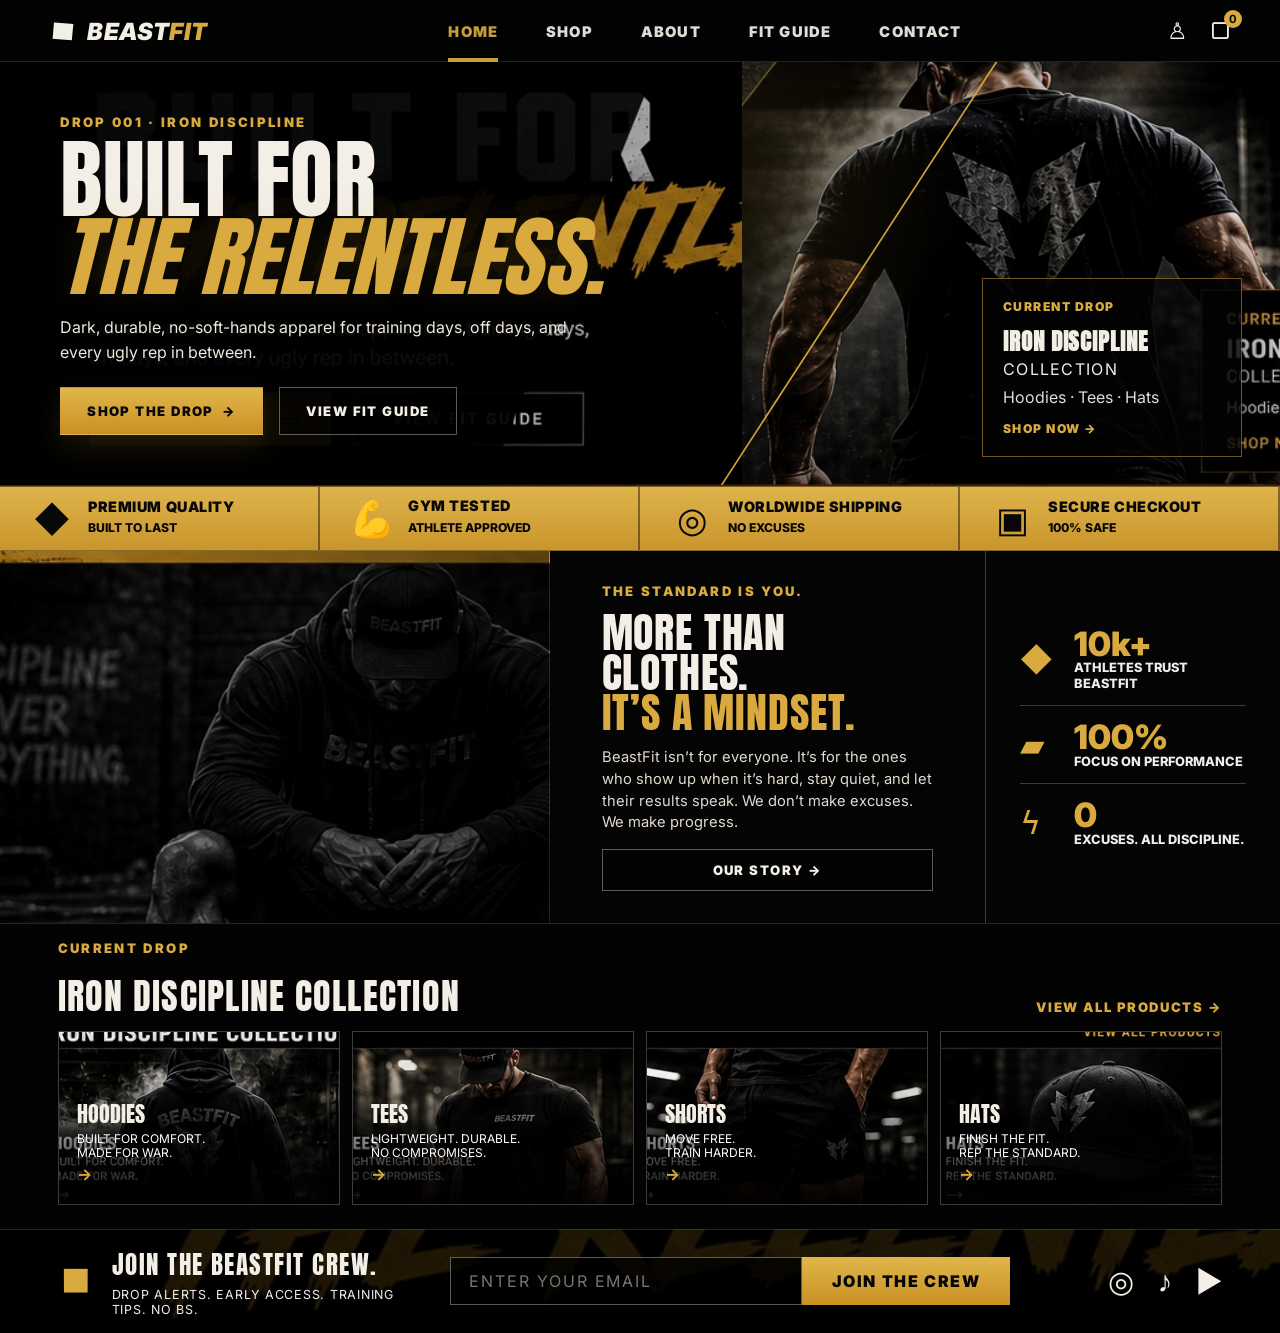
==== index.html @ 49a5becb "Polish BeastFit homepage layout" ====
<!DOCTYPE html>
<html lang="en">
<head>
  <meta charset="UTF-8" />
  <meta name="viewport" content="width=device-width, initial-scale=1.0" />
  <title>BeastFit | Built For The Relentless</title>
  <meta name="description" content="BeastFit gym streetwear built for the relentless. No excuses. No off switch." />
  <link rel="stylesheet" href="style.css" />
</head>
<body>
  <header class="topbar" id="topbar">
    <a class="brand" href="index.html">
      <span class="brand-mark">◆</span>
      <span>BEAST<span>FIT</span></span>
    </a>

    <button class="menu-toggle" id="menuToggle" type="button" aria-label="Open menu" aria-controls="navMenu" aria-expanded="false">☰</button>

    <nav class="nav" id="navMenu" aria-label="Primary navigation">
      <a class="active" href="index.html">Home</a>
      <a href="shop.html">Shop</a>
      <a href="about.html">About</a>
      <a href="#fit-guide">Fit Guide</a>
      <a href="#contact">Contact</a>
    </nav>

    <div class="nav-icons" aria-hidden="true">
      <span>♙</span>
      <span class="bag">▢<b>0</b></span>
    </div>
  </header>

  <main>
    <section class="hero-exact">
      <div class="hero-left">
        <div class="hero-copy">
          <p class="kicker">Drop 001 · Iron Discipline</p>
          <h1>Built for<br><em>the relentless.</em></h1>
          <p class="hero-sub">Dark, durable, no-soft-hands apparel for training days, off days, and every ugly rep in between.</p>
          <div class="actions">
            <a href="shop.html" class="btn gold">Shop The Drop <span>→</span></a>
            <a href="#fit-guide" class="btn outline">View Fit Guide</a>
          </div>
        </div>
      </div>

      <div class="hero-right">
        <aside class="drop-card">
          <small>Current Drop</small>
          <strong>Iron Discipline</strong>
          <span>Collection</span>
          <p>Hoodies · Tees · Hats</p>
          <a href="shop.html">Shop now →</a>
        </aside>
      </div>
    </section>

    <section class="trust-strip" aria-label="Benefits">
      <div><i>◆</i><strong>Premium Quality</strong><span>Built to last</span></div>
      <div><i>💪</i><strong>Gym Tested</strong><span>Athlete approved</span></div>
      <div><i>◎</i><strong>Worldwide Shipping</strong><span>No excuses</span></div>
      <div><i>▣</i><strong>Secure Checkout</strong><span>100% safe</span></div>
    </section>

    <section class="mindset">
      <div class="mindset-image" role="img" aria-label="Athlete in a dark gym"></div>

      <div class="mindset-copy">
        <p class="kicker">The standard is you.</p>
        <h2>More than clothes.<br><span>It’s a mindset.</span></h2>
        <p>BeastFit isn’t for everyone. It’s for the ones who show up when it’s hard, stay quiet, and let their results speak. We don’t make excuses. We make progress.</p>
        <a href="about.html" class="btn outline small">Our Story →</a>
      </div>

      <div class="stats">
        <div><i>◆</i><strong>10k+</strong><span>Athletes trust BeastFit</span></div>
        <div><i>▰</i><strong>100%</strong><span>Focus on performance</span></div>
        <div><i>ϟ</i><strong>0</strong><span>Excuses. All discipline.</span></div>
      </div>
    </section>

    <section class="drop-section" id="fit-guide">
      <div class="section-row">
        <div>
          <p class="kicker">Current Drop</p>
          <h2>Iron Discipline Collection</h2>
        </div>
        <a href="shop.html" class="view-all">View all products →</a>
      </div>

      <div class="category-grid">
        <a href="shop.html" class="cat-card hoodie">
          <span>Hoodies</span>
          <p>Built for comfort.<br>Made for war.</p>
          <b>→</b>
        </a>
        <a href="shop.html" class="cat-card tees">
          <span>Tees</span>
          <p>Lightweight. Durable.<br>No compromises.</p>
          <b>→</b>
        </a>
        <a href="shop.html" class="cat-card shorts">
          <span>Shorts</span>
          <p>Move free.<br>Train harder.</p>
          <b>→</b>
        </a>
        <a href="shop.html" class="cat-card hats">
          <span>Hats</span>
          <p>Finish the fit.<br>Rep the standard.</p>
          <b>→</b>
        </a>
      </div>
    </section>

    <section class="join-strip" id="contact">
      <div class="join-left">
        <span class="join-mark">◆</span>
        <div>
          <h2>Join the BeastFit crew.</h2>
          <p>Drop alerts. Early access. Training tips. No BS.</p>
        </div>
      </div>

      <form name="beastfit-crew" method="POST" data-netlify="true" class="join-form">
        <input type="hidden" name="form-name" value="beastfit-crew" />
        <input type="email" name="email" placeholder="Enter your email" autocomplete="email" required />
        <button type="submit">Join the Crew</button>
      </form>

      <div class="socials" aria-hidden="true">
        <span>◎</span>
        <span>♪</span>
        <span>▶</span>
      </div>
    </section>
  </main>

  <script src="script.js"></script>
</body>
</html>
---- style.css ----
@import url('https://fonts.googleapis.com/css2?family=Anton&family=Inter:wght@400;600;700;800;900&display=swap');

:root{
  --black:#020202;
  --panel:#090909;
  --panel2:#101010;
  --white:#f3eee6;
  --muted:#c9c0b2;
  --gold:#d8aa3f;
  --gold2:#a97614;
  --line:rgba(255,255,255,.13);
  --goldLine:rgba(216,170,63,.45);
}

*{box-sizing:border-box}
html{scroll-behavior:smooth}
body{
  margin:0;
  background:#020202;
  color:var(--white);
  font-family:Inter,Arial,sans-serif;
  overflow-x:hidden;
}
a{color:inherit;text-decoration:none}
button,input{font:inherit}

body:before{
  content:"";
  position:fixed;
  inset:0;
  pointer-events:none;
  opacity:.32;
  z-index:999;
  background:
    linear-gradient(rgba(255,255,255,.025) 1px,transparent 1px),
    linear-gradient(90deg,rgba(255,255,255,.018) 1px,transparent 1px);
  background-size:42px 42px;
  mask-image:linear-gradient(to bottom,rgba(0,0,0,.72),transparent 70%);
}

.topbar{
  height:62px;
  position:fixed;
  inset:0 0 auto 0;
  z-index:80;
  display:grid;
  grid-template-columns:260px 1fr 130px;
  align-items:center;
  padding:0 clamp(18px,3.8vw,64px);
  background:rgba(3,3,3,.86);
  border-bottom:1px solid rgba(255,255,255,.12);
  backdrop-filter:blur(10px);
}
.topbar.solid{background:#050505}
.brand{
  display:flex;
  align-items:center;
  gap:10px;
  font-family:Inter,Arial,sans-serif;
  font-weight:950;
  font-size:1.48rem;
  font-style:italic;
  letter-spacing:.02em;
}
.brand span span{color:var(--gold)}
.brand-mark{
  color:var(--white);
  font-size:1.65rem;
  line-height:1;
  transform:rotate(45deg);
  display:inline-block;
}
.nav{
  display:flex;
  justify-content:center;
  gap:48px;
  text-transform:uppercase;
  font-weight:900;
  font-size:.92rem;
  letter-spacing:.08em;
}
.nav a{
  opacity:.92;
  position:relative;
  padding:23px 0 21px;
}
.nav a.active,.nav a:hover{color:var(--gold)}
.nav a.active:after{
  content:"";
  position:absolute;
  height:4px;
  background:var(--gold);
  left:0;
  right:0;
  bottom:0;
}
.nav-icons{
  display:flex;
  justify-content:flex-end;
  gap:22px;
  font-size:1.45rem;
}
.bag{position:relative}
.bag b{
  position:absolute;
  right:-11px;
  top:-7px;
  width:18px;
  height:18px;
  border-radius:50%;
  display:grid;
  place-items:center;
  background:var(--gold);
  color:#060606;
  font-size:.7rem;
}
.menu-toggle{display:none}

/* HERO */
.hero-exact{
  min-height:424px;
  margin-top:62px;
  display:grid;
  grid-template-columns:58% 42%;
  position:relative;
  overflow:hidden;
  background:#050505;
  border-bottom:1px solid rgba(255,255,255,.14);
}
.hero-exact:before{
  content:"";
  position:absolute;
  inset:0;
  background:radial-gradient(circle at 58% 30%,rgba(216,170,63,.12),transparent 28%);
  pointer-events:none;
  z-index:3;
}
.hero-left{
  position:relative;
  z-index:5;
  padding:38px 20px 36px clamp(22px,4.7vw,72px);
  display:flex;
  flex-direction:column;
  justify-content:center;
  background:
    linear-gradient(112deg,rgba(0,0,0,.96) 0%,rgba(0,0,0,.91) 72%,transparent 72.2%),
    url('assets/texture.jpg') center/cover no-repeat;
}
.hero-left:after{
  content:"";
  position:absolute;
  right:-118px;
  top:-20px;
  bottom:-20px;
  width:2px;
  background:var(--gold);
  transform:skewX(-33deg);
  opacity:.95;
}
.hero-right{
  position:relative;
  background:
    linear-gradient(90deg,rgba(0,0,0,.35),rgba(0,0,0,.05)),
    url('assets/hero-athlete.jpg') center/cover no-repeat;
}
.kicker{
  margin:0 0 13px;
  text-transform:uppercase;
  color:var(--gold);
  font-weight:950;
  letter-spacing:.18em;
  font-size:.82rem;
}
.hero-left .kicker{
  margin-bottom:10px;
}
h1,h2,h3{
  font-family:Anton,Impact,'Arial Black',sans-serif;
  font-weight:400;
  text-transform:uppercase;
  margin:0;
}
.hero-left h1{
  font-size:clamp(4rem,6.9vw,6.6rem);
  line-height:.88;
  letter-spacing:.005em;
}
.hero-left h1 em{
  color:var(--gold);
  font-style:italic;
  text-shadow:0 0 34px rgba(216,170,63,.12);
}
.hero-sub{
  max-width:540px;
  color:#eee8dd;
  line-height:1.55;
  font-size:1rem;
  margin:20px 0 22px;
}
.actions{
  display:flex;
  gap:16px;
  flex-wrap:wrap;
}
.btn{
  min-height:48px;
  display:inline-flex;
  align-items:center;
  justify-content:center;
  padding:0 26px;
  border:1px solid transparent;
  text-transform:uppercase;
  font-weight:950;
  letter-spacing:.11em;
  font-size:.82rem;
}
.btn.gold{
  color:#080808;
  background:linear-gradient(180deg,#e1b64b,#c99024);
  box-shadow:0 12px 30px rgba(216,170,63,.13);
}
.btn.gold span{margin-left:8px}
.btn.outline{
  background:rgba(0,0,0,.35);
  border-color:rgba(255,255,255,.35);
}
.btn.outline:hover{border-color:var(--gold);color:var(--gold)}
.btn.small{min-height:42px;padding:0 22px}
.drop-card{
  position:absolute;
  right:38px;
  bottom:28px;
  width:260px;
  padding:20px;
  z-index:6;
  background:rgba(3,3,3,.82);
  border:1px solid rgba(216,170,63,.5);
  box-shadow:0 20px 60px rgba(0,0,0,.55);
}
.drop-card small,
.drop-card a{
  display:block;
  color:var(--gold);
  text-transform:uppercase;
  font-weight:950;
  letter-spacing:.12em;
  font-size:.76rem;
}
.drop-card strong{
  display:block;
  margin-top:10px;
  font-family:Anton,Impact,sans-serif;
  font-size:1.45rem;
  letter-spacing:.04em;
  text-transform:uppercase;
}
.drop-card span{
  display:block;
  text-transform:uppercase;
  letter-spacing:.08em;
  color:#eee;
}
.drop-card p{margin:8px 0 14px;color:#ddd}

/* TRUST */
.trust-strip{
  min-height:60px;
  display:grid;
  grid-template-columns:repeat(4,1fr);
  background:
    linear-gradient(180deg,#deb44c,#c9952c);
  color:#080808;
  border-block:1px solid rgba(0,0,0,.4);
  box-shadow:0 16px 50px rgba(0,0,0,.55);
}
.trust-strip div{
  display:grid;
  grid-template-columns:48px auto;
  grid-template-rows:auto auto;
  align-content:center;
  column-gap:12px;
  padding:10px 28px;
  border-right:2px solid rgba(0,0,0,.42);
}
.trust-strip i{
  grid-row:1/3;
  font-style:normal;
  font-size:2.2rem;
  align-self:center;
  justify-self:center;
}
.trust-strip strong{
  text-transform:uppercase;
  font-weight:950;
  font-size:.9rem;
  letter-spacing:.04em;
}
.trust-strip span{
  text-transform:uppercase;
  font-size:.76rem;
  font-weight:800;
}

/* MINDSET */
.mindset{
  min-height:265px;
  display:grid;
  grid-template-columns:43% 34% 23%;
  border-bottom:1px solid var(--line);
  background:#040404;
}
.mindset-image{
  background:
    linear-gradient(90deg,rgba(0,0,0,.15),rgba(0,0,0,.55)),
    url('assets/story-lifter.jpg') center/cover no-repeat;
  border-right:1px solid rgba(255,255,255,.12);
}
.mindset-copy{
  display:flex;
  flex-direction:column;
  justify-content:center;
  padding:32px clamp(22px,4vw,66px);
  border-right:1px solid rgba(216,170,63,.35);
}
.mindset-copy h2{
  font-size:clamp(2rem,3.3vw,3.2rem);
  line-height:.95;
  letter-spacing:.02em;
}
.mindset-copy h2 span{color:var(--gold)}
.mindset-copy p:not(.kicker){
  color:#e3dace;
  line-height:1.48;
  font-size:.92rem;
  max-width:460px;
}
.stats{
  display:flex;
  flex-direction:column;
  justify-content:center;
  padding:20px 34px;
}
.stats div{
  display:grid;
  grid-template-columns:54px 1fr;
  grid-template-rows:auto auto;
  border-bottom:1px solid rgba(255,255,255,.22);
  padding:14px 0;
}
.stats div:last-child{border-bottom:0}
.stats i{
  grid-row:1/3;
  color:var(--gold);
  font-size:2rem;
  font-style:normal;
  align-self:center;
}
.stats strong{
  color:var(--gold);
  font-size:2.1rem;
  line-height:1;
  font-weight:950;
}
.stats span{
  text-transform:uppercase;
  color:#eee;
  font-size:.8rem;
  font-weight:800;
  line-height:1.2;
}

/* DROP */
.drop-section{
  padding:16px clamp(20px,4.5vw,70px) 24px;
  background:#030303;
}
.section-row{
  display:flex;
  justify-content:space-between;
  align-items:end;
  gap:22px;
  margin-bottom:8px;
}
.section-row h2{
  font-size:clamp(1.7rem,2.8vw,2.8rem);
  letter-spacing:.035em;
}
.view-all{
  color:var(--gold);
  text-transform:uppercase;
  font-weight:950;
  letter-spacing:.12em;
  font-size:.82rem;
  padding-bottom:8px;
  white-space:nowrap;
}
.category-grid{
  display:grid;
  grid-template-columns:repeat(4,1fr);
  gap:12px;
}
.cat-card{
  height:174px;
  position:relative;
  padding:20px 18px;
  display:flex;
  flex-direction:column;
  justify-content:end;
  overflow:hidden;
  border:1px solid rgba(255,255,255,.18);
  background:#111;
  isolation:isolate;
}
.cat-card:before{
  content:"";
  position:absolute;
  inset:0;
  background:center/cover no-repeat;
  z-index:-2;
  transition:.25s;
}
.cat-card:after{
  content:"";
  position:absolute;
  inset:0;
  background:linear-gradient(180deg,transparent 22%,rgba(0,0,0,.88));
  z-index:-1;
}
.cat-card:hover:before{transform:scale(1.05)}
.cat-card span{
  font-family:Anton,Impact,sans-serif;
  text-transform:uppercase;
  font-size:1.35rem;
  line-height:1;
}
.cat-card p{
  margin:6px 0 0;
  color:#fff;
  font-size:.75rem;
  line-height:1.18;
  text-transform:uppercase;
}
.cat-card b{
  color:var(--gold);
  margin-top:4px;
  font-size:1rem;
}
.hoodie:before{background-image:url('assets/hoodies.jpg')}
.tees:before{background-image:url('assets/tees.jpg')}
.shorts:before{background-image:url('assets/shorts.jpg')}
.hats:before{background-image:url('assets/hats.jpg')}

/* JOIN */
.join-strip{
  min-height:74px;
  display:grid;
  grid-template-columns:1fr minmax(380px,560px) 190px;
  gap:22px;
  align-items:center;
  padding:16px clamp(20px,4.5vw,70px);
  background:
    linear-gradient(90deg,rgba(0,0,0,.78),rgba(0,0,0,.78)),
    url('assets/texture.jpg') center/cover no-repeat;
  border-top:1px solid var(--line);
}
.join-left{
  display:flex;
  align-items:center;
  gap:18px;
}
.join-mark{
  color:var(--gold);
  font-size:2.2rem;
  transform:rotate(45deg);
}
.join-left h2{
  font-family:Anton,Impact,sans-serif;
  font-size:1.55rem;
  letter-spacing:.06em;
}
.join-left p{
  margin:4px 0 0;
  color:#eee;
  text-transform:uppercase;
  font-size:.78rem;
  letter-spacing:.06em;
}
.join-form{
  display:flex;
  height:48px;
}
.join-form input{
  flex:1;
  min-width:0;
  background:rgba(0,0,0,.75);
  border:1px solid rgba(255,255,255,.35);
  color:#fff;
  padding:0 18px;
  text-transform:uppercase;
  letter-spacing:.12em;
}
.join-form button{
  border:0;
  background:linear-gradient(180deg,#e0b64a,#c99024);
  color:#050505;
  font-weight:950;
  text-transform:uppercase;
  letter-spacing:.1em;
  padding:0 30px;
  cursor:pointer;
}
.socials{
  display:flex;
  justify-content:flex-end;
  gap:24px;
  font-size:1.85rem;
}

/* INNER PAGES */
.page-main{padding-top:62px;background:#030303;min-height:100vh}
.shop-head,.about-head{
  padding:92px clamp(20px,4.5vw,72px) 52px;
  background:
    linear-gradient(90deg,rgba(0,0,0,.92),rgba(0,0,0,.5)),
    url('assets/texture.jpg') center/cover no-repeat;
  border-bottom:1px solid var(--goldLine);
}
.shop-head h1,.about-head h1{
  font-size:clamp(3rem,7vw,6rem);
  line-height:.92;
}
.shop-head p:not(.kicker),.about-head p:not(.kicker){
  color:#e7dfd1;
  max-width:690px;
  line-height:1.55;
  font-size:1.08rem;
}
.shop-filters{
  position:sticky;
  top:62px;
  z-index:20;
  display:flex;
  gap:10px;
  padding:14px clamp(20px,4.5vw,72px);
  background:rgba(3,3,3,.92);
  border-bottom:1px solid var(--line);
}
.filter-btn{
  border:1px solid rgba(255,255,255,.18);
  color:#fff;
  background:#111;
  padding:10px 15px;
  text-transform:uppercase;
  font-weight:950;
  letter-spacing:.08em;
  cursor:pointer;
}
.filter-btn.active,.filter-btn:hover{background:var(--gold);color:#050505}
.shop-grid{
  display:grid;
  grid-template-columns:repeat(4,1fr);
  gap:16px;
  padding:40px clamp(20px,4.5vw,72px);
}
.product-card{
  background:#0e0e0e;
  border:1px solid rgba(255,255,255,.15);
  padding:14px;
}
.prod-img{
  height:230px;
  background:center/cover no-repeat;
  border:1px solid rgba(255,255,255,.12);
}
.hoodie-prod{background-image:url('assets/hoodies.jpg')}
.tee-prod{background-image:url('assets/tees.jpg')}
.shorts-prod{background-image:url('assets/shorts.jpg')}
.hat-prod{background-image:url('assets/hats.jpg')}
.product-card h3{
  font-size:1.45rem;
  margin-top:14px;
}
.product-card p{color:var(--muted)}
.product-card div:last-child{
  display:flex;
  justify-content:space-between;
  align-items:center;
  gap:10px;
}
.product-card a{
  background:var(--gold);
  color:#050505;
  padding:10px;
  text-transform:uppercase;
  font-size:.72rem;
  font-weight:950;
}
.shopify-note{
  margin:0 clamp(20px,4.5vw,72px) 60px;
  padding:34px;
  border:1px solid var(--goldLine);
  background:#080808;
}
.shopify-note h2,.about-blocks h2{
  font-size:2.8rem;
}
.shopify-note p{color:var(--muted)}
.shopify-note code{
  display:block;
  background:#000;
  color:var(--gold);
  border:1px solid var(--line);
  padding:16px;
  overflow:auto;
}
.about-blocks{
  display:grid;
  grid-template-columns:1fr 1fr;
  gap:20px;
  padding:48px clamp(20px,4.5vw,72px);
}
.about-blocks div{
  background:#0b0b0b;
  border:1px solid var(--line);
  padding:34px;
}
.about-blocks p:not(.kicker){color:var(--muted);line-height:1.65}
.hidden{display:none!important}

/* RESPONSIVE */
@media(max-width:1100px){
  .topbar{grid-template-columns:210px 1fr 90px}
  .nav{gap:24px}
  .hero-exact{grid-template-columns:1fr}
  .hero-left{min-height:430px}
  .hero-left:after{display:none}
  .hero-right{min-height:360px}
  .mindset{grid-template-columns:1fr}
  .mindset-image{min-height:310px}
  .stats{display:grid;grid-template-columns:repeat(3,1fr);gap:0}
  .stats div{border-bottom:0;border-right:1px solid rgba(255,255,255,.15)}
  .category-grid,.shop-grid{grid-template-columns:repeat(2,1fr)}
  .join-strip{grid-template-columns:1fr}
  .socials{justify-content:flex-start}
}
@media(max-width:760px){
  .topbar{
    height:58px;
    grid-template-columns:1fr auto;
    padding:0 16px;
  }
  .menu-toggle{
    display:block;
    border:1px solid var(--line);
    background:#080808;
    color:#fff;
    padding:7px 10px;
  }
  .nav{
    display:none;
    position:absolute;
    top:58px;
    left:16px;
    right:16px;
    flex-direction:column;
    gap:0;
    background:#050505;
    border:1px solid var(--goldLine);
  }
  .nav.open{display:flex}
  .nav a{padding:16px}
  .nav-icons{display:none}
  .hero-exact,.page-main{margin-top:0;padding-top:58px}
  .hero-left{
    padding:50px 18px;
    min-height:500px;
    background:
      linear-gradient(180deg,rgba(0,0,0,.94),rgba(0,0,0,.75)),
      url('assets/hero-athlete.jpg') center/cover no-repeat;
  }
  .hero-right{display:none}
  .hero-left h1{font-size:4.15rem}
  .actions .btn{width:100%}
  .trust-strip{grid-template-columns:1fr}
  .trust-strip div{border-right:0;border-bottom:1px solid rgba(0,0,0,.25)}
  .stats{grid-template-columns:1fr}
  .stats div{border-right:0;border-bottom:1px solid rgba(255,255,255,.14)}
  .drop-section{padding:28px 18px}
  .section-row{display:block}
  .view-all{display:inline-block;margin:12px 0}
  .category-grid,.shop-grid,.about-blocks{grid-template-columns:1fr}
  .join-form{height:auto;flex-direction:column}
  .join-form input,.join-form button{height:48px}
  .join-strip{padding:26px 18px}
  .shop-filters{top:58px;overflow:auto;padding:12px 18px}
  .shop-head,.about-head{padding:68px 18px 38px}
}
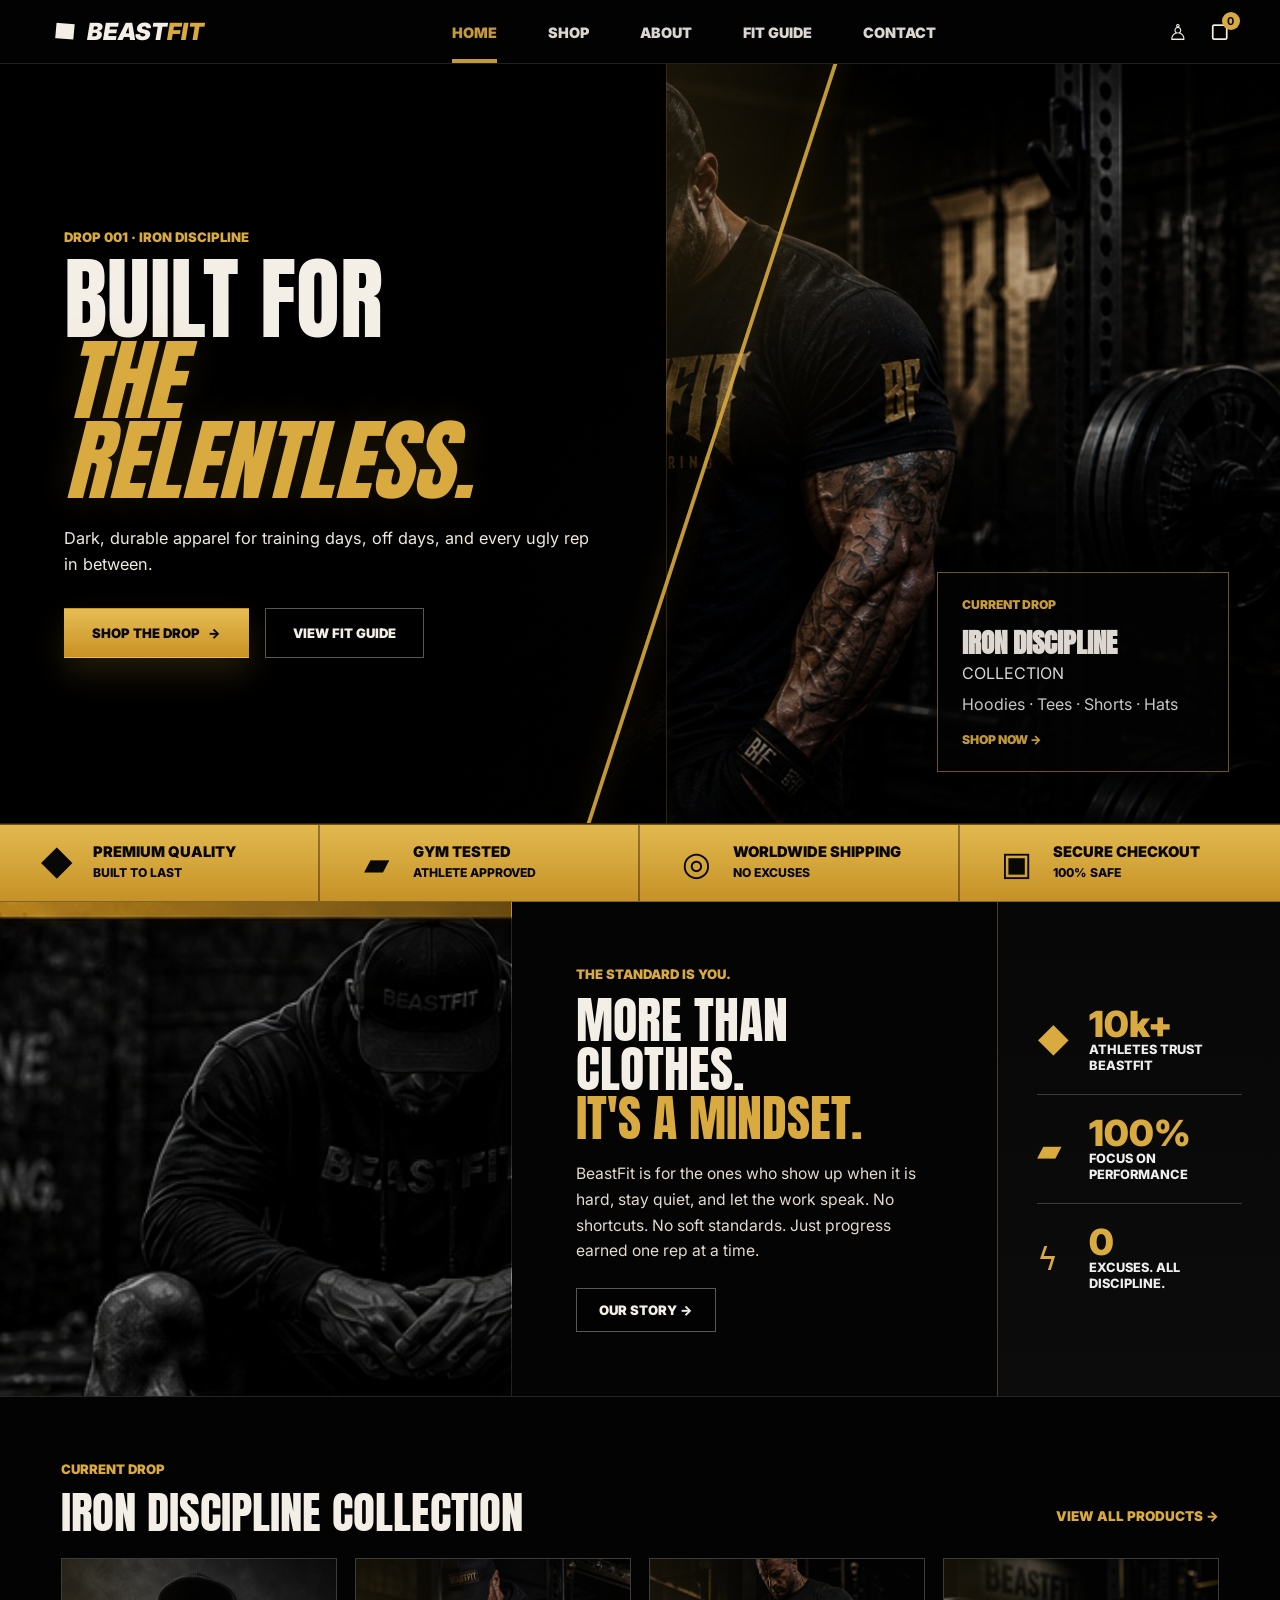
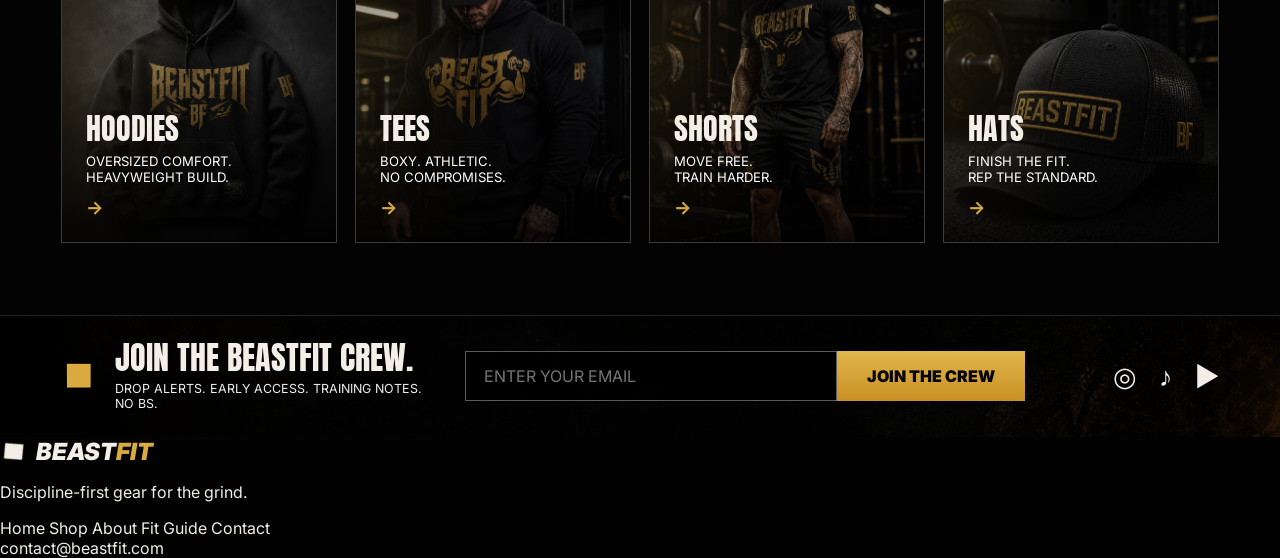
==== commit 642b73c6: "Build BeastFit V8 homepage polish" ====
--- a/index.html
+++ b/index.html
@@ -4,7 +4,7 @@
   <meta charset="UTF-8" />
   <meta name="viewport" content="width=device-width, initial-scale=1.0" />
   <title>BeastFit | Built For The Relentless</title>
-  <meta name="description" content="BeastFit gym streetwear built for the relentless. No excuses. No off switch." />
+  <meta name="description" content="BeastFit black and gold gym streetwear built for discipline, grit, and the grind." />
   <link rel="stylesheet" href="style.css" />
 </head>
 <body>
@@ -20,8 +20,8 @@
       <a class="active" href="index.html">Home</a>
       <a href="shop.html">Shop</a>
       <a href="about.html">About</a>
-      <a href="#fit-guide">Fit Guide</a>
-      <a href="#contact">Contact</a>
+      <a href="fit-guide.html">Fit Guide</a>
+      <a href="contact.html">Contact</a>
     </nav>
 
     <div class="nav-icons" aria-hidden="true">
@@ -36,10 +36,10 @@
         <div class="hero-copy">
           <p class="kicker">Drop 001 · Iron Discipline</p>
           <h1>Built for<br><em>the relentless.</em></h1>
-          <p class="hero-sub">Dark, durable, no-soft-hands apparel for training days, off days, and every ugly rep in between.</p>
+          <p class="hero-sub">Dark, durable apparel for training days, off days, and every ugly rep in between.</p>
           <div class="actions">
             <a href="shop.html" class="btn gold">Shop The Drop <span>→</span></a>
-            <a href="#fit-guide" class="btn outline">View Fit Guide</a>
+            <a href="fit-guide.html" class="btn outline">View Fit Guide</a>
           </div>
         </div>
       </div>
@@ -49,7 +49,7 @@
           <small>Current Drop</small>
           <strong>Iron Discipline</strong>
           <span>Collection</span>
-          <p>Hoodies · Tees · Hats</p>
+          <p>Hoodies · Tees · Shorts · Hats</p>
           <a href="shop.html">Shop now →</a>
         </aside>
       </div>
@@ -57,18 +57,18 @@
 
     <section class="trust-strip" aria-label="Benefits">
       <div><i>◆</i><strong>Premium Quality</strong><span>Built to last</span></div>
-      <div><i>💪</i><strong>Gym Tested</strong><span>Athlete approved</span></div>
+      <div><i>▰</i><strong>Gym Tested</strong><span>Athlete approved</span></div>
       <div><i>◎</i><strong>Worldwide Shipping</strong><span>No excuses</span></div>
       <div><i>▣</i><strong>Secure Checkout</strong><span>100% safe</span></div>
     </section>
 
     <section class="mindset">
-      <div class="mindset-image" role="img" aria-label="Athlete in a dark gym"></div>
+      <div class="mindset-image" role="img" aria-label="Athlete training in a dark gym"></div>
 
       <div class="mindset-copy">
         <p class="kicker">The standard is you.</p>
-        <h2>More than clothes.<br><span>It’s a mindset.</span></h2>
-        <p>BeastFit isn’t for everyone. It’s for the ones who show up when it’s hard, stay quiet, and let their results speak. We don’t make excuses. We make progress.</p>
+        <h2>More than clothes.<br><span>It's a mindset.</span></h2>
+        <p>BeastFit is for the ones who show up when it is hard, stay quiet, and let the work speak. No shortcuts. No soft standards. Just progress earned one rep at a time.</p>
         <a href="about.html" class="btn outline small">Our Story →</a>
       </div>
 
@@ -91,12 +91,12 @@
       <div class="category-grid">
         <a href="shop.html" class="cat-card hoodie">
           <span>Hoodies</span>
-          <p>Built for comfort.<br>Made for war.</p>
+          <p>Oversized comfort.<br>Heavyweight build.</p>
           <b>→</b>
         </a>
         <a href="shop.html" class="cat-card tees">
           <span>Tees</span>
-          <p>Lightweight. Durable.<br>No compromises.</p>
+          <p>Boxy. Athletic.<br>No compromises.</p>
           <b>→</b>
         </a>
         <a href="shop.html" class="cat-card shorts">
@@ -117,7 +117,7 @@
         <span class="join-mark">◆</span>
         <div>
           <h2>Join the BeastFit crew.</h2>
-          <p>Drop alerts. Early access. Training tips. No BS.</p>
+          <p>Drop alerts. Early access. Training notes. No BS.</p>
         </div>
       </div>
 
@@ -135,6 +135,21 @@
     </section>
   </main>
 
+  <footer class="site-footer">
+    <div class="footer-brand">
+      <a class="brand" href="index.html"><span class="brand-mark">◆</span><span>BEAST<span>FIT</span></span></a>
+      <p>Discipline-first gear for the grind.</p>
+    </div>
+    <nav class="footer-nav" aria-label="Footer navigation">
+      <a href="index.html">Home</a>
+      <a href="shop.html">Shop</a>
+      <a href="about.html">About</a>
+      <a href="fit-guide.html">Fit Guide</a>
+      <a href="contact.html">Contact</a>
+    </nav>
+    <a class="footer-email" href="mailto:contact@beastfit.com">contact@beastfit.com</a>
+  </footer>
+
   <script src="script.js"></script>
 </body>
 </html>
--- a/style.css
+++ b/style.css
@@ -2,6 +2,7 @@
 
 :root{
   --black:#020202;
+  --ink:#050505;
   --panel:#090909;
   --panel2:#101010;
   --white:#f3eee6;
@@ -10,62 +11,63 @@
   --gold2:#a97614;
   --line:rgba(255,255,255,.13);
   --goldLine:rgba(216,170,63,.45);
+  --max:1240px;
 }
 
 *{box-sizing:border-box}
 html{scroll-behavior:smooth}
 body{
   margin:0;
-  background:#020202;
+  background:var(--black);
   color:var(--white);
   font-family:Inter,Arial,sans-serif;
   overflow-x:hidden;
 }
-a{color:inherit;text-decoration:none}
-button,input{font:inherit}
-
 body:before{
   content:"";
   position:fixed;
   inset:0;
   pointer-events:none;
-  opacity:.32;
-  z-index:999;
+  opacity:.18;
+  z-index:0;
   background:
-    linear-gradient(rgba(255,255,255,.025) 1px,transparent 1px),
+    linear-gradient(rgba(255,255,255,.022) 1px,transparent 1px),
     linear-gradient(90deg,rgba(255,255,255,.018) 1px,transparent 1px);
-  background-size:42px 42px;
-  mask-image:linear-gradient(to bottom,rgba(0,0,0,.72),transparent 70%);
-}
+  background-size:44px 44px;
+  mask-image:linear-gradient(to bottom,rgba(0,0,0,.78),transparent 78%);
+}
+a{color:inherit;text-decoration:none}
+button,input{font:inherit}
+button{border-radius:0}
+main{position:relative;z-index:1}
+:focus-visible{outline:2px solid var(--gold);outline-offset:4px}
 
 .topbar{
-  height:62px;
+  height:64px;
   position:fixed;
   inset:0 0 auto 0;
-  z-index:80;
-  display:grid;
-  grid-template-columns:260px 1fr 130px;
+  z-index:100;
+  display:grid;
+  grid-template-columns:240px minmax(0,1fr) 132px;
   align-items:center;
-  padding:0 clamp(18px,3.8vw,64px);
-  background:rgba(3,3,3,.86);
+  padding:0 clamp(20px,4vw,72px);
+  background:rgba(3,3,3,.9);
   border-bottom:1px solid rgba(255,255,255,.12);
-  backdrop-filter:blur(10px);
+  backdrop-filter:blur(12px);
 }
 .topbar.solid{background:#050505}
 .brand{
   display:flex;
   align-items:center;
   gap:10px;
-  font-family:Inter,Arial,sans-serif;
   font-weight:950;
   font-size:1.48rem;
   font-style:italic;
-  letter-spacing:.02em;
 }
 .brand span span{color:var(--gold)}
 .brand-mark{
   color:var(--white);
-  font-size:1.65rem;
+  font-size:1.55rem;
   line-height:1;
   transform:rotate(45deg);
   display:inline-block;
@@ -73,16 +75,15 @@
 .nav{
   display:flex;
   justify-content:center;
-  gap:48px;
+  gap:clamp(24px,4vw,54px);
   text-transform:uppercase;
   font-weight:900;
-  font-size:.92rem;
-  letter-spacing:.08em;
+  font-size:.9rem;
 }
 .nav a{
-  opacity:.92;
+  opacity:.9;
   position:relative;
-  padding:23px 0 21px;
+  padding:24px 0 22px;
 }
 .nav a.active,.nav a:hover{color:var(--gold)}
 .nav a.active:after{
@@ -98,7 +99,7 @@
   display:flex;
   justify-content:flex-end;
   gap:22px;
-  font-size:1.45rem;
+  font-size:1.35rem;
 }
 .bag{position:relative}
 .bag b{
@@ -112,67 +113,82 @@
   place-items:center;
   background:var(--gold);
   color:#060606;
-  font-size:.7rem;
+  font-size:.68rem;
 }
 .menu-toggle{display:none}
 
-/* HERO */
 .hero-exact{
-  min-height:424px;
-  margin-top:62px;
-  display:grid;
-  grid-template-columns:58% 42%;
+  min-height:clamp(620px,calc(100vh - 92px),760px);
+  margin-top:64px;
+  display:grid;
+  grid-template-columns:minmax(0,52%) minmax(440px,48%);
   position:relative;
   overflow:hidden;
-  background:#050505;
+  background:#030303;
   border-bottom:1px solid rgba(255,255,255,.14);
 }
 .hero-exact:before{
   content:"";
   position:absolute;
   inset:0;
-  background:radial-gradient(circle at 58% 30%,rgba(216,170,63,.12),transparent 28%);
+  background:
+    radial-gradient(circle at 58% 24%,rgba(216,170,63,.1),transparent 24%),
+    linear-gradient(180deg,transparent 0%,rgba(0,0,0,.12) 100%);
   pointer-events:none;
   z-index:3;
 }
 .hero-left{
   position:relative;
   z-index:5;
-  padding:38px 20px 36px clamp(22px,4.7vw,72px);
-  display:flex;
-  flex-direction:column;
-  justify-content:center;
+  padding:clamp(54px,7vw,96px) clamp(22px,5vw,78px);
+  display:flex;
+  align-items:center;
   background:
-    linear-gradient(112deg,rgba(0,0,0,.96) 0%,rgba(0,0,0,.91) 72%,transparent 72.2%),
+    linear-gradient(112deg,rgba(0,0,0,.995) 0%,rgba(0,0,0,.98) 70%,rgba(0,0,0,.94) 100%),
     url('assets/texture.jpg') center/cover no-repeat;
 }
+.hero-copy{max-width:700px}
 .hero-left:after{
   content:"";
   position:absolute;
-  right:-118px;
-  top:-20px;
-  bottom:-20px;
-  width:2px;
+  right:-48px;
+  top:-48px;
+  bottom:-48px;
+  width:4px;
   background:var(--gold);
-  transform:skewX(-33deg);
-  opacity:.95;
+  transform:skewX(-18deg);
+  opacity:.9;
+  box-shadow:0 0 28px rgba(216,170,63,.34);
 }
 .hero-right{
   position:relative;
+  isolation:isolate;
+  background:url('assets/hero-athlete.jpg') center right/cover no-repeat;
+}
+.hero-right:before{
+  content:"";
+  position:absolute;
+  inset:0;
+  z-index:1;
   background:
-    linear-gradient(90deg,rgba(0,0,0,.35),rgba(0,0,0,.05)),
-    url('assets/hero-athlete.jpg') center/cover no-repeat;
+    linear-gradient(90deg,rgba(0,0,0,.34),rgba(0,0,0,.06) 36%,rgba(0,0,0,.16)),
+    linear-gradient(180deg,rgba(0,0,0,.02),rgba(0,0,0,.24));
+}
+.hero-right:after{
+  content:"";
+  position:absolute;
+  inset:0;
+  z-index:2;
+  border-left:1px solid rgba(216,170,63,.22);
+  background:linear-gradient(115deg,rgba(216,170,63,.1),transparent 20%,transparent 82%,rgba(0,0,0,.16));
+  pointer-events:none;
 }
 .kicker{
-  margin:0 0 13px;
-  text-transform:uppercase;
-  color:var(--gold);
-  font-weight:950;
-  letter-spacing:.18em;
+  margin:0 0 14px;
+  text-transform:uppercase;
+  color:var(--gold);
+  font-weight:950;
   font-size:.82rem;
-}
-.hero-left .kicker{
-  margin-bottom:10px;
 }
 h1,h2,h3{
   font-family:Anton,Impact,'Arial Black',sans-serif;
@@ -181,21 +197,20 @@
   margin:0;
 }
 .hero-left h1{
-  font-size:clamp(4rem,6.9vw,6.6rem);
-  line-height:.88;
-  letter-spacing:.005em;
+  font-size:clamp(4.6rem,7vw,7.15rem);
+  line-height:.9;
 }
 .hero-left h1 em{
   color:var(--gold);
   font-style:italic;
-  text-shadow:0 0 34px rgba(216,170,63,.12);
+  text-shadow:0 0 34px rgba(216,170,63,.15);
 }
 .hero-sub{
-  max-width:540px;
+  max-width:565px;
   color:#eee8dd;
-  line-height:1.55;
-  font-size:1rem;
-  margin:20px 0 22px;
+  line-height:1.62;
+  font-size:1.02rem;
+  margin:24px 0 30px;
 }
 .actions{
   display:flex;
@@ -203,39 +218,40 @@
   flex-wrap:wrap;
 }
 .btn{
-  min-height:48px;
+  min-height:50px;
   display:inline-flex;
   align-items:center;
   justify-content:center;
-  padding:0 26px;
+  padding:0 27px;
   border:1px solid transparent;
   text-transform:uppercase;
   font-weight:950;
-  letter-spacing:.11em;
   font-size:.82rem;
-}
+  transition:transform .18s ease,border-color .18s ease,background .18s ease,color .18s ease;
+}
+.btn:hover{transform:translateY(-1px)}
 .btn.gold{
   color:#080808;
-  background:linear-gradient(180deg,#e1b64b,#c99024);
-  box-shadow:0 12px 30px rgba(216,170,63,.13);
+  background:linear-gradient(180deg,#e6bd53,#c99124);
+  box-shadow:0 15px 32px rgba(216,170,63,.16);
 }
 .btn.gold span{margin-left:8px}
 .btn.outline{
-  background:rgba(0,0,0,.35);
-  border-color:rgba(255,255,255,.35);
+  background:rgba(0,0,0,.42);
+  border-color:rgba(255,255,255,.34);
 }
 .btn.outline:hover{border-color:var(--gold);color:var(--gold)}
-.btn.small{min-height:42px;padding:0 22px}
+.btn.small{min-height:44px;padding:0 22px}
 .drop-card{
   position:absolute;
-  right:38px;
-  bottom:28px;
-  width:260px;
-  padding:20px;
+  right:clamp(22px,4vw,54px);
+  bottom:clamp(26px,4vw,54px);
+  width:min(292px,calc(100% - 44px));
+  padding:24px;
   z-index:6;
-  background:rgba(3,3,3,.82);
-  border:1px solid rgba(216,170,63,.5);
-  box-shadow:0 20px 60px rgba(0,0,0,.55);
+  background:rgba(3,3,3,.78);
+  border:1px solid rgba(216,170,63,.55);
+  box-shadow:0 24px 70px rgba(0,0,0,.5);
 }
 .drop-card small,
 .drop-card a{
@@ -243,34 +259,29 @@
   color:var(--gold);
   text-transform:uppercase;
   font-weight:950;
-  letter-spacing:.12em;
   font-size:.76rem;
 }
 .drop-card strong{
   display:block;
   margin-top:10px;
   font-family:Anton,Impact,sans-serif;
-  font-size:1.45rem;
-  letter-spacing:.04em;
+  font-size:1.7rem;
   text-transform:uppercase;
 }
 .drop-card span{
   display:block;
   text-transform:uppercase;
-  letter-spacing:.08em;
   color:#eee;
 }
-.drop-card p{margin:8px 0 14px;color:#ddd}
-
-/* TRUST */
+.drop-card p{margin:10px 0 16px;color:#ddd;line-height:1.4}
+
 .trust-strip{
-  min-height:60px;
+  min-height:78px;
   display:grid;
   grid-template-columns:repeat(4,1fr);
-  background:
-    linear-gradient(180deg,#deb44c,#c9952c);
+  background:linear-gradient(180deg,#e2b94f,#c69227);
   color:#080808;
-  border-block:1px solid rgba(0,0,0,.4);
+  border-block:1px solid rgba(0,0,0,.45);
   box-shadow:0 16px 50px rgba(0,0,0,.55);
 }
 .trust-strip div{
@@ -278,22 +289,22 @@
   grid-template-columns:48px auto;
   grid-template-rows:auto auto;
   align-content:center;
-  column-gap:12px;
-  padding:10px 28px;
-  border-right:2px solid rgba(0,0,0,.42);
-}
+  column-gap:13px;
+  padding:15px clamp(18px,2.5vw,34px);
+  border-right:2px solid rgba(0,0,0,.36);
+}
+.trust-strip div:last-child{border-right:0}
 .trust-strip i{
   grid-row:1/3;
   font-style:normal;
-  font-size:2.2rem;
+  font-size:2.05rem;
   align-self:center;
   justify-self:center;
 }
 .trust-strip strong{
   text-transform:uppercase;
   font-weight:950;
-  font-size:.9rem;
-  letter-spacing:.04em;
+  font-size:.92rem;
 }
 .trust-strip span{
   text-transform:uppercase;
@@ -301,51 +312,53 @@
   font-weight:800;
 }
 
-/* MINDSET */
 .mindset{
-  min-height:265px;
-  display:grid;
-  grid-template-columns:43% 34% 23%;
+  min-height:440px;
+  display:grid;
+  grid-template-columns:minmax(320px,40%) minmax(360px,38%) minmax(220px,22%);
   border-bottom:1px solid var(--line);
   background:#040404;
 }
 .mindset-image{
+  min-height:440px;
   background:
-    linear-gradient(90deg,rgba(0,0,0,.15),rgba(0,0,0,.55)),
-    url('assets/story-lifter.jpg') center/cover no-repeat;
+    linear-gradient(90deg,rgba(0,0,0,.1),rgba(0,0,0,.48)),
+    url('assets/story-lifter.jpg') center 42%/cover no-repeat;
   border-right:1px solid rgba(255,255,255,.12);
 }
 .mindset-copy{
   display:flex;
   flex-direction:column;
   justify-content:center;
-  padding:32px clamp(22px,4vw,66px);
+  align-items:flex-start;
+  padding:clamp(40px,5vw,70px);
   border-right:1px solid rgba(216,170,63,.35);
 }
 .mindset-copy h2{
-  font-size:clamp(2rem,3.3vw,3.2rem);
-  line-height:.95;
-  letter-spacing:.02em;
+  font-size:clamp(2.55rem,3.9vw,4.1rem);
+  line-height:.98;
 }
 .mindset-copy h2 span{color:var(--gold)}
 .mindset-copy p:not(.kicker){
   color:#e3dace;
-  line-height:1.48;
-  font-size:.92rem;
-  max-width:460px;
+  line-height:1.65;
+  font-size:.98rem;
+  max-width:500px;
+  margin:18px 0 24px;
 }
 .stats{
   display:flex;
   flex-direction:column;
   justify-content:center;
-  padding:20px 34px;
+  padding:28px clamp(22px,3vw,42px);
+  background:linear-gradient(180deg,#070707,#0c0c0c);
 }
 .stats div{
   display:grid;
-  grid-template-columns:54px 1fr;
+  grid-template-columns:52px 1fr;
   grid-template-rows:auto auto;
-  border-bottom:1px solid rgba(255,255,255,.22);
-  padding:14px 0;
+  border-bottom:1px solid rgba(255,255,255,.2);
+  padding:20px 0;
 }
 .stats div:last-child{border-bottom:0}
 .stats i{
@@ -357,7 +370,7 @@
 }
 .stats strong{
   color:var(--gold);
-  font-size:2.1rem;
+  font-size:2.25rem;
   line-height:1;
   font-weight:950;
 }
@@ -366,43 +379,44 @@
   color:#eee;
   font-size:.8rem;
   font-weight:800;
-  line-height:1.2;
-}
-
-/* DROP */
+  line-height:1.25;
+}
+
 .drop-section{
-  padding:16px clamp(20px,4.5vw,70px) 24px;
+  padding:64px clamp(20px,4.8vw,78px) 72px;
   background:#030303;
 }
 .section-row{
+  max-width:var(--max);
+  margin:0 auto 24px;
   display:flex;
   justify-content:space-between;
   align-items:end;
   gap:22px;
-  margin-bottom:8px;
 }
 .section-row h2{
-  font-size:clamp(1.7rem,2.8vw,2.8rem);
-  letter-spacing:.035em;
+  font-size:clamp(2.2rem,3.5vw,3.8rem);
+  line-height:.95;
 }
 .view-all{
   color:var(--gold);
   text-transform:uppercase;
   font-weight:950;
-  letter-spacing:.12em;
-  font-size:.82rem;
-  padding-bottom:8px;
+  font-size:.84rem;
+  padding-bottom:10px;
   white-space:nowrap;
 }
 .category-grid{
-  display:grid;
-  grid-template-columns:repeat(4,1fr);
-  gap:12px;
+  max-width:var(--max);
+  margin:0 auto;
+  display:grid;
+  grid-template-columns:repeat(4,minmax(0,1fr));
+  gap:18px;
 }
 .cat-card{
-  height:174px;
+  min-height:285px;
   position:relative;
-  padding:20px 18px;
+  padding:24px;
   display:flex;
   flex-direction:column;
   justify-content:end;
@@ -415,51 +429,54 @@
   content:"";
   position:absolute;
   inset:0;
-  background:center/cover no-repeat;
+  background:center 42%/cover no-repeat;
   z-index:-2;
-  transition:.25s;
+  opacity:.78;
+  filter:none;
+  transition:transform .25s ease,opacity .25s ease;
 }
 .cat-card:after{
   content:"";
   position:absolute;
   inset:0;
-  background:linear-gradient(180deg,transparent 22%,rgba(0,0,0,.88));
+  background:
+    linear-gradient(180deg,rgba(0,0,0,.28),rgba(0,0,0,.08) 36%,rgba(0,0,0,.86)),
+    linear-gradient(90deg,rgba(216,170,63,.12),transparent 48%);
   z-index:-1;
 }
-.cat-card:hover:before{transform:scale(1.05)}
+.cat-card:hover:before{transform:scale(1.04);opacity:.86}
 .cat-card span{
   font-family:Anton,Impact,sans-serif;
   text-transform:uppercase;
-  font-size:1.35rem;
+  font-size:1.85rem;
   line-height:1;
 }
 .cat-card p{
-  margin:6px 0 0;
+  margin:9px 0 0;
   color:#fff;
-  font-size:.75rem;
-  line-height:1.18;
+  font-size:.82rem;
+  line-height:1.25;
   text-transform:uppercase;
 }
 .cat-card b{
   color:var(--gold);
-  margin-top:4px;
-  font-size:1rem;
-}
-.hoodie:before{background-image:url('assets/hoodies.jpg')}
-.tees:before{background-image:url('assets/tees.jpg')}
-.shorts:before{background-image:url('assets/shorts.jpg')}
-.hats:before{background-image:url('assets/hats.jpg')}
-
-/* JOIN */
+  margin-top:10px;
+  font-size:1.15rem;
+}
+.hoodie:before{background-image:url('assets/hoodies.jpg');background-position:center 38%}
+.tees:before{background-image:url('assets/tees.jpg');background-position:center 36%}
+.shorts:before{background-image:url('assets/shorts.jpg');background-position:center 42%}
+.hats:before{background-image:url('assets/hats.jpg');background-position:center 34%}
+
 .join-strip{
-  min-height:74px;
-  display:grid;
-  grid-template-columns:1fr minmax(380px,560px) 190px;
-  gap:22px;
+  min-height:118px;
+  display:grid;
+  grid-template-columns:minmax(260px,1fr) minmax(380px,560px) 170px;
+  gap:24px;
   align-items:center;
-  padding:16px clamp(20px,4.5vw,70px);
+  padding:26px clamp(20px,4.8vw,78px);
   background:
-    linear-gradient(90deg,rgba(0,0,0,.78),rgba(0,0,0,.78)),
+    linear-gradient(90deg,rgba(0,0,0,.9),rgba(0,0,0,.84)),
     url('assets/texture.jpg') center/cover no-repeat;
   border-top:1px solid var(--line);
 }
@@ -475,29 +492,27 @@
 }
 .join-left h2{
   font-family:Anton,Impact,sans-serif;
-  font-size:1.55rem;
-  letter-spacing:.06em;
+  font-size:2rem;
+  line-height:1;
 }
 .join-left p{
-  margin:4px 0 0;
+  margin:7px 0 0;
   color:#eee;
   text-transform:uppercase;
   font-size:.78rem;
-  letter-spacing:.06em;
 }
 .join-form{
   display:flex;
-  height:48px;
+  min-height:50px;
 }
 .join-form input{
   flex:1;
   min-width:0;
-  background:rgba(0,0,0,.75);
-  border:1px solid rgba(255,255,255,.35);
+  background:rgba(0,0,0,.78);
+  border:1px solid rgba(255,255,255,.36);
   color:#fff;
   padding:0 18px;
   text-transform:uppercase;
-  letter-spacing:.12em;
 }
 .join-form button{
   border:0;
@@ -505,106 +520,139 @@
   color:#050505;
   font-weight:950;
   text-transform:uppercase;
-  letter-spacing:.1em;
   padding:0 30px;
   cursor:pointer;
 }
 .socials{
   display:flex;
   justify-content:flex-end;
-  gap:24px;
-  font-size:1.85rem;
-}
-
-/* INNER PAGES */
-.page-main{padding-top:62px;background:#030303;min-height:100vh}
+  gap:22px;
+  font-size:1.7rem;
+}
+
+.page-main{
+  padding-top:64px;
+  background:#030303;
+  min-height:100vh;
+}
 .shop-head,.about-head{
-  padding:92px clamp(20px,4.5vw,72px) 52px;
+  padding:112px clamp(20px,4.8vw,78px) 70px;
   background:
-    linear-gradient(90deg,rgba(0,0,0,.92),rgba(0,0,0,.5)),
+    linear-gradient(90deg,rgba(0,0,0,.94),rgba(0,0,0,.86) 46%,rgba(0,0,0,.42)),
     url('assets/texture.jpg') center/cover no-repeat;
   border-bottom:1px solid var(--goldLine);
 }
 .shop-head h1,.about-head h1{
-  font-size:clamp(3rem,7vw,6rem);
+  font-size:clamp(3.6rem,7.4vw,7rem);
   line-height:.92;
+  max-width:980px;
 }
 .shop-head p:not(.kicker),.about-head p:not(.kicker){
   color:#e7dfd1;
-  max-width:690px;
-  line-height:1.55;
+  max-width:720px;
+  line-height:1.65;
   font-size:1.08rem;
+  margin:20px 0 0;
 }
 .shop-filters{
   position:sticky;
-  top:62px;
+  top:64px;
   z-index:20;
   display:flex;
   gap:10px;
-  padding:14px clamp(20px,4.5vw,72px);
-  background:rgba(3,3,3,.92);
+  padding:16px clamp(20px,4.8vw,78px);
+  background:rgba(3,3,3,.94);
   border-bottom:1px solid var(--line);
+  overflow:auto;
 }
 .filter-btn{
   border:1px solid rgba(255,255,255,.18);
   color:#fff;
   background:#111;
-  padding:10px 15px;
-  text-transform:uppercase;
-  font-weight:950;
-  letter-spacing:.08em;
+  padding:11px 16px;
+  text-transform:uppercase;
+  font-weight:950;
   cursor:pointer;
 }
-.filter-btn.active,.filter-btn:hover{background:var(--gold);color:#050505}
+.filter-btn.active,.filter-btn:hover{
+  background:var(--gold);
+  color:#050505;
+}
 .shop-grid{
-  display:grid;
-  grid-template-columns:repeat(4,1fr);
-  gap:16px;
-  padding:40px clamp(20px,4.5vw,72px);
+  max-width:var(--max);
+  margin:0 auto;
+  display:grid;
+  grid-template-columns:repeat(4,minmax(0,1fr));
+  gap:20px;
+  padding:48px clamp(20px,4vw,32px) 42px;
 }
 .product-card{
+  display:flex;
+  flex-direction:column;
+  min-width:0;
   background:#0e0e0e;
   border:1px solid rgba(255,255,255,.15);
-  padding:14px;
+  padding:16px;
 }
 .prod-img{
-  height:230px;
-  background:center/cover no-repeat;
+  height:clamp(250px,24vw,340px);
+  position:relative;
+  overflow:hidden;
+  background:center 42%/cover no-repeat;
   border:1px solid rgba(255,255,255,.12);
 }
-.hoodie-prod{background-image:url('assets/hoodies.jpg')}
-.tee-prod{background-image:url('assets/tees.jpg')}
-.shorts-prod{background-image:url('assets/shorts.jpg')}
-.hat-prod{background-image:url('assets/hats.jpg')}
+.prod-img:after{
+  content:"";
+  position:absolute;
+  inset:0;
+  background:linear-gradient(180deg,rgba(0,0,0,.06),rgba(0,0,0,.16));
+}
+.hoodie-prod{background-image:url('assets/hoodies.jpg');background-position:center 38%}
+.tee-prod{background-image:url('assets/tees.jpg');background-position:center 36%}
+.shorts-prod{background-image:url('assets/shorts.jpg');background-position:center 42%}
+.hat-prod{background-image:url('assets/hats.jpg');background-position:center 34%}
 .product-card h3{
-  font-size:1.45rem;
-  margin-top:14px;
-}
-.product-card p{color:var(--muted)}
-.product-card div:last-child{
+  font-size:1.65rem;
+  line-height:1;
+  margin-top:18px;
+}
+.product-card p{
+  color:var(--muted);
+  line-height:1.5;
+  margin:10px 0 18px;
+}
+.product-meta{
+  margin-top:auto;
   display:flex;
   justify-content:space-between;
   align-items:center;
-  gap:10px;
+  gap:12px;
+}
+.product-card strong{
+  color:var(--gold);
+  font-size:1.2rem;
 }
 .product-card a{
   background:var(--gold);
   color:#050505;
-  padding:10px;
+  padding:11px 12px;
   text-transform:uppercase;
   font-size:.72rem;
   font-weight:950;
+  text-align:center;
 }
 .shopify-note{
-  margin:0 clamp(20px,4.5vw,72px) 60px;
-  padding:34px;
+  max-width:var(--max);
+  margin:0 auto 70px;
+  padding:38px;
   border:1px solid var(--goldLine);
   background:#080808;
 }
 .shopify-note h2,.about-blocks h2{
-  font-size:2.8rem;
-}
-.shopify-note p{color:var(--muted)}
+  font-size:clamp(2.1rem,3vw,3.15rem);
+  line-height:1;
+}
+.shopify-note p{color:var(--muted);line-height:1.6}
 .shopify-note code{
   display:block;
   background:#000;
@@ -614,84 +662,144 @@
   overflow:auto;
 }
 .about-blocks{
+  max-width:var(--max);
+  margin:0 auto;
   display:grid;
   grid-template-columns:1fr 1fr;
-  gap:20px;
-  padding:48px clamp(20px,4.5vw,72px);
+  gap:22px;
+  padding:56px clamp(20px,4vw,32px);
 }
 .about-blocks div{
   background:#0b0b0b;
   border:1px solid var(--line);
-  padding:34px;
-}
-.about-blocks p:not(.kicker){color:var(--muted);line-height:1.65}
+  padding:40px;
+}
+.about-blocks p:not(.kicker){
+  color:var(--muted);
+  line-height:1.7;
+  margin-bottom:0;
+}
 .hidden{display:none!important}
 
-/* RESPONSIVE */
-@media(max-width:1100px){
+@media(max-width:1120px){
   .topbar{grid-template-columns:210px 1fr 90px}
   .nav{gap:24px}
-  .hero-exact{grid-template-columns:1fr}
-  .hero-left{min-height:430px}
-  .hero-left:after{display:none}
-  .hero-right{min-height:360px}
+  .hero-exact{
+    grid-template-columns:minmax(0,51%) minmax(340px,49%);
+    min-height:620px;
+  }
+  .hero-left{
+    min-height:auto;
+    padding:56px 34px;
+    background:
+      linear-gradient(112deg,rgba(0,0,0,.995) 0%,rgba(0,0,0,.98) 72%,rgba(0,0,0,.94) 100%),
+      url('assets/texture.jpg') center/cover no-repeat;
+  }
+  .hero-left:after{right:-36px;display:block}
+  .hero-right{
+    min-height:auto;
+    background-position:68% center;
+  }
   .mindset{grid-template-columns:1fr}
-  .mindset-image{min-height:310px}
+  .mindset-image{min-height:340px}
+  .mindset-copy{border-right:0;border-bottom:1px solid rgba(216,170,63,.35)}
   .stats{display:grid;grid-template-columns:repeat(3,1fr);gap:0}
-  .stats div{border-bottom:0;border-right:1px solid rgba(255,255,255,.15)}
-  .category-grid,.shop-grid{grid-template-columns:repeat(2,1fr)}
+  .stats div{border-bottom:0;border-right:1px solid rgba(255,255,255,.15);padding:18px}
+  .stats div:last-child{border-right:0}
+  .category-grid,.shop-grid{grid-template-columns:repeat(2,minmax(0,1fr))}
   .join-strip{grid-template-columns:1fr}
   .socials{justify-content:flex-start}
 }
+@media(max-width:920px){
+  .hero-exact{grid-template-columns:1fr;min-height:auto}
+  .hero-left{
+    min-height:590px;
+    align-items:flex-end;
+    background:
+      linear-gradient(90deg,rgba(0,0,0,.94),rgba(0,0,0,.74) 48%,rgba(0,0,0,.18)),
+      linear-gradient(180deg,rgba(0,0,0,.08),rgba(0,0,0,.86)),
+      url('assets/hero-athlete.jpg') 70% center/cover no-repeat;
+  }
+  .hero-left:after{display:none}
+  .hero-right{display:none}
+}
 @media(max-width:760px){
   .topbar{
-    height:58px;
+    height:60px;
     grid-template-columns:1fr auto;
     padding:0 16px;
   }
+  .brand{font-size:1.3rem}
   .menu-toggle{
     display:block;
     border:1px solid var(--line);
     background:#080808;
     color:#fff;
-    padding:7px 10px;
+    min-width:42px;
+    min-height:38px;
+    font-size:1.25rem;
+    cursor:pointer;
   }
   .nav{
     display:none;
     position:absolute;
-    top:58px;
+    top:60px;
     left:16px;
     right:16px;
     flex-direction:column;
     gap:0;
     background:#050505;
     border:1px solid var(--goldLine);
+    box-shadow:0 18px 50px rgba(0,0,0,.55);
   }
   .nav.open{display:flex}
   .nav a{padding:16px}
+  .nav a.active:after{display:none}
   .nav-icons{display:none}
-  .hero-exact,.page-main{margin-top:0;padding-top:58px}
+  .hero-exact{margin-top:60px;min-height:auto}
+  .page-main{padding-top:60px}
   .hero-left{
-    padding:50px 18px;
-    min-height:500px;
+    min-height:600px;
+    padding:56px 18px;
+    align-items:flex-end;
     background:
-      linear-gradient(180deg,rgba(0,0,0,.94),rgba(0,0,0,.75)),
-      url('assets/hero-athlete.jpg') center/cover no-repeat;
+      linear-gradient(180deg,rgba(0,0,0,.3),rgba(0,0,0,.58) 45%,rgba(0,0,0,.95)),
+      linear-gradient(90deg,rgba(0,0,0,.78),rgba(0,0,0,.26) 68%,rgba(0,0,0,.08)),
+      url('assets/hero-athlete.jpg') 66% top/cover no-repeat;
   }
   .hero-right{display:none}
-  .hero-left h1{font-size:4.15rem}
+  .hero-left h1{
+    font-size:clamp(3rem,14.5vw,4.8rem);
+    line-height:.92;
+  }
+  .hero-sub{font-size:.98rem;margin:18px 0 24px}
   .actions .btn{width:100%}
   .trust-strip{grid-template-columns:1fr}
-  .trust-strip div{border-right:0;border-bottom:1px solid rgba(0,0,0,.25)}
-  .stats{grid-template-columns:1fr}
-  .stats div{border-right:0;border-bottom:1px solid rgba(255,255,255,.14)}
-  .drop-section{padding:28px 18px}
-  .section-row{display:block}
-  .view-all{display:inline-block;margin:12px 0}
+  .trust-strip div{border-right:0;border-bottom:1px solid rgba(0,0,0,.25);padding:14px 20px}
+  .mindset-image{min-height:270px}
+  .mindset-copy{padding:38px 18px}
+  .mindset-copy h2{font-size:2.8rem}
+  .stats{grid-template-columns:1fr;padding:10px 22px 20px}
+  .stats div{border-right:0;border-bottom:1px solid rgba(255,255,255,.14);padding:18px 0}
+  .drop-section{padding:42px 18px 50px}
+  .section-row{display:block;margin-bottom:18px}
+  .view-all{display:inline-block;margin:14px 0 0}
   .category-grid,.shop-grid,.about-blocks{grid-template-columns:1fr}
+  .cat-card{min-height:230px}
+  .join-strip{padding:30px 18px}
+  .join-left{align-items:flex-start}
+  .join-left h2{font-size:1.75rem}
   .join-form{height:auto;flex-direction:column}
-  .join-form input,.join-form button{height:48px}
-  .join-strip{padding:26px 18px}
-  .shop-filters{top:58px;overflow:auto;padding:12px 18px}
-  .shop-head,.about-head{padding:68px 18px 38px}
-}
+  .join-form input,.join-form button{height:50px}
+  .shop-head,.about-head{padding:62px 18px 42px}
+  .shop-head h1,.about-head h1{font-size:clamp(3rem,15vw,4.7rem)}
+  .shop-filters{top:60px;padding:12px 18px}
+  .shop-grid{padding:34px 18px}
+  .product-card{padding:14px}
+  .prod-img{height:300px}
+  .product-meta{align-items:stretch;flex-direction:column}
+  .product-card a{width:100%}
+  .shopify-note{margin:0 18px 44px;padding:24px}
+  .about-blocks{padding:36px 18px}
+  .about-blocks div{padding:28px}
+}
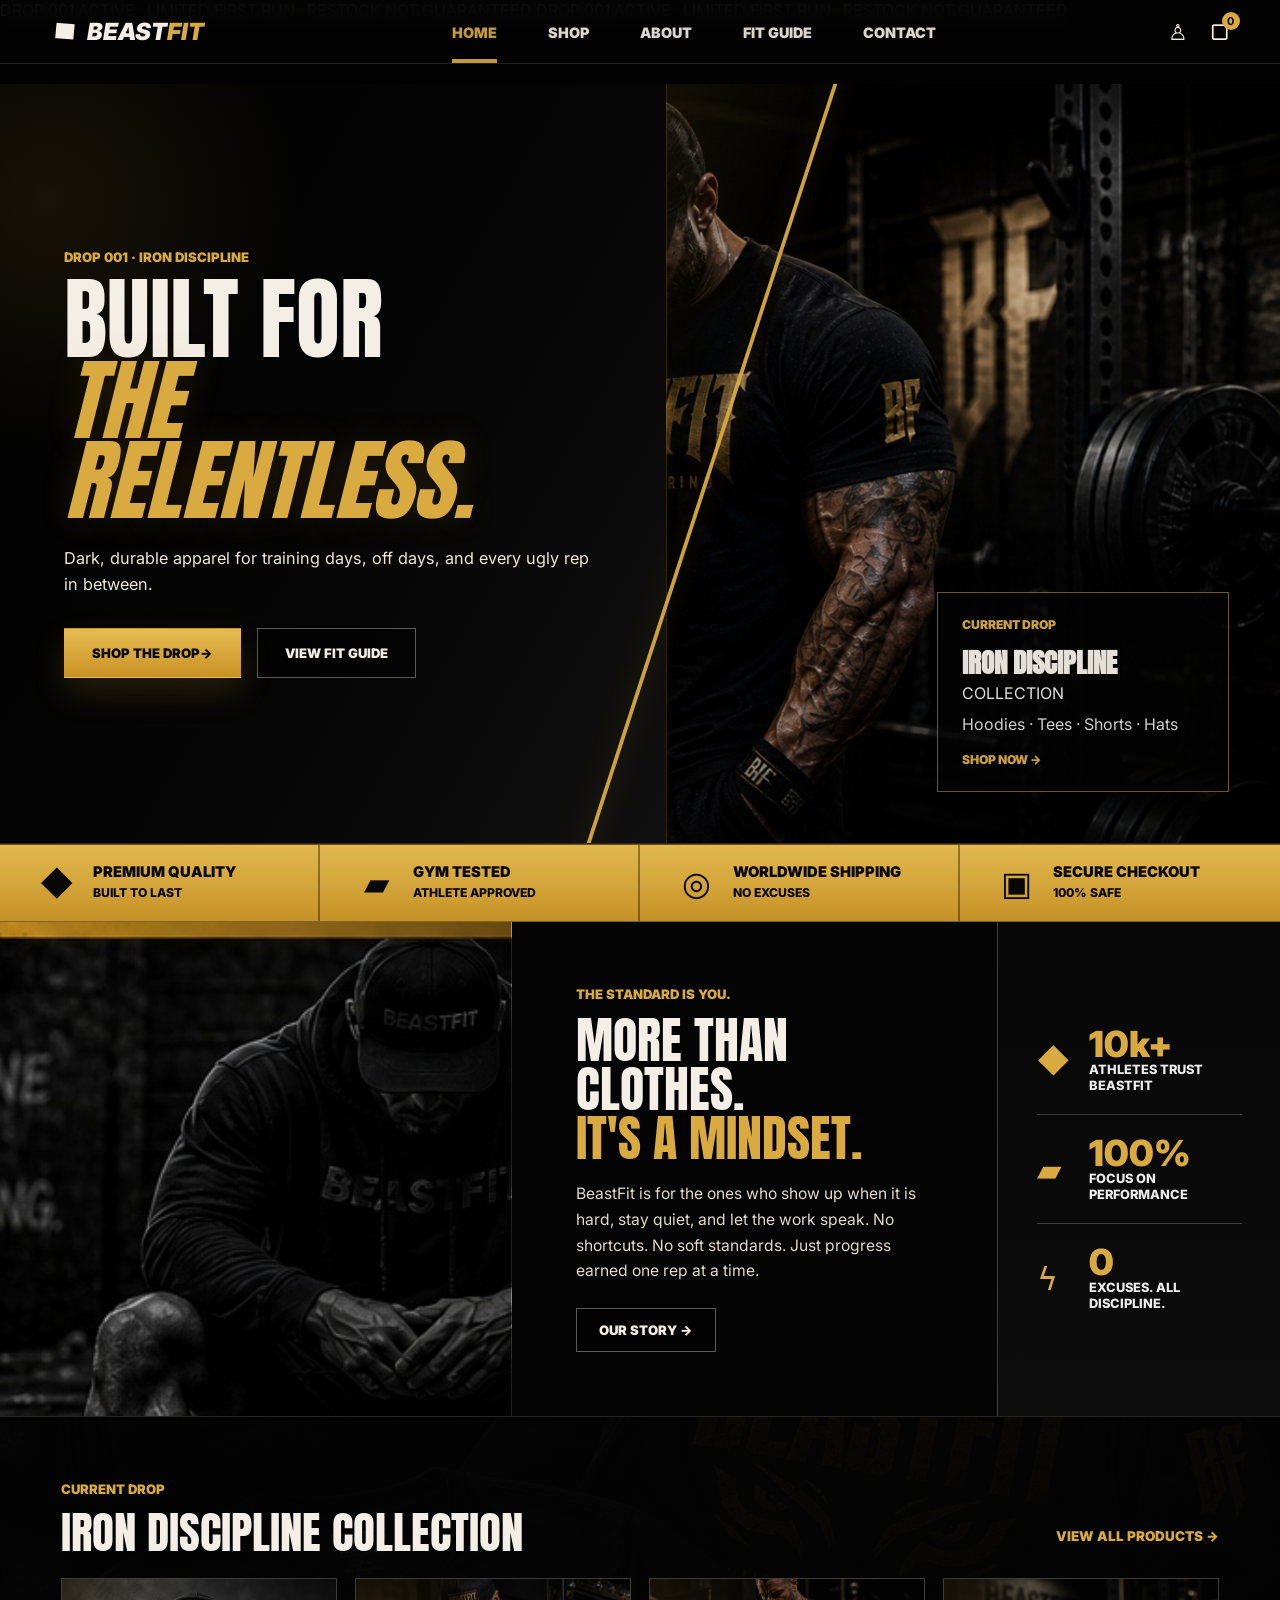
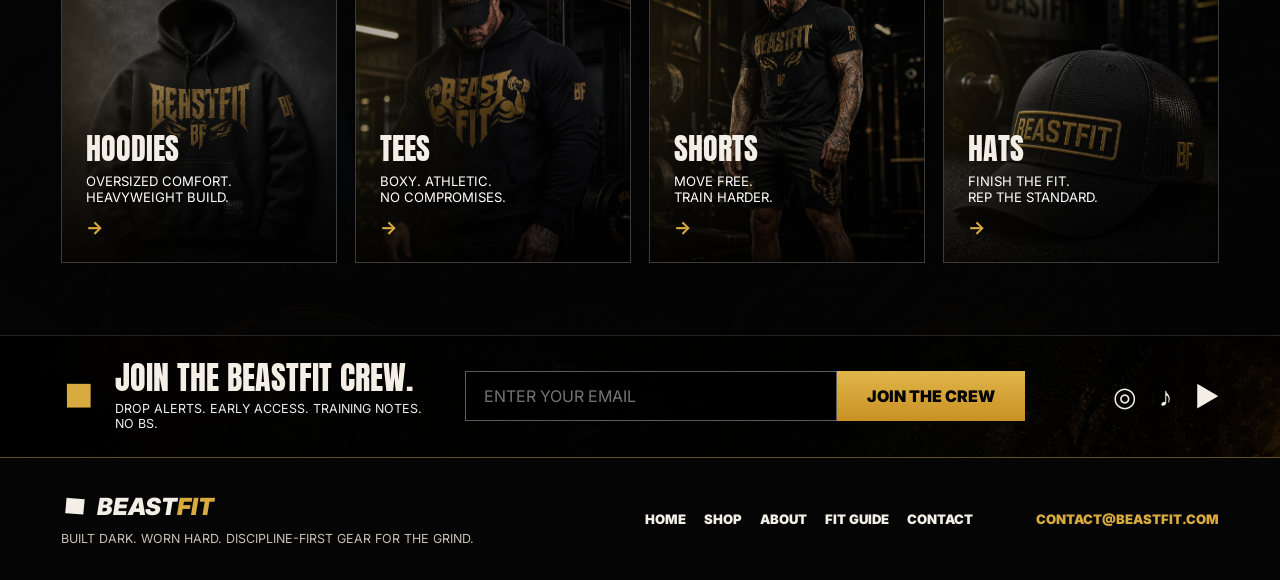
==== commit ff45b56d: "Add BeastFit V9 homepage polish hooks" ====
--- a/index.html
+++ b/index.html
@@ -29,6 +29,13 @@
       <span class="bag">▢<b>0</b></span>
     </div>
   </header>
+
+  <div class="drop-alert" aria-label="Drop status">
+    <div class="drop-alert-track">
+      <span>DROP 001 ACTIVE · LIMITED FIRST RUN · RESTOCK NOT GUARANTEED</span>
+      <span aria-hidden="true">DROP 001 ACTIVE · LIMITED FIRST RUN · RESTOCK NOT GUARANTEED</span>
+    </div>
+  </div>
 
   <main>
     <section class="hero-exact">
@@ -138,7 +145,7 @@
   <footer class="site-footer">
     <div class="footer-brand">
       <a class="brand" href="index.html"><span class="brand-mark">◆</span><span>BEAST<span>FIT</span></span></a>
-      <p>Discipline-first gear for the grind.</p>
+      <p>BUILT DARK. WORN HARD. Discipline-first gear for the grind.</p>
     </div>
     <nav class="footer-nav" aria-label="Footer navigation">
       <a href="index.html">Home</a>
--- a/style.css
+++ b/style.css
@@ -28,16 +28,16 @@
   position:fixed;
   inset:0;
   pointer-events:none;
-  opacity:.18;
+  opacity:.14;
   z-index:0;
   background:
     linear-gradient(rgba(255,255,255,.022) 1px,transparent 1px),
     linear-gradient(90deg,rgba(255,255,255,.018) 1px,transparent 1px);
   background-size:44px 44px;
-  mask-image:linear-gradient(to bottom,rgba(0,0,0,.78),transparent 78%);
+  mask-image:linear-gradient(to bottom,rgba(0,0,0,.7),transparent 78%);
 }
 a{color:inherit;text-decoration:none}
-button,input{font:inherit}
+button,input,textarea{font:inherit}
 button{border-radius:0}
 main{position:relative;z-index:1}
 :focus-visible{outline:2px solid var(--gold);outline-offset:4px}
@@ -51,7 +51,7 @@
   grid-template-columns:240px minmax(0,1fr) 132px;
   align-items:center;
   padding:0 clamp(20px,4vw,72px);
-  background:rgba(3,3,3,.9);
+  background:rgba(3,3,3,.91);
   border-bottom:1px solid rgba(255,255,255,.12);
   backdrop-filter:blur(12px);
 }
@@ -117,71 +117,11 @@
 }
 .menu-toggle{display:none}
 
-.hero-exact{
-  min-height:clamp(620px,calc(100vh - 92px),760px);
-  margin-top:64px;
-  display:grid;
-  grid-template-columns:minmax(0,52%) minmax(440px,48%);
-  position:relative;
-  overflow:hidden;
-  background:#030303;
-  border-bottom:1px solid rgba(255,255,255,.14);
-}
-.hero-exact:before{
-  content:"";
-  position:absolute;
-  inset:0;
-  background:
-    radial-gradient(circle at 58% 24%,rgba(216,170,63,.1),transparent 24%),
-    linear-gradient(180deg,transparent 0%,rgba(0,0,0,.12) 100%);
-  pointer-events:none;
-  z-index:3;
-}
-.hero-left{
-  position:relative;
-  z-index:5;
-  padding:clamp(54px,7vw,96px) clamp(22px,5vw,78px);
-  display:flex;
-  align-items:center;
-  background:
-    linear-gradient(112deg,rgba(0,0,0,.995) 0%,rgba(0,0,0,.98) 70%,rgba(0,0,0,.94) 100%),
-    url('assets/texture.jpg') center/cover no-repeat;
-}
-.hero-copy{max-width:700px}
-.hero-left:after{
-  content:"";
-  position:absolute;
-  right:-48px;
-  top:-48px;
-  bottom:-48px;
-  width:4px;
-  background:var(--gold);
-  transform:skewX(-18deg);
-  opacity:.9;
-  box-shadow:0 0 28px rgba(216,170,63,.34);
-}
-.hero-right{
-  position:relative;
-  isolation:isolate;
-  background:url('assets/hero-athlete.jpg') center right/cover no-repeat;
-}
-.hero-right:before{
-  content:"";
-  position:absolute;
-  inset:0;
-  z-index:1;
-  background:
-    linear-gradient(90deg,rgba(0,0,0,.34),rgba(0,0,0,.06) 36%,rgba(0,0,0,.16)),
-    linear-gradient(180deg,rgba(0,0,0,.02),rgba(0,0,0,.24));
-}
-.hero-right:after{
-  content:"";
-  position:absolute;
-  inset:0;
-  z-index:2;
-  border-left:1px solid rgba(216,170,63,.22);
-  background:linear-gradient(115deg,rgba(216,170,63,.1),transparent 20%,transparent 82%,rgba(0,0,0,.16));
-  pointer-events:none;
+h1,h2,h3{
+  font-family:Anton,Impact,'Arial Black',sans-serif;
+  font-weight:400;
+  text-transform:uppercase;
+  margin:0;
 }
 .kicker{
   margin:0 0 14px;
@@ -189,33 +129,6 @@
   color:var(--gold);
   font-weight:950;
   font-size:.82rem;
-}
-h1,h2,h3{
-  font-family:Anton,Impact,'Arial Black',sans-serif;
-  font-weight:400;
-  text-transform:uppercase;
-  margin:0;
-}
-.hero-left h1{
-  font-size:clamp(4.6rem,7vw,7.15rem);
-  line-height:.9;
-}
-.hero-left h1 em{
-  color:var(--gold);
-  font-style:italic;
-  text-shadow:0 0 34px rgba(216,170,63,.15);
-}
-.hero-sub{
-  max-width:565px;
-  color:#eee8dd;
-  line-height:1.62;
-  font-size:1.02rem;
-  margin:24px 0 30px;
-}
-.actions{
-  display:flex;
-  gap:16px;
-  flex-wrap:wrap;
 }
 .btn{
   min-height:50px;
@@ -235,13 +148,98 @@
   background:linear-gradient(180deg,#e6bd53,#c99124);
   box-shadow:0 15px 32px rgba(216,170,63,.16);
 }
-.btn.gold span{margin-left:8px}
 .btn.outline{
   background:rgba(0,0,0,.42);
   border-color:rgba(255,255,255,.34);
 }
 .btn.outline:hover{border-color:var(--gold);color:var(--gold)}
 .btn.small{min-height:44px;padding:0 22px}
+
+.hero-exact{
+  min-height:clamp(620px,calc(100vh - 92px),760px);
+  margin-top:64px;
+  display:grid;
+  grid-template-columns:minmax(0,52%) minmax(440px,48%);
+  position:relative;
+  overflow:hidden;
+  background:#030303;
+  border-bottom:1px solid rgba(255,255,255,.14);
+}
+.hero-exact:before{
+  content:"";
+  position:absolute;
+  inset:0;
+  z-index:3;
+  pointer-events:none;
+  background:linear-gradient(180deg,transparent 0%,rgba(0,0,0,.08) 100%);
+}
+.hero-left{
+  position:relative;
+  z-index:5;
+  padding:clamp(54px,7vw,96px) clamp(22px,5vw,78px);
+  display:flex;
+  align-items:center;
+  background:
+    radial-gradient(circle at 7% 15%,rgba(216,170,63,.1),transparent 28%),
+    linear-gradient(120deg,#010101 0%,#050505 58%,#101010 100%);
+}
+.hero-copy{max-width:700px}
+.hero-left:after{
+  content:"";
+  position:absolute;
+  right:-48px;
+  top:-48px;
+  bottom:-48px;
+  width:4px;
+  background:var(--gold);
+  transform:skewX(-18deg);
+  opacity:.95;
+  box-shadow:0 0 28px rgba(216,170,63,.34);
+}
+.hero-right{
+  position:relative;
+  isolation:isolate;
+  background:url('assets/hero-athlete.jpg') center right/cover no-repeat;
+}
+.hero-right:before{
+  content:"";
+  position:absolute;
+  inset:0;
+  z-index:1;
+  background:
+    linear-gradient(90deg,rgba(0,0,0,.28),rgba(0,0,0,.04) 36%,rgba(0,0,0,.12)),
+    linear-gradient(180deg,rgba(0,0,0,.02),rgba(0,0,0,.2));
+}
+.hero-right:after{
+  content:"";
+  position:absolute;
+  inset:0;
+  z-index:2;
+  border-left:1px solid rgba(216,170,63,.22);
+  background:linear-gradient(115deg,rgba(216,170,63,.08),transparent 20%,transparent 82%,rgba(0,0,0,.12));
+  pointer-events:none;
+}
+.hero-left h1{
+  font-size:clamp(4.6rem,7vw,7.15rem);
+  line-height:.9;
+}
+.hero-left h1 em{
+  color:var(--gold);
+  font-style:italic;
+  text-shadow:0 0 34px rgba(216,170,63,.15);
+}
+.hero-sub{
+  max-width:565px;
+  color:#eee8dd;
+  line-height:1.62;
+  font-size:1.02rem;
+  margin:24px 0 30px;
+}
+.actions,.hero-mini-actions{
+  display:flex;
+  gap:16px;
+  flex-wrap:wrap;
+}
 .drop-card{
   position:absolute;
   right:clamp(22px,4vw,54px);
@@ -249,12 +247,11 @@
   width:min(292px,calc(100% - 44px));
   padding:24px;
   z-index:6;
-  background:rgba(3,3,3,.78);
+  background:rgba(3,3,3,.76);
   border:1px solid rgba(216,170,63,.55);
   box-shadow:0 24px 70px rgba(0,0,0,.5);
 }
-.drop-card small,
-.drop-card a{
+.drop-card small,.drop-card a{
   display:block;
   color:var(--gold);
   text-transform:uppercase;
@@ -268,11 +265,7 @@
   font-size:1.7rem;
   text-transform:uppercase;
 }
-.drop-card span{
-  display:block;
-  text-transform:uppercase;
-  color:#eee;
-}
+.drop-card span{display:block;text-transform:uppercase;color:#eee}
 .drop-card p{margin:10px 0 16px;color:#ddd;line-height:1.4}
 
 .trust-strip{
@@ -294,23 +287,9 @@
   border-right:2px solid rgba(0,0,0,.36);
 }
 .trust-strip div:last-child{border-right:0}
-.trust-strip i{
-  grid-row:1/3;
-  font-style:normal;
-  font-size:2.05rem;
-  align-self:center;
-  justify-self:center;
-}
-.trust-strip strong{
-  text-transform:uppercase;
-  font-weight:950;
-  font-size:.92rem;
-}
-.trust-strip span{
-  text-transform:uppercase;
-  font-size:.76rem;
-  font-weight:800;
-}
+.trust-strip i{grid-row:1/3;font-style:normal;font-size:2.05rem;align-self:center;justify-self:center}
+.trust-strip strong{text-transform:uppercase;font-weight:950;font-size:.92rem}
+.trust-strip span{text-transform:uppercase;font-size:.76rem;font-weight:800}
 
 .mindset{
   min-height:440px;
@@ -322,7 +301,7 @@
 .mindset-image{
   min-height:440px;
   background:
-    linear-gradient(90deg,rgba(0,0,0,.1),rgba(0,0,0,.48)),
+    linear-gradient(90deg,rgba(0,0,0,.08),rgba(0,0,0,.48)),
     url('assets/story-lifter.jpg') center 42%/cover no-repeat;
   border-right:1px solid rgba(255,255,255,.12);
 }
@@ -334,18 +313,9 @@
   padding:clamp(40px,5vw,70px);
   border-right:1px solid rgba(216,170,63,.35);
 }
-.mindset-copy h2{
-  font-size:clamp(2.55rem,3.9vw,4.1rem);
-  line-height:.98;
-}
+.mindset-copy h2{font-size:clamp(2.55rem,3.9vw,4.1rem);line-height:.98}
 .mindset-copy h2 span{color:var(--gold)}
-.mindset-copy p:not(.kicker){
-  color:#e3dace;
-  line-height:1.65;
-  font-size:.98rem;
-  max-width:500px;
-  margin:18px 0 24px;
-}
+.mindset-copy p:not(.kicker){color:#e3dace;line-height:1.65;font-size:.98rem;max-width:500px;margin:18px 0 24px}
 .stats{
   display:flex;
   flex-direction:column;
@@ -353,116 +323,30 @@
   padding:28px clamp(22px,3vw,42px);
   background:linear-gradient(180deg,#070707,#0c0c0c);
 }
-.stats div{
-  display:grid;
-  grid-template-columns:52px 1fr;
-  grid-template-rows:auto auto;
-  border-bottom:1px solid rgba(255,255,255,.2);
-  padding:20px 0;
-}
+.stats div{display:grid;grid-template-columns:52px 1fr;grid-template-rows:auto auto;border-bottom:1px solid rgba(255,255,255,.2);padding:20px 0}
 .stats div:last-child{border-bottom:0}
-.stats i{
-  grid-row:1/3;
-  color:var(--gold);
-  font-size:2rem;
-  font-style:normal;
-  align-self:center;
-}
-.stats strong{
-  color:var(--gold);
-  font-size:2.25rem;
-  line-height:1;
-  font-weight:950;
-}
-.stats span{
-  text-transform:uppercase;
-  color:#eee;
-  font-size:.8rem;
-  font-weight:800;
-  line-height:1.25;
-}
+.stats i{grid-row:1/3;color:var(--gold);font-size:2rem;font-style:normal;align-self:center}
+.stats strong{color:var(--gold);font-size:2.25rem;line-height:1;font-weight:950}
+.stats span{text-transform:uppercase;color:#eee;font-size:.8rem;font-weight:800;line-height:1.25}
 
 .drop-section{
   padding:64px clamp(20px,4.8vw,78px) 72px;
-  background:#030303;
-}
-.section-row{
-  max-width:var(--max);
-  margin:0 auto 24px;
-  display:flex;
-  justify-content:space-between;
-  align-items:end;
-  gap:22px;
-}
-.section-row h2{
-  font-size:clamp(2.2rem,3.5vw,3.8rem);
-  line-height:.95;
-}
-.view-all{
-  color:var(--gold);
-  text-transform:uppercase;
-  font-weight:950;
-  font-size:.84rem;
-  padding-bottom:10px;
-  white-space:nowrap;
-}
-.category-grid{
-  max-width:var(--max);
-  margin:0 auto;
-  display:grid;
-  grid-template-columns:repeat(4,minmax(0,1fr));
-  gap:18px;
-}
-.cat-card{
-  min-height:285px;
-  position:relative;
-  padding:24px;
-  display:flex;
-  flex-direction:column;
-  justify-content:end;
-  overflow:hidden;
-  border:1px solid rgba(255,255,255,.18);
-  background:#111;
-  isolation:isolate;
-}
-.cat-card:before{
-  content:"";
-  position:absolute;
-  inset:0;
-  background:center 42%/cover no-repeat;
-  z-index:-2;
-  opacity:.78;
-  filter:none;
-  transition:transform .25s ease,opacity .25s ease;
-}
-.cat-card:after{
-  content:"";
-  position:absolute;
-  inset:0;
   background:
-    linear-gradient(180deg,rgba(0,0,0,.28),rgba(0,0,0,.08) 36%,rgba(0,0,0,.86)),
-    linear-gradient(90deg,rgba(216,170,63,.12),transparent 48%);
-  z-index:-1;
-}
-.cat-card:hover:before{transform:scale(1.04);opacity:.86}
-.cat-card span{
-  font-family:Anton,Impact,sans-serif;
-  text-transform:uppercase;
-  font-size:1.85rem;
-  line-height:1;
-}
-.cat-card p{
-  margin:9px 0 0;
-  color:#fff;
-  font-size:.82rem;
-  line-height:1.25;
-  text-transform:uppercase;
-}
-.cat-card b{
-  color:var(--gold);
-  margin-top:10px;
-  font-size:1.15rem;
-}
+    linear-gradient(180deg,rgba(3,3,3,.95),rgba(3,3,3,.98)),
+    url('assets/drop-flatlay.jpg') center/cover no-repeat;
+}
+.section-row{max-width:var(--max);margin:0 auto 24px;display:flex;justify-content:space-between;align-items:end;gap:22px}
+.compact-row{margin-bottom:18px}
+.section-row h2{font-size:clamp(2.2rem,3.5vw,3.8rem);line-height:.95}
+.view-all{color:var(--gold);text-transform:uppercase;font-weight:950;font-size:.84rem;padding-bottom:10px;white-space:nowrap}
+.category-grid{max-width:var(--max);margin:0 auto;display:grid;grid-template-columns:repeat(4,minmax(0,1fr));gap:18px}
+.cat-card{min-height:285px;position:relative;padding:24px;display:flex;flex-direction:column;justify-content:end;overflow:hidden;border:1px solid rgba(255,255,255,.18);background:#111;isolation:isolate}
+.cat-card:before{content:"";position:absolute;inset:0;background:center 42%/cover no-repeat;z-index:-2;opacity:.82;filter:none;transition:transform .25s ease,opacity .25s ease}
+.cat-card:after{content:"";position:absolute;inset:0;background:linear-gradient(180deg,rgba(0,0,0,.24),rgba(0,0,0,.08) 36%,rgba(0,0,0,.86)),linear-gradient(90deg,rgba(216,170,63,.12),transparent 48%);z-index:-1}
+.cat-card:hover:before{transform:scale(1.04);opacity:.9}
+.cat-card span{font-family:Anton,Impact,sans-serif;text-transform:uppercase;font-size:1.85rem;line-height:1}
+.cat-card p{margin:9px 0 0;color:#fff;font-size:.82rem;line-height:1.25;text-transform:uppercase}
+.cat-card b{color:var(--gold);margin-top:10px;font-size:1.15rem}
 .hoodie:before{background-image:url('assets/hoodies.jpg');background-position:center 38%}
 .tees:before{background-image:url('assets/tees.jpg');background-position:center 36%}
 .shorts:before{background-image:url('assets/shorts.jpg');background-position:center 42%}
@@ -475,303 +359,145 @@
   gap:24px;
   align-items:center;
   padding:26px clamp(20px,4.8vw,78px);
-  background:
-    linear-gradient(90deg,rgba(0,0,0,.9),rgba(0,0,0,.84)),
-    url('assets/texture.jpg') center/cover no-repeat;
+  background:linear-gradient(90deg,rgba(0,0,0,.9),rgba(0,0,0,.84)),url('assets/texture.jpg') center/cover no-repeat;
   border-top:1px solid var(--line);
 }
-.join-left{
-  display:flex;
-  align-items:center;
-  gap:18px;
-}
-.join-mark{
-  color:var(--gold);
-  font-size:2.2rem;
-  transform:rotate(45deg);
-}
-.join-left h2{
-  font-family:Anton,Impact,sans-serif;
-  font-size:2rem;
-  line-height:1;
-}
-.join-left p{
-  margin:7px 0 0;
-  color:#eee;
-  text-transform:uppercase;
-  font-size:.78rem;
-}
-.join-form{
-  display:flex;
-  min-height:50px;
-}
-.join-form input{
-  flex:1;
-  min-width:0;
-  background:rgba(0,0,0,.78);
-  border:1px solid rgba(255,255,255,.36);
-  color:#fff;
-  padding:0 18px;
-  text-transform:uppercase;
-}
-.join-form button{
-  border:0;
-  background:linear-gradient(180deg,#e0b64a,#c99024);
-  color:#050505;
-  font-weight:950;
-  text-transform:uppercase;
-  padding:0 30px;
-  cursor:pointer;
-}
-.socials{
-  display:flex;
-  justify-content:flex-end;
-  gap:22px;
-  font-size:1.7rem;
-}
-
-.page-main{
-  padding-top:64px;
-  background:#030303;
-  min-height:100vh;
-}
-.shop-head,.about-head{
+.join-left{display:flex;align-items:center;gap:18px}
+.join-mark{color:var(--gold);font-size:2.2rem;transform:rotate(45deg)}
+.join-left h2{font-family:Anton,Impact,sans-serif;font-size:2rem;line-height:1}
+.join-left p{margin:7px 0 0;color:#eee;text-transform:uppercase;font-size:.78rem}
+.join-form{display:flex;min-height:50px}
+.join-form input{flex:1;min-width:0;background:rgba(0,0,0,.78);border:1px solid rgba(255,255,255,.36);color:#fff;padding:0 18px;text-transform:uppercase}
+.join-form button,.contact-form button{border:0;background:linear-gradient(180deg,#e0b64a,#c99024);color:#050505;font-weight:950;text-transform:uppercase;padding:0 30px;cursor:pointer}
+.socials{display:flex;justify-content:flex-end;gap:22px;font-size:1.7rem}
+.fake-form-actions{gap:12px;justify-content:flex-end}
+
+.page-main{padding-top:64px;background:#030303;min-height:100vh}
+.page-hero{
+  min-height:430px;
+  display:flex;
+  flex-direction:column;
+  justify-content:center;
+  align-items:flex-start;
   padding:112px clamp(20px,4.8vw,78px) 70px;
-  background:
-    linear-gradient(90deg,rgba(0,0,0,.94),rgba(0,0,0,.86) 46%,rgba(0,0,0,.42)),
-    url('assets/texture.jpg') center/cover no-repeat;
+  background:#050505 center/cover no-repeat;
   border-bottom:1px solid var(--goldLine);
-}
-.shop-head h1,.about-head h1{
-  font-size:clamp(3.6rem,7.4vw,7rem);
-  line-height:.92;
-  max-width:980px;
-}
-.shop-head p:not(.kicker),.about-head p:not(.kicker){
-  color:#e7dfd1;
-  max-width:720px;
-  line-height:1.65;
-  font-size:1.08rem;
-  margin:20px 0 0;
-}
-.shop-filters{
-  position:sticky;
-  top:64px;
-  z-index:20;
-  display:flex;
-  gap:10px;
-  padding:16px clamp(20px,4.8vw,78px);
-  background:rgba(3,3,3,.94);
-  border-bottom:1px solid var(--line);
-  overflow:auto;
-}
-.filter-btn{
-  border:1px solid rgba(255,255,255,.18);
-  color:#fff;
-  background:#111;
-  padding:11px 16px;
-  text-transform:uppercase;
-  font-weight:950;
-  cursor:pointer;
-}
-.filter-btn.active,.filter-btn:hover{
-  background:var(--gold);
-  color:#050505;
-}
-.shop-grid{
-  max-width:var(--max);
-  margin:0 auto;
-  display:grid;
-  grid-template-columns:repeat(4,minmax(0,1fr));
-  gap:20px;
-  padding:48px clamp(20px,4vw,32px) 42px;
-}
-.product-card{
-  display:flex;
-  flex-direction:column;
-  min-width:0;
-  background:#0e0e0e;
-  border:1px solid rgba(255,255,255,.15);
-  padding:16px;
-}
-.prod-img{
-  height:clamp(250px,24vw,340px);
   position:relative;
   overflow:hidden;
-  background:center 42%/cover no-repeat;
-  border:1px solid rgba(255,255,255,.12);
-}
-.prod-img:after{
-  content:"";
-  position:absolute;
-  inset:0;
-  background:linear-gradient(180deg,rgba(0,0,0,.06),rgba(0,0,0,.16));
-}
+  isolation:isolate;
+}
+.page-hero:before{content:"";position:absolute;inset:0;z-index:-1;background:linear-gradient(90deg,rgba(0,0,0,.95),rgba(0,0,0,.8) 45%,rgba(0,0,0,.34)),linear-gradient(180deg,rgba(0,0,0,.12),rgba(0,0,0,.68))}
+.shop-hero{background-image:url('assets/shop-hero.jpg');background-position:center 38%}
+.about-hero{background-image:url('assets/about-hero.jpg');background-position:center 34%}
+.fit-guide-hero{background-image:url('assets/fit-guide-hero.jpg');background-position:center 40%}
+.contact-hero{background-image:url('assets/contact-hero.jpg');background-position:center 38%}
+.page-hero h1{font-size:clamp(3.6rem,7.4vw,7rem);line-height:.92;max-width:980px}
+.page-hero p:not(.kicker){color:#e7dfd1;max-width:720px;line-height:1.65;font-size:1.08rem;margin:20px 0 24px}
+.hero-email{color:var(--gold);font-weight:950;text-transform:uppercase}
+
+.shop-filters{position:sticky;top:64px;z-index:20;display:flex;gap:10px;padding:16px clamp(20px,4.8vw,78px);background:rgba(3,3,3,.94);border-bottom:1px solid var(--line);overflow:auto}
+.filter-btn{border:1px solid rgba(255,255,255,.18);color:#fff;background:#111;padding:11px 16px;text-transform:uppercase;font-weight:950;cursor:pointer}
+.filter-btn.active,.filter-btn:hover{background:var(--gold);color:#050505}
+.shop-grid{max-width:var(--max);margin:0 auto;display:grid;grid-template-columns:repeat(4,minmax(0,1fr));gap:20px;padding:48px clamp(20px,4vw,32px) 42px}
+.product-card{display:flex;flex-direction:column;min-width:0;background:#0e0e0e;border:1px solid rgba(255,255,255,.15);padding:16px}
+.prod-img{height:clamp(250px,24vw,340px);position:relative;overflow:hidden;background:center 42%/cover no-repeat;border:1px solid rgba(255,255,255,.12)}
+.prod-img:after{content:"";position:absolute;inset:0;background:linear-gradient(180deg,rgba(0,0,0,.04),rgba(0,0,0,.14))}
 .hoodie-prod{background-image:url('assets/hoodies.jpg');background-position:center 38%}
 .tee-prod{background-image:url('assets/tees.jpg');background-position:center 36%}
 .shorts-prod{background-image:url('assets/shorts.jpg');background-position:center 42%}
 .hat-prod{background-image:url('assets/hats.jpg');background-position:center 34%}
-.product-card h3{
-  font-size:1.65rem;
-  line-height:1;
-  margin-top:18px;
-}
-.product-card p{
-  color:var(--muted);
-  line-height:1.5;
-  margin:10px 0 18px;
-}
-.product-meta{
-  margin-top:auto;
-  display:flex;
-  justify-content:space-between;
-  align-items:center;
-  gap:12px;
-}
-.product-card strong{
-  color:var(--gold);
-  font-size:1.2rem;
-}
-.product-card a{
-  background:var(--gold);
-  color:#050505;
-  padding:11px 12px;
-  text-transform:uppercase;
-  font-size:.72rem;
-  font-weight:950;
-  text-align:center;
-}
-.shopify-note{
-  max-width:var(--max);
-  margin:0 auto 70px;
-  padding:38px;
-  border:1px solid var(--goldLine);
-  background:#080808;
-}
-.shopify-note h2,.about-blocks h2{
-  font-size:clamp(2.1rem,3vw,3.15rem);
-  line-height:1;
-}
+.product-card h3{font-size:1.65rem;line-height:1;margin-top:18px}
+.product-card p{color:var(--muted);line-height:1.5;margin:10px 0 18px}
+.product-meta{margin-top:auto;display:flex;justify-content:space-between;align-items:center;gap:12px}
+.product-card strong{color:var(--gold);font-size:1.2rem}
+.product-card a{background:var(--gold);color:#050505;padding:11px 12px;text-transform:uppercase;font-size:.72rem;font-weight:950;text-align:center}
+.feature-band{max-width:var(--max);margin:0 auto 42px;min-height:260px;display:flex;align-items:end;padding:36px;border:1px solid var(--line);background:#080808 center/cover no-repeat;isolation:isolate;position:relative;overflow:hidden}
+.feature-band:before{content:"";position:absolute;inset:0;background:linear-gradient(90deg,rgba(0,0,0,.88),rgba(0,0,0,.62),rgba(0,0,0,.16));z-index:-1}
+.feature-band div{max-width:560px}
+.feature-band h2{font-size:clamp(2.1rem,3.5vw,3.4rem);line-height:1}
+.feature-band p{color:#eee;line-height:1.65}
+.product-display-band{background-image:url('assets/product-display.jpg')}
+.shopify-note{max-width:var(--max);margin:0 auto 70px;padding:38px;border:1px solid var(--goldLine);background:#080808}
+.shopify-note h2{font-size:clamp(2.1rem,3vw,3.15rem);line-height:1}
 .shopify-note p{color:var(--muted);line-height:1.6}
-.shopify-note code{
-  display:block;
-  background:#000;
-  color:var(--gold);
-  border:1px solid var(--line);
-  padding:16px;
-  overflow:auto;
-}
-.about-blocks{
-  max-width:var(--max);
-  margin:0 auto;
-  display:grid;
-  grid-template-columns:1fr 1fr;
-  gap:22px;
-  padding:56px clamp(20px,4vw,32px);
-}
-.about-blocks div{
-  background:#0b0b0b;
-  border:1px solid var(--line);
-  padding:40px;
-}
-.about-blocks p:not(.kicker){
-  color:var(--muted);
-  line-height:1.7;
-  margin-bottom:0;
-}
+.shopify-note code{display:block;background:#000;color:var(--gold);border:1px solid var(--line);padding:16px;overflow:auto}
+
+.about-split,.size-section,.contact-layout{max-width:var(--max);margin:0 auto;display:grid;grid-template-columns:minmax(320px,45%) 1fr;gap:24px;padding:56px clamp(20px,4vw,32px)}
+.poster-panel{min-height:520px;background:linear-gradient(180deg,rgba(0,0,0,.02),rgba(0,0,0,.32)),url('assets/about-motivation-poster.jpg') center/cover no-repeat;border:1px solid var(--line)}
+.about-copy-panel,.size-copy,.contact-info{display:flex;flex-direction:column;justify-content:center;background:#090909;border:1px solid var(--line);padding:42px}
+.about-copy-panel h2,.size-copy h2,.contact-info h2,.manifesto-section h2{font-size:clamp(2.2rem,3.8vw,3.7rem);line-height:1}
+.about-copy-panel p:not(.kicker),.size-copy p,.contact-info p{color:var(--muted);line-height:1.7}
+.manifesto-section{padding:18px clamp(20px,4.8vw,78px) 70px;background:#030303}
+.principle-grid{max-width:var(--max);margin:0 auto;display:grid;grid-template-columns:repeat(3,1fr);gap:18px}
+.principle-grid article,.fit-cards article{background:#0b0b0b;border:1px solid var(--line);padding:30px}
+.principle-grid span{color:var(--gold);font-weight:950}
+.principle-grid h3,.fit-cards h2{font-size:2rem;line-height:1;margin-top:12px}
+.principle-grid p,.fit-cards p{color:var(--muted);line-height:1.65}
+.fit-cards{max-width:var(--max);margin:0 auto;display:grid;grid-template-columns:repeat(4,1fr);gap:18px;padding:56px clamp(20px,4vw,32px) 24px}
+.size-table-wrap{background:#080808;border:1px solid var(--goldLine);padding:24px;overflow:auto}
+.fit-table{width:100%;border-collapse:collapse;min-width:620px}
+.fit-table th,.fit-table td{padding:16px;border-bottom:1px solid rgba(255,255,255,.12);text-align:left;vertical-align:top}
+.fit-table th{color:var(--gold);text-transform:uppercase;font-size:.82rem}
+.fit-table td{color:#eee;line-height:1.5}
+.contact-topic{display:grid;gap:6px;padding:18px 0;border-top:1px solid var(--line)}
+.contact-topic strong{color:var(--gold);text-transform:uppercase}
+.contact-topic span{color:#eee;line-height:1.5}
+.contact-form{background:#0b0b0b;border:1px solid var(--line);padding:30px;display:grid;gap:16px}
+.contact-form label{display:grid;gap:8px;text-transform:uppercase;font-weight:950;font-size:.78rem;color:var(--gold)}
+.contact-form input,.contact-form textarea{width:100%;background:#000;border:1px solid rgba(255,255,255,.2);color:#fff;padding:14px;text-transform:none}
+.contact-form button{height:52px}
+
+.site-footer{position:relative;z-index:2;display:grid;grid-template-columns:minmax(260px,1fr) minmax(280px,auto) minmax(220px,auto);gap:26px;align-items:center;padding:34px clamp(20px,4.8vw,78px);background:#050505;border-top:1px solid var(--goldLine)}
+.footer-brand p{margin:10px 0 0;color:var(--muted);text-transform:uppercase;font-size:.78rem}
+.footer-nav{display:flex;gap:18px;flex-wrap:wrap;justify-content:center;text-transform:uppercase;font-weight:950;font-size:.82rem}
+.footer-nav a:hover,.footer-email:hover{color:var(--gold)}
+.footer-email{justify-self:end;color:var(--gold);font-weight:950;text-transform:uppercase;font-size:.82rem}
+.not-found-main{display:grid;place-items:center;padding-inline:20px;background:linear-gradient(120deg,#020202,#0a0a0a)}
+.not-found-panel{max-width:780px;text-align:center;padding:70px 0}
+.not-found-panel h1{font-size:clamp(3.4rem,8vw,7rem);line-height:.92}
+.not-found-panel p{color:var(--muted);line-height:1.7;margin:18px auto 28px;max-width:520px}
+.not-found-panel .actions{justify-content:center}
+
 .hidden{display:none!important}
 
 @media(max-width:1120px){
   .topbar{grid-template-columns:210px 1fr 90px}
   .nav{gap:24px}
-  .hero-exact{
-    grid-template-columns:minmax(0,51%) minmax(340px,49%);
-    min-height:620px;
-  }
-  .hero-left{
-    min-height:auto;
-    padding:56px 34px;
-    background:
-      linear-gradient(112deg,rgba(0,0,0,.995) 0%,rgba(0,0,0,.98) 72%,rgba(0,0,0,.94) 100%),
-      url('assets/texture.jpg') center/cover no-repeat;
-  }
+  .hero-exact{grid-template-columns:minmax(0,51%) minmax(340px,49%);min-height:620px}
+  .hero-left{padding:56px 34px}
   .hero-left:after{right:-36px;display:block}
-  .hero-right{
-    min-height:auto;
-    background-position:68% center;
-  }
+  .hero-right{background-position:68% center}
   .mindset{grid-template-columns:1fr}
   .mindset-image{min-height:340px}
   .mindset-copy{border-right:0;border-bottom:1px solid rgba(216,170,63,.35)}
   .stats{display:grid;grid-template-columns:repeat(3,1fr);gap:0}
   .stats div{border-bottom:0;border-right:1px solid rgba(255,255,255,.15);padding:18px}
   .stats div:last-child{border-right:0}
-  .category-grid,.shop-grid{grid-template-columns:repeat(2,minmax(0,1fr))}
-  .join-strip{grid-template-columns:1fr}
-  .socials{justify-content:flex-start}
+  .category-grid,.shop-grid,.fit-cards{grid-template-columns:repeat(2,minmax(0,1fr))}
+  .join-strip,.site-footer{grid-template-columns:1fr}
+  .socials,.footer-nav{justify-content:flex-start}
+  .footer-email{justify-self:start}
 }
 @media(max-width:920px){
   .hero-exact{grid-template-columns:1fr;min-height:auto}
-  .hero-left{
-    min-height:590px;
-    align-items:flex-end;
-    background:
-      linear-gradient(90deg,rgba(0,0,0,.94),rgba(0,0,0,.74) 48%,rgba(0,0,0,.18)),
-      linear-gradient(180deg,rgba(0,0,0,.08),rgba(0,0,0,.86)),
-      url('assets/hero-athlete.jpg') 70% center/cover no-repeat;
-  }
+  .hero-left{min-height:590px;align-items:flex-end;background:linear-gradient(90deg,rgba(0,0,0,.94),rgba(0,0,0,.74) 48%,rgba(0,0,0,.18)),linear-gradient(180deg,rgba(0,0,0,.08),rgba(0,0,0,.86)),url('assets/hero-athlete.jpg') 70% center/cover no-repeat}
   .hero-left:after{display:none}
   .hero-right{display:none}
+  .about-split,.size-section,.contact-layout{grid-template-columns:1fr}
 }
 @media(max-width:760px){
-  .topbar{
-    height:60px;
-    grid-template-columns:1fr auto;
-    padding:0 16px;
-  }
+  .topbar{height:60px;grid-template-columns:1fr auto;padding:0 16px}
   .brand{font-size:1.3rem}
-  .menu-toggle{
-    display:block;
-    border:1px solid var(--line);
-    background:#080808;
-    color:#fff;
-    min-width:42px;
-    min-height:38px;
-    font-size:1.25rem;
-    cursor:pointer;
-  }
-  .nav{
-    display:none;
-    position:absolute;
-    top:60px;
-    left:16px;
-    right:16px;
-    flex-direction:column;
-    gap:0;
-    background:#050505;
-    border:1px solid var(--goldLine);
-    box-shadow:0 18px 50px rgba(0,0,0,.55);
-  }
+  .menu-toggle{display:block;border:1px solid var(--line);background:#080808;color:#fff;min-width:42px;min-height:38px;font-size:1.25rem;cursor:pointer}
+  .nav{display:none;position:absolute;top:60px;left:16px;right:16px;flex-direction:column;gap:0;background:#050505;border:1px solid var(--goldLine);box-shadow:0 18px 50px rgba(0,0,0,.55)}
   .nav.open{display:flex}
   .nav a{padding:16px}
   .nav a.active:after{display:none}
   .nav-icons{display:none}
   .hero-exact{margin-top:60px;min-height:auto}
   .page-main{padding-top:60px}
-  .hero-left{
-    min-height:600px;
-    padding:56px 18px;
-    align-items:flex-end;
-    background:
-      linear-gradient(180deg,rgba(0,0,0,.3),rgba(0,0,0,.58) 45%,rgba(0,0,0,.95)),
-      linear-gradient(90deg,rgba(0,0,0,.78),rgba(0,0,0,.26) 68%,rgba(0,0,0,.08)),
-      url('assets/hero-athlete.jpg') 66% top/cover no-repeat;
-  }
-  .hero-right{display:none}
-  .hero-left h1{
-    font-size:clamp(3rem,14.5vw,4.8rem);
-    line-height:.92;
-  }
+  .hero-left{min-height:600px;padding:56px 18px;align-items:flex-end;background:linear-gradient(180deg,rgba(0,0,0,.3),rgba(0,0,0,.58) 45%,rgba(0,0,0,.95)),linear-gradient(90deg,rgba(0,0,0,.78),rgba(0,0,0,.26) 68%,rgba(0,0,0,.08)),url('assets/hero-athlete.jpg') 66% top/cover no-repeat}
+  .hero-left h1{font-size:clamp(3rem,14.5vw,4.8rem);line-height:.92}
   .hero-sub{font-size:.98rem;margin:18px 0 24px}
   .actions .btn{width:100%}
   .trust-strip{grid-template-columns:1fr}
@@ -784,22 +510,25 @@
   .drop-section{padding:42px 18px 50px}
   .section-row{display:block;margin-bottom:18px}
   .view-all{display:inline-block;margin:14px 0 0}
-  .category-grid,.shop-grid,.about-blocks{grid-template-columns:1fr}
+  .category-grid,.shop-grid,.fit-cards,.principle-grid{grid-template-columns:1fr}
   .cat-card{min-height:230px}
   .join-strip{padding:30px 18px}
   .join-left{align-items:flex-start}
   .join-left h2{font-size:1.75rem}
-  .join-form{height:auto;flex-direction:column}
+  .join-form,.fake-form-actions{height:auto;flex-direction:column}
   .join-form input,.join-form button{height:50px}
-  .shop-head,.about-head{padding:62px 18px 42px}
-  .shop-head h1,.about-head h1{font-size:clamp(3rem,15vw,4.7rem)}
+  .page-hero{min-height:430px;padding:62px 18px 42px;background-position:center center}
+  .page-hero h1{font-size:clamp(3rem,15vw,4.7rem)}
   .shop-filters{top:60px;padding:12px 18px}
   .shop-grid{padding:34px 18px}
   .product-card{padding:14px}
   .prod-img{height:300px}
   .product-meta{align-items:stretch;flex-direction:column}
   .product-card a{width:100%}
-  .shopify-note{margin:0 18px 44px;padding:24px}
-  .about-blocks{padding:36px 18px}
-  .about-blocks div{padding:28px}
-}
+  .feature-band,.shopify-note{margin-inline:18px;padding:24px}
+  .about-split,.size-section,.contact-layout,.fit-cards{padding:36px 18px}
+  .poster-panel{min-height:420px}
+  .about-copy-panel,.size-copy,.contact-info,.contact-form{padding:26px}
+  .manifesto-section{padding:18px 18px 44px}
+  .site-footer{padding:30px 18px}
+}
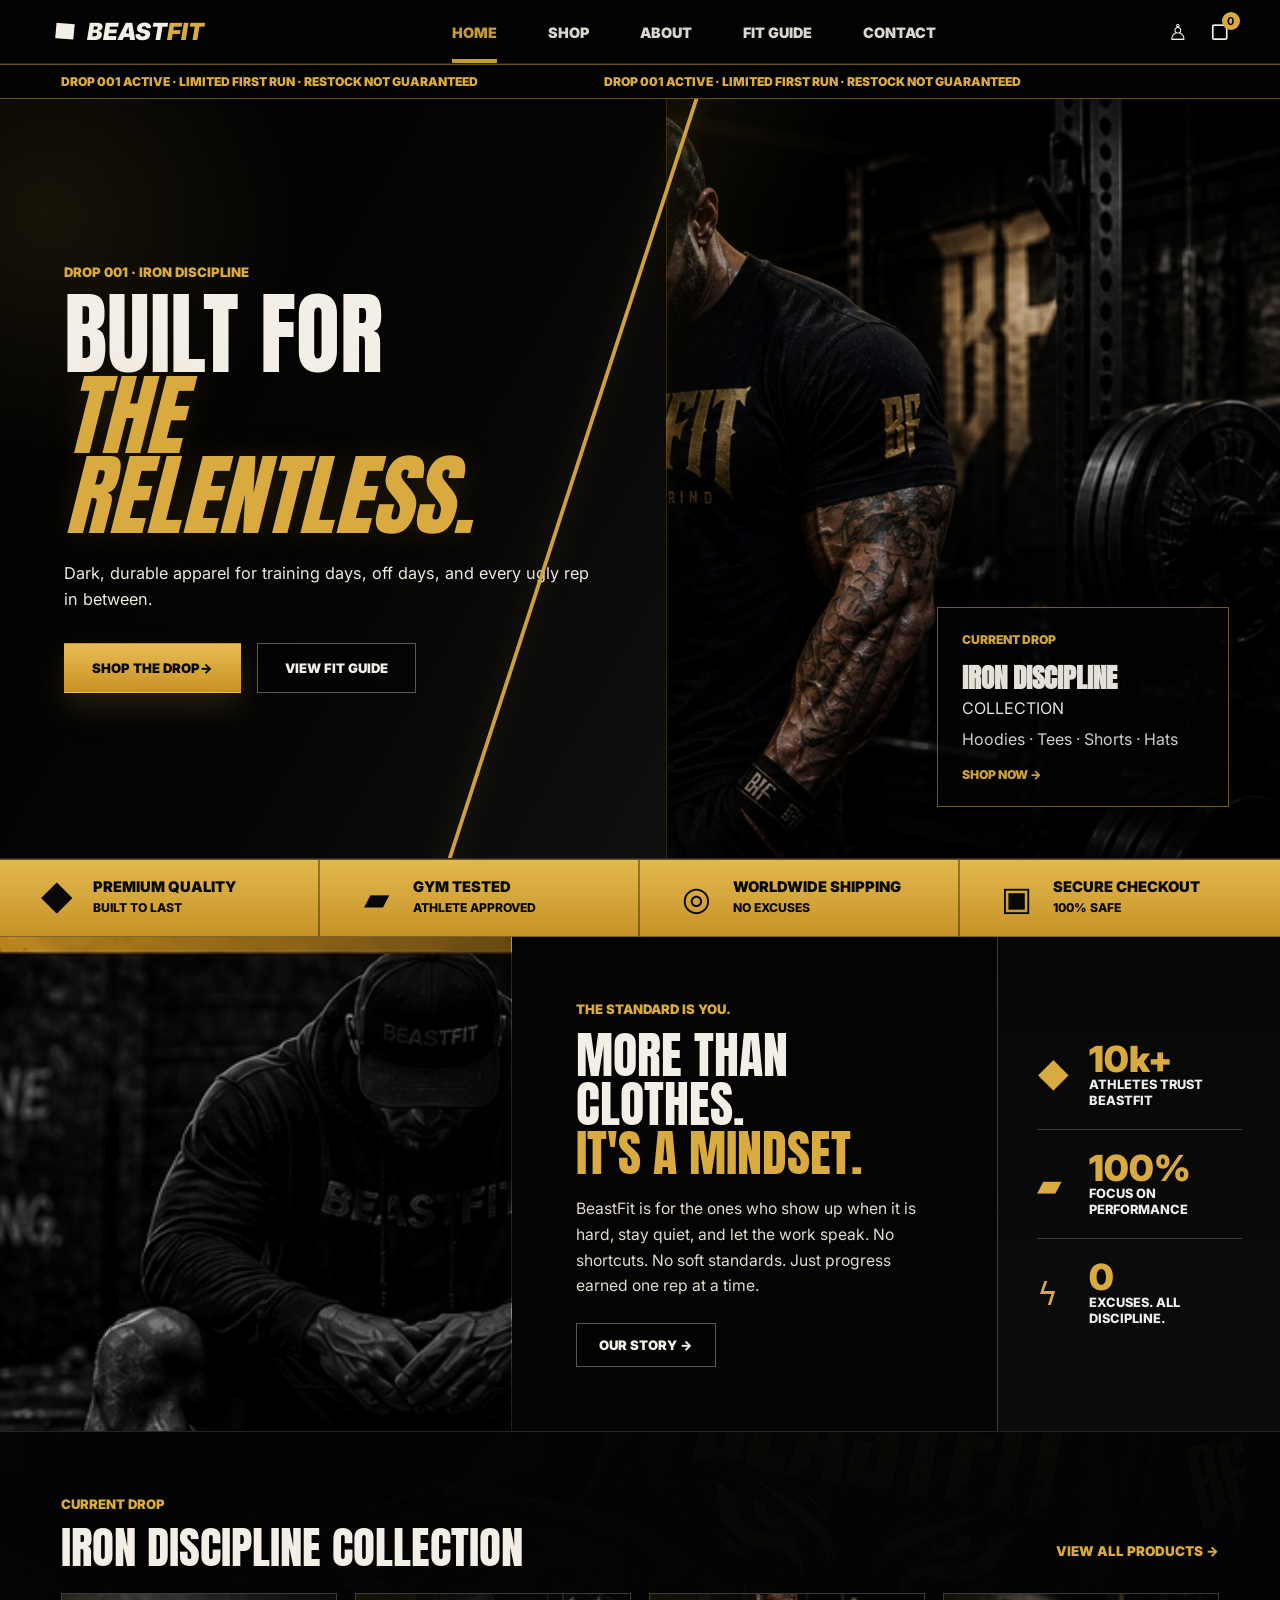
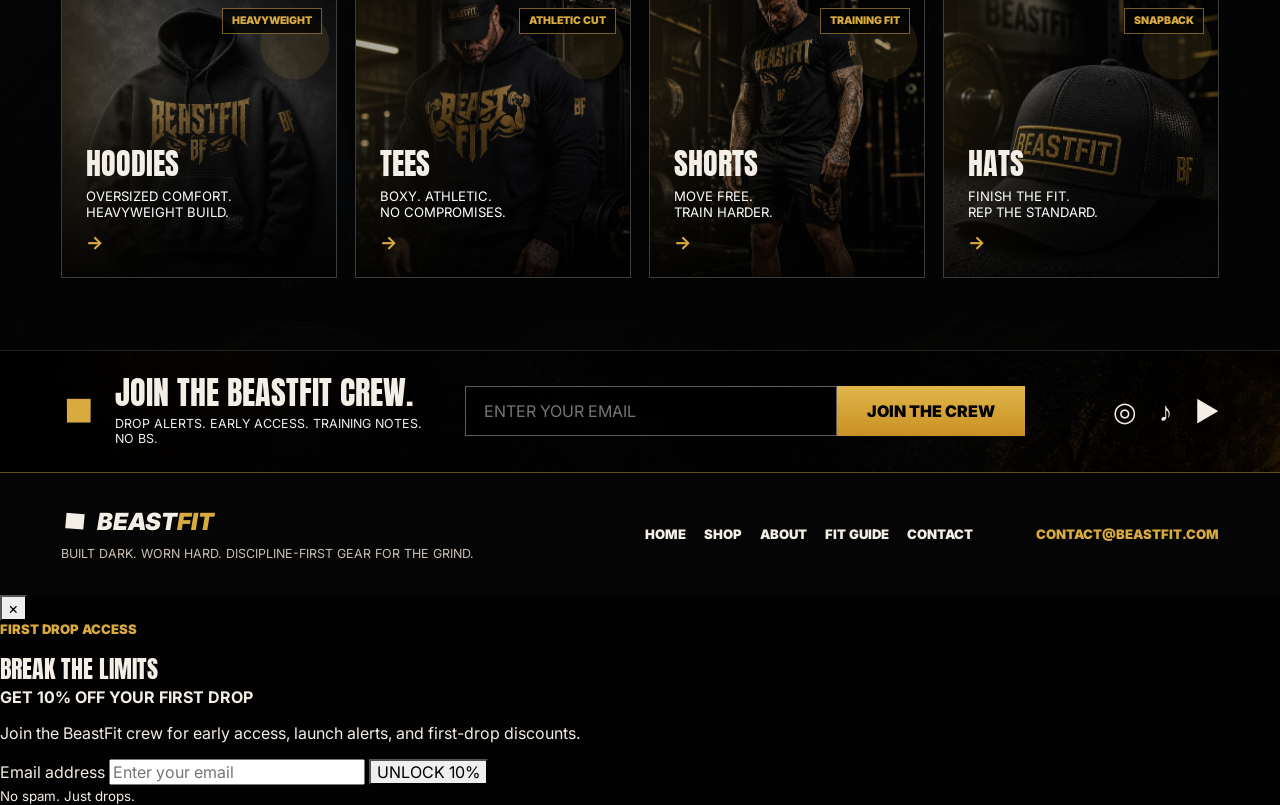
==== commit a61874f5: "Add BeastFit impact email popup markup" ====
--- a/index.html
+++ b/index.html
@@ -157,6 +157,47 @@
     <a class="footer-email" href="mailto:contact@beastfit.com">contact@beastfit.com</a>
   </footer>
 
+  <div class="impact-popup" id="impactSignupPopup" aria-hidden="true">
+    <div class="impact-popup__overlay" data-impact-close></div>
+    <section class="impact-popup__dialog" role="dialog" aria-modal="true" aria-labelledby="impactPopupTitle" aria-describedby="impactPopupDesc">
+      <button class="impact-popup__close" type="button" aria-label="Close signup offer" data-impact-close>&times;</button>
+
+      <div class="impact-popup__visual" aria-hidden="true">
+        <!-- Future impact image swap: add assets/popup-impact.jpg or assets/popup-impact.png and update the .impact-popup__image background in style.css. -->
+        <div class="impact-popup__image"></div>
+        <div class="impact-popup__flash"></div>
+        <div class="impact-popup__cracks"></div>
+        <div class="impact-popup__debris">
+          <span></span>
+          <span></span>
+          <span></span>
+          <span></span>
+          <span></span>
+          <span></span>
+        </div>
+        <div class="impact-popup__dumbbell">
+          <i></i>
+          <b></b>
+          <i></i>
+        </div>
+      </div>
+
+      <div class="impact-popup__content">
+        <p class="kicker">First Drop Access</p>
+        <h2 id="impactPopupTitle">BREAK THE LIMITS</h2>
+        <strong>GET 10% OFF YOUR FIRST DROP</strong>
+        <p id="impactPopupDesc">Join the BeastFit crew for early access, launch alerts, and first-drop discounts.</p>
+        <form name="beastfit-impact-popup" method="POST" data-netlify="true" class="impact-popup__form">
+          <input type="hidden" name="form-name" value="beastfit-impact-popup" />
+          <label for="impactPopupEmail">Email address</label>
+          <input id="impactPopupEmail" type="email" name="email" placeholder="Enter your email" autocomplete="email" required />
+          <button type="submit">UNLOCK 10%</button>
+        </form>
+        <small>No spam. Just drops.</small>
+      </div>
+    </section>
+  </div>
+
   <script src="script.js"></script>
 </body>
 </html>
--- a/style.css
+++ b/style.css
@@ -85,6 +85,22 @@
   position:relative;
   padding:24px 0 22px;
 }
+.nav a:before{
+  content:"";
+  position:absolute;
+  left:50%;
+  top:13px;
+  width:34px;
+  height:8px;
+  opacity:0;
+  transform:translate(-50%,8px);
+  transition:opacity .18s ease,transform .18s ease;
+  background:
+    radial-gradient(circle at 3px 50%,var(--gold) 0 3px,transparent 3.5px),
+    radial-gradient(circle at 31px 50%,var(--gold) 0 3px,transparent 3.5px),
+    linear-gradient(var(--gold),var(--gold)) center/24px 2px no-repeat;
+}
+.nav a:hover:before{opacity:.75;transform:translate(-50%,0)}
 .nav a.active,.nav a:hover{color:var(--gold)}
 .nav a.active:after{
   content:"";
@@ -95,12 +111,7 @@
   right:0;
   bottom:0;
 }
-.nav-icons{
-  display:flex;
-  justify-content:flex-end;
-  gap:22px;
-  font-size:1.35rem;
-}
+.nav-icons{display:flex;justify-content:flex-end;gap:22px;font-size:1.35rem}
 .bag{position:relative}
 .bag b{
   position:absolute;
@@ -117,19 +128,8 @@
 }
 .menu-toggle{display:none}
 
-h1,h2,h3{
-  font-family:Anton,Impact,'Arial Black',sans-serif;
-  font-weight:400;
-  text-transform:uppercase;
-  margin:0;
-}
-.kicker{
-  margin:0 0 14px;
-  text-transform:uppercase;
-  color:var(--gold);
-  font-weight:950;
-  font-size:.82rem;
-}
+h1,h2,h3{font-family:Anton,Impact,'Arial Black',sans-serif;font-weight:400;text-transform:uppercase;margin:0}
+.kicker{margin:0 0 14px;text-transform:uppercase;color:var(--gold);font-weight:950;font-size:.82rem}
 .btn{
   min-height:50px;
   display:inline-flex;
@@ -140,20 +140,55 @@
   text-transform:uppercase;
   font-weight:950;
   font-size:.82rem;
-  transition:transform .18s ease,border-color .18s ease,background .18s ease,color .18s ease;
+  transition:transform .18s ease,border-color .18s ease,background .18s ease,color .18s ease,box-shadow .18s ease;
 }
 .btn:hover{transform:translateY(-1px)}
 .btn.gold{
+  position:relative;
+  overflow:hidden;
   color:#080808;
   background:linear-gradient(180deg,#e6bd53,#c99124);
   box-shadow:0 15px 32px rgba(216,170,63,.16);
 }
-.btn.outline{
-  background:rgba(0,0,0,.42);
-  border-color:rgba(255,255,255,.34);
-}
-.btn.outline:hover{border-color:var(--gold);color:var(--gold)}
+.btn.gold:after{
+  content:"";
+  position:absolute;
+  top:-45%;
+  left:-65%;
+  width:42%;
+  height:190%;
+  pointer-events:none;
+  transform:skewX(-24deg);
+  background:linear-gradient(90deg,transparent,rgba(255,255,255,.42),transparent);
+}
+.btn.gold:hover:after{animation:buttonShine .56s ease forwards}
+.btn.outline{background:rgba(0,0,0,.42);border-color:rgba(255,255,255,.34)}
+.btn.outline:hover{border-color:var(--gold);color:var(--gold);box-shadow:inset 0 0 0 1px rgba(216,170,63,.18)}
 .btn.small{min-height:44px;padding:0 22px}
+
+.drop-alert{
+  margin-top:64px;
+  position:relative;
+  z-index:20;
+  overflow:hidden;
+  background:#030303;
+  border-block:1px solid rgba(216,170,63,.46);
+  color:var(--gold);
+  font-size:.76rem;
+  font-weight:950;
+  text-transform:uppercase;
+}
+.drop-alert-track{
+  display:flex;
+  gap:64px;
+  width:max-content;
+  min-width:100%;
+  padding:9px 0;
+  animation:dropTrack 32s linear infinite;
+}
+.drop-alert-track span{padding-left:clamp(20px,4.8vw,78px);white-space:nowrap}
+.drop-alert + main .hero-exact{margin-top:0}
+.drop-alert + .page-main{padding-top:0}
 
 .hero-exact{
   min-height:clamp(620px,calc(100vh - 92px),760px);
@@ -165,23 +200,14 @@
   background:#030303;
   border-bottom:1px solid rgba(255,255,255,.14);
 }
-.hero-exact:before{
-  content:"";
-  position:absolute;
-  inset:0;
-  z-index:3;
-  pointer-events:none;
-  background:linear-gradient(180deg,transparent 0%,rgba(0,0,0,.08) 100%);
-}
+.hero-exact:before{content:"";position:absolute;inset:0;z-index:3;pointer-events:none;background:linear-gradient(180deg,transparent 0%,rgba(0,0,0,.08) 100%)}
 .hero-left{
   position:relative;
   z-index:5;
   padding:clamp(54px,7vw,96px) clamp(22px,5vw,78px);
   display:flex;
   align-items:center;
-  background:
-    radial-gradient(circle at 7% 15%,rgba(216,170,63,.1),transparent 28%),
-    linear-gradient(120deg,#010101 0%,#050505 58%,#101010 100%);
+  background:radial-gradient(circle at 7% 15%,rgba(216,170,63,.1),transparent 28%),linear-gradient(120deg,#010101 0%,#050505 58%,#101010 100%);
 }
 .hero-copy{max-width:700px}
 .hero-left:after{
@@ -192,159 +218,62 @@
   bottom:-48px;
   width:4px;
   background:var(--gold);
-  transform:skewX(-18deg);
+  transform:skewX(-18deg) scaleY(1);
+  transform-origin:top;
   opacity:.95;
   box-shadow:0 0 28px rgba(216,170,63,.34);
-}
-.hero-right{
-  position:relative;
-  isolation:isolate;
-  background:url('assets/hero-athlete.jpg') center right/cover no-repeat;
-}
-.hero-right:before{
-  content:"";
-  position:absolute;
-  inset:0;
-  z-index:1;
-  background:
-    linear-gradient(90deg,rgba(0,0,0,.28),rgba(0,0,0,.04) 36%,rgba(0,0,0,.12)),
-    linear-gradient(180deg,rgba(0,0,0,.02),rgba(0,0,0,.2));
-}
-.hero-right:after{
-  content:"";
-  position:absolute;
-  inset:0;
-  z-index:2;
-  border-left:1px solid rgba(216,170,63,.22);
-  background:linear-gradient(115deg,rgba(216,170,63,.08),transparent 20%,transparent 82%,rgba(0,0,0,.12));
-  pointer-events:none;
-}
-.hero-left h1{
-  font-size:clamp(4.6rem,7vw,7.15rem);
-  line-height:.9;
-}
-.hero-left h1 em{
-  color:var(--gold);
-  font-style:italic;
-  text-shadow:0 0 34px rgba(216,170,63,.15);
-}
-.hero-sub{
-  max-width:565px;
-  color:#eee8dd;
-  line-height:1.62;
-  font-size:1.02rem;
-  margin:24px 0 30px;
-}
-.actions,.hero-mini-actions{
-  display:flex;
-  gap:16px;
-  flex-wrap:wrap;
-}
-.drop-card{
-  position:absolute;
-  right:clamp(22px,4vw,54px);
-  bottom:clamp(26px,4vw,54px);
-  width:min(292px,calc(100% - 44px));
-  padding:24px;
-  z-index:6;
-  background:rgba(3,3,3,.76);
-  border:1px solid rgba(216,170,63,.55);
-  box-shadow:0 24px 70px rgba(0,0,0,.5);
-}
-.drop-card small,.drop-card a{
-  display:block;
-  color:var(--gold);
-  text-transform:uppercase;
-  font-weight:950;
-  font-size:.76rem;
-}
-.drop-card strong{
-  display:block;
-  margin-top:10px;
-  font-family:Anton,Impact,sans-serif;
-  font-size:1.7rem;
-  text-transform:uppercase;
-}
+  animation:dividerReveal .72s ease-out both;
+}
+.hero-right{position:relative;isolation:isolate;background:url('assets/hero-athlete.jpg') center right/cover no-repeat}
+.hero-right:before{content:"";position:absolute;inset:0;z-index:1;background:linear-gradient(90deg,rgba(0,0,0,.28),rgba(0,0,0,.04) 36%,rgba(0,0,0,.12)),linear-gradient(180deg,rgba(0,0,0,.02),rgba(0,0,0,.2))}
+.hero-right:after{content:"";position:absolute;inset:0;z-index:2;border-left:1px solid rgba(216,170,63,.22);background:linear-gradient(115deg,rgba(216,170,63,.08),transparent 20%,transparent 82%,rgba(0,0,0,.12));pointer-events:none}
+.hero-left h1{font-size:clamp(4.6rem,7vw,7.15rem);line-height:.9}
+.hero-left h1 em{color:var(--gold);font-style:italic;text-shadow:0 0 34px rgba(216,170,63,.15)}
+.hero-sub{max-width:565px;color:#eee8dd;line-height:1.62;font-size:1.02rem;margin:24px 0 30px}
+.actions,.hero-mini-actions{display:flex;gap:16px;flex-wrap:wrap}
+.drop-card{position:absolute;right:clamp(22px,4vw,54px);bottom:clamp(26px,4vw,54px);width:min(292px,calc(100% - 44px));padding:24px;z-index:6;background:rgba(3,3,3,.76);border:1px solid rgba(216,170,63,.55);box-shadow:0 24px 70px rgba(0,0,0,.5)}
+.drop-card small,.drop-card a{display:block;color:var(--gold);text-transform:uppercase;font-weight:950;font-size:.76rem}
+.drop-card strong{display:block;margin-top:10px;font-family:Anton,Impact,sans-serif;font-size:1.7rem;text-transform:uppercase}
 .drop-card span{display:block;text-transform:uppercase;color:#eee}
 .drop-card p{margin:10px 0 16px;color:#ddd;line-height:1.4}
 
-.trust-strip{
-  min-height:78px;
-  display:grid;
-  grid-template-columns:repeat(4,1fr);
-  background:linear-gradient(180deg,#e2b94f,#c69227);
-  color:#080808;
-  border-block:1px solid rgba(0,0,0,.45);
-  box-shadow:0 16px 50px rgba(0,0,0,.55);
-}
-.trust-strip div{
-  display:grid;
-  grid-template-columns:48px auto;
-  grid-template-rows:auto auto;
-  align-content:center;
-  column-gap:13px;
-  padding:15px clamp(18px,2.5vw,34px);
-  border-right:2px solid rgba(0,0,0,.36);
-}
+.trust-strip{min-height:78px;display:grid;grid-template-columns:repeat(4,1fr);background:linear-gradient(180deg,#e2b94f,#c69227);color:#080808;border-block:1px solid rgba(0,0,0,.45);box-shadow:0 16px 50px rgba(0,0,0,.55)}
+.trust-strip div{display:grid;grid-template-columns:48px auto;grid-template-rows:auto auto;align-content:center;column-gap:13px;padding:15px clamp(18px,2.5vw,34px);border-right:2px solid rgba(0,0,0,.36)}
 .trust-strip div:last-child{border-right:0}
 .trust-strip i{grid-row:1/3;font-style:normal;font-size:2.05rem;align-self:center;justify-self:center}
 .trust-strip strong{text-transform:uppercase;font-weight:950;font-size:.92rem}
 .trust-strip span{text-transform:uppercase;font-size:.76rem;font-weight:800}
 
-.mindset{
-  min-height:440px;
-  display:grid;
-  grid-template-columns:minmax(320px,40%) minmax(360px,38%) minmax(220px,22%);
-  border-bottom:1px solid var(--line);
-  background:#040404;
-}
-.mindset-image{
-  min-height:440px;
-  background:
-    linear-gradient(90deg,rgba(0,0,0,.08),rgba(0,0,0,.48)),
-    url('assets/story-lifter.jpg') center 42%/cover no-repeat;
-  border-right:1px solid rgba(255,255,255,.12);
-}
-.mindset-copy{
-  display:flex;
-  flex-direction:column;
-  justify-content:center;
-  align-items:flex-start;
-  padding:clamp(40px,5vw,70px);
-  border-right:1px solid rgba(216,170,63,.35);
-}
+.mindset{min-height:440px;display:grid;grid-template-columns:minmax(320px,40%) minmax(360px,38%) minmax(220px,22%);border-bottom:1px solid var(--line);background:#040404}
+.mindset-image{min-height:440px;background:linear-gradient(90deg,rgba(0,0,0,.08),rgba(0,0,0,.48)),url('assets/story-lifter.jpg') center 42%/cover no-repeat;border-right:1px solid rgba(255,255,255,.12)}
+.mindset-copy{display:flex;flex-direction:column;justify-content:center;align-items:flex-start;padding:clamp(40px,5vw,70px);border-right:1px solid rgba(216,170,63,.35)}
 .mindset-copy h2{font-size:clamp(2.55rem,3.9vw,4.1rem);line-height:.98}
 .mindset-copy h2 span{color:var(--gold)}
 .mindset-copy p:not(.kicker){color:#e3dace;line-height:1.65;font-size:.98rem;max-width:500px;margin:18px 0 24px}
-.stats{
-  display:flex;
-  flex-direction:column;
-  justify-content:center;
-  padding:28px clamp(22px,3vw,42px);
-  background:linear-gradient(180deg,#070707,#0c0c0c);
-}
+.stats{display:flex;flex-direction:column;justify-content:center;padding:28px clamp(22px,3vw,42px);background:linear-gradient(180deg,#070707,#0c0c0c)}
 .stats div{display:grid;grid-template-columns:52px 1fr;grid-template-rows:auto auto;border-bottom:1px solid rgba(255,255,255,.2);padding:20px 0}
 .stats div:last-child{border-bottom:0}
 .stats i{grid-row:1/3;color:var(--gold);font-size:2rem;font-style:normal;align-self:center}
 .stats strong{color:var(--gold);font-size:2.25rem;line-height:1;font-weight:950}
 .stats span{text-transform:uppercase;color:#eee;font-size:.8rem;font-weight:800;line-height:1.25}
 
-.drop-section{
-  padding:64px clamp(20px,4.8vw,78px) 72px;
-  background:
-    linear-gradient(180deg,rgba(3,3,3,.95),rgba(3,3,3,.98)),
-    url('assets/drop-flatlay.jpg') center/cover no-repeat;
-}
+.drop-section{padding:64px clamp(20px,4.8vw,78px) 72px;background:linear-gradient(180deg,rgba(3,3,3,.95),rgba(3,3,3,.98)),url('assets/drop-flatlay.jpg') center/cover no-repeat}
 .section-row{max-width:var(--max);margin:0 auto 24px;display:flex;justify-content:space-between;align-items:end;gap:22px}
 .compact-row{margin-bottom:18px}
 .section-row h2{font-size:clamp(2.2rem,3.5vw,3.8rem);line-height:.95}
 .view-all{color:var(--gold);text-transform:uppercase;font-weight:950;font-size:.84rem;padding-bottom:10px;white-space:nowrap}
 .category-grid{max-width:var(--max);margin:0 auto;display:grid;grid-template-columns:repeat(4,minmax(0,1fr));gap:18px}
-.cat-card{min-height:285px;position:relative;padding:24px;display:flex;flex-direction:column;justify-content:end;overflow:hidden;border:1px solid rgba(255,255,255,.18);background:#111;isolation:isolate}
+.cat-card{min-height:285px;position:relative;padding:24px;display:flex;flex-direction:column;justify-content:end;overflow:hidden;border:1px solid rgba(255,255,255,.18);background:#111;isolation:isolate;transition:border-color .18s ease,box-shadow .18s ease,transform .18s ease}
 .cat-card:before{content:"";position:absolute;inset:0;background:center 42%/cover no-repeat;z-index:-2;opacity:.82;filter:none;transition:transform .25s ease,opacity .25s ease}
-.cat-card:after{content:"";position:absolute;inset:0;background:linear-gradient(180deg,rgba(0,0,0,.24),rgba(0,0,0,.08) 36%,rgba(0,0,0,.86)),linear-gradient(90deg,rgba(216,170,63,.12),transparent 48%);z-index:-1}
-.cat-card:hover:before{transform:scale(1.04);opacity:.9}
+.cat-card:after{content:"";position:absolute;inset:0;background:radial-gradient(circle at 85% 18%,rgba(216,170,63,.11) 0 34px,transparent 35px),linear-gradient(180deg,rgba(0,0,0,.24),rgba(0,0,0,.08) 36%,rgba(0,0,0,.86)),linear-gradient(90deg,rgba(216,170,63,.12),transparent 48%);z-index:-1}
+.cat-card:hover,.product-card:hover{border-color:rgba(216,170,63,.62);box-shadow:inset 0 0 0 1px rgba(216,170,63,.18),0 18px 45px rgba(0,0,0,.28)}
+.cat-card:hover:before{transform:scale(1.035);opacity:.9}
 .cat-card span{font-family:Anton,Impact,sans-serif;text-transform:uppercase;font-size:1.85rem;line-height:1}
+.cat-card span:before,.product-card:before{position:absolute;top:14px;right:14px;z-index:4;padding:7px 9px;background:rgba(0,0,0,.74);border:1px solid rgba(216,170,63,.54);color:var(--gold);font-family:Inter,Arial,sans-serif;font-size:.66rem;font-weight:950;text-transform:uppercase}
+.cat-card.hoodie span:before,.product-card[data-category="hoodie"]:before{content:"HEAVYWEIGHT"}
+.cat-card.tees span:before,.product-card[data-category="tee"]:before{content:"ATHLETIC CUT"}
+.cat-card.shorts span:before,.product-card[data-category="shorts"]:before{content:"TRAINING FIT"}
+.cat-card.hats span:before,.product-card[data-category="hat"]:before{content:"SNAPBACK"}
 .cat-card p{margin:9px 0 0;color:#fff;font-size:.82rem;line-height:1.25;text-transform:uppercase}
 .cat-card b{color:var(--gold);margin-top:10px;font-size:1.15rem}
 .hoodie:before{background-image:url('assets/hoodies.jpg');background-position:center 38%}
@@ -352,16 +281,7 @@
 .shorts:before{background-image:url('assets/shorts.jpg');background-position:center 42%}
 .hats:before{background-image:url('assets/hats.jpg');background-position:center 34%}
 
-.join-strip{
-  min-height:118px;
-  display:grid;
-  grid-template-columns:minmax(260px,1fr) minmax(380px,560px) 170px;
-  gap:24px;
-  align-items:center;
-  padding:26px clamp(20px,4.8vw,78px);
-  background:linear-gradient(90deg,rgba(0,0,0,.9),rgba(0,0,0,.84)),url('assets/texture.jpg') center/cover no-repeat;
-  border-top:1px solid var(--line);
-}
+.join-strip{min-height:118px;display:grid;grid-template-columns:minmax(260px,1fr) minmax(380px,560px) 170px;gap:24px;align-items:center;padding:26px clamp(20px,4.8vw,78px);background:linear-gradient(90deg,rgba(0,0,0,.9),rgba(0,0,0,.84)),url('assets/texture.jpg') center/cover no-repeat;border-top:1px solid var(--line)}
 .join-left{display:flex;align-items:center;gap:18px}
 .join-mark{color:var(--gold);font-size:2.2rem;transform:rotate(45deg)}
 .join-left h2{font-family:Anton,Impact,sans-serif;font-size:2rem;line-height:1}
@@ -373,19 +293,7 @@
 .fake-form-actions{gap:12px;justify-content:flex-end}
 
 .page-main{padding-top:64px;background:#030303;min-height:100vh}
-.page-hero{
-  min-height:430px;
-  display:flex;
-  flex-direction:column;
-  justify-content:center;
-  align-items:flex-start;
-  padding:112px clamp(20px,4.8vw,78px) 70px;
-  background:#050505 center/cover no-repeat;
-  border-bottom:1px solid var(--goldLine);
-  position:relative;
-  overflow:hidden;
-  isolation:isolate;
-}
+.page-hero{min-height:430px;display:flex;flex-direction:column;justify-content:center;align-items:flex-start;padding:112px clamp(20px,4.8vw,78px) 70px;background:#050505 center/cover no-repeat;border-bottom:1px solid var(--goldLine);position:relative;overflow:hidden;isolation:isolate}
 .page-hero:before{content:"";position:absolute;inset:0;z-index:-1;background:linear-gradient(90deg,rgba(0,0,0,.95),rgba(0,0,0,.8) 45%,rgba(0,0,0,.34)),linear-gradient(180deg,rgba(0,0,0,.12),rgba(0,0,0,.68))}
 .shop-hero{background-image:url('assets/shop-hero.jpg');background-position:center 38%}
 .about-hero{background-image:url('assets/about-hero.jpg');background-position:center 34%}
@@ -398,10 +306,11 @@
 .shop-filters{position:sticky;top:64px;z-index:20;display:flex;gap:10px;padding:16px clamp(20px,4.8vw,78px);background:rgba(3,3,3,.94);border-bottom:1px solid var(--line);overflow:auto}
 .filter-btn{border:1px solid rgba(255,255,255,.18);color:#fff;background:#111;padding:11px 16px;text-transform:uppercase;font-weight:950;cursor:pointer}
 .filter-btn.active,.filter-btn:hover{background:var(--gold);color:#050505}
-.shop-grid{max-width:var(--max);margin:0 auto;display:grid;grid-template-columns:repeat(4,minmax(0,1fr));gap:20px;padding:48px clamp(20px,4vw,32px) 42px}
-.product-card{display:flex;flex-direction:column;min-width:0;background:#0e0e0e;border:1px solid rgba(255,255,255,.15);padding:16px}
+.shop-grid{max-width:var(--max);margin:0 auto;display:grid;grid-template-columns:repeat(4,minmax(0,1fr));gap:20px;padding:42px clamp(20px,4vw,32px) 28px}
+.product-card{position:relative;display:flex;flex-direction:column;min-width:0;overflow:hidden;background:radial-gradient(circle at 90% 7%,rgba(216,170,63,.08) 0 48px,transparent 49px),#0e0e0e;border:1px solid rgba(255,255,255,.15);padding:16px;transition:border-color .18s ease,box-shadow .18s ease,transform .18s ease}
 .prod-img{height:clamp(250px,24vw,340px);position:relative;overflow:hidden;background:center 42%/cover no-repeat;border:1px solid rgba(255,255,255,.12)}
 .prod-img:after{content:"";position:absolute;inset:0;background:linear-gradient(180deg,rgba(0,0,0,.04),rgba(0,0,0,.14))}
+.product-card:hover .prod-img{background-size:108%}
 .hoodie-prod{background-image:url('assets/hoodies.jpg');background-position:center 38%}
 .tee-prod{background-image:url('assets/tees.jpg');background-position:center 36%}
 .shorts-prod{background-image:url('assets/shorts.jpg');background-position:center 42%}
@@ -410,17 +319,18 @@
 .product-card p{color:var(--muted);line-height:1.5;margin:10px 0 18px}
 .product-meta{margin-top:auto;display:flex;justify-content:space-between;align-items:center;gap:12px}
 .product-card strong{color:var(--gold);font-size:1.2rem}
-.product-card a{background:var(--gold);color:#050505;padding:11px 12px;text-transform:uppercase;font-size:.72rem;font-weight:950;text-align:center}
-.feature-band{max-width:var(--max);margin:0 auto 42px;min-height:260px;display:flex;align-items:end;padding:36px;border:1px solid var(--line);background:#080808 center/cover no-repeat;isolation:isolate;position:relative;overflow:hidden}
+.product-card a{position:relative;overflow:hidden;background:var(--gold);color:#050505;padding:11px 12px;text-transform:uppercase;font-size:.72rem;font-weight:950;text-align:center}
+.shop-help-grid{max-width:var(--max);margin:0 auto 36px;display:grid;grid-template-columns:1.15fr .85fr;gap:20px;padding:0 clamp(20px,4vw,32px)}
+.shop-help-grid article{background:#090909;border:1px solid var(--line);padding:30px}
+.shop-help-grid h2{font-size:clamp(1.9rem,3vw,2.8rem);line-height:1}
+.shop-help-grid p:not(.kicker){color:var(--muted);line-height:1.65}
+.feature-band{max-width:var(--max);margin:0 auto 70px;min-height:260px;display:flex;align-items:end;padding:36px;border:1px solid var(--line);background:#080808 center/cover no-repeat;isolation:isolate;position:relative;overflow:hidden}
 .feature-band:before{content:"";position:absolute;inset:0;background:linear-gradient(90deg,rgba(0,0,0,.88),rgba(0,0,0,.62),rgba(0,0,0,.16));z-index:-1}
 .feature-band div{max-width:560px}
 .feature-band h2{font-size:clamp(2.1rem,3.5vw,3.4rem);line-height:1}
 .feature-band p{color:#eee;line-height:1.65}
 .product-display-band{background-image:url('assets/product-display.jpg')}
-.shopify-note{max-width:var(--max);margin:0 auto 70px;padding:38px;border:1px solid var(--goldLine);background:#080808}
-.shopify-note h2{font-size:clamp(2.1rem,3vw,3.15rem);line-height:1}
-.shopify-note p{color:var(--muted);line-height:1.6}
-.shopify-note code{display:block;background:#000;color:var(--gold);border:1px solid var(--line);padding:16px;overflow:auto}
+.shopify-note{display:none}
 
 .about-split,.size-section,.contact-layout{max-width:var(--max);margin:0 auto;display:grid;grid-template-columns:minmax(320px,45%) 1fr;gap:24px;padding:56px clamp(20px,4vw,32px)}
 .poster-panel{min-height:520px;background:linear-gradient(180deg,rgba(0,0,0,.02),rgba(0,0,0,.32)),url('assets/about-motivation-poster.jpg') center/cover no-repeat;border:1px solid var(--line)}
@@ -434,11 +344,65 @@
 .principle-grid h3,.fit-cards h2{font-size:2rem;line-height:1;margin-top:12px}
 .principle-grid p,.fit-cards p{color:var(--muted);line-height:1.65}
 .fit-cards{max-width:var(--max);margin:0 auto;display:grid;grid-template-columns:repeat(4,1fr);gap:18px;padding:56px clamp(20px,4vw,32px) 24px}
-.size-table-wrap{background:#080808;border:1px solid var(--goldLine);padding:24px;overflow:auto}
-.fit-table{width:100%;border-collapse:collapse;min-width:620px}
-.fit-table th,.fit-table td{padding:16px;border-bottom:1px solid rgba(255,255,255,.12);text-align:left;vertical-align:top}
+.size-table-wrap{background:#080808;border:1px solid var(--goldLine);padding:24px;overflow:visible}
+.fit-table{width:100%;border-collapse:collapse;table-layout:fixed}
+.fit-table th,.fit-table td{padding:16px;border-bottom:1px solid rgba(255,255,255,.12);text-align:left;vertical-align:top;word-break:normal;overflow-wrap:anywhere}
 .fit-table th{color:var(--gold);text-transform:uppercase;font-size:.82rem}
 .fit-table td{color:#eee;line-height:1.5}
+.fit-builder{max-width:var(--max);margin:0 auto;padding:18px clamp(20px,4vw,32px) 58px;display:grid;grid-template-columns:minmax(320px,42%) 1fr;gap:24px;align-items:stretch}
+.fit-builder-panel{background:linear-gradient(180deg,#0b0b0b,#070707);border:1px solid var(--line);box-shadow:0 24px 60px rgba(0,0,0,.28)}
+.fit-builder-controls{padding:34px;display:flex;flex-direction:column;gap:24px}
+.fit-builder-controls h2{font-size:clamp(2.4rem,4vw,4rem);line-height:.95}
+.fit-builder-controls p:not(.kicker){margin:0;color:var(--muted);line-height:1.65}
+.fit-control-group{display:grid;gap:12px;padding-top:4px}
+.fit-control-group h3{font-size:1.35rem;line-height:1;color:var(--white)}
+.fit-options{display:flex;flex-wrap:wrap;gap:10px}
+.fit-option{min-height:46px;border:1px solid rgba(255,255,255,.18);background:#101010;color:#eee;padding:0 15px;text-transform:uppercase;font-weight:950;font-size:.75rem;cursor:pointer;transition:background .18s ease,border-color .18s ease,color .18s ease,box-shadow .18s ease,transform .18s ease}
+.fit-option:hover,.fit-option:focus-visible{border-color:var(--gold);color:var(--gold)}
+.fit-option.active{background:linear-gradient(180deg,#e0b64a,#c99024);border-color:var(--gold);color:#050505;box-shadow:0 12px 28px rgba(216,170,63,.16)}
+.fit-builder-actions{display:flex;flex-wrap:wrap;gap:12px;margin-top:auto}
+.fit-preview-panel{position:relative;overflow:hidden;padding:30px;display:grid;grid-template-rows:auto minmax(420px,1fr) auto;gap:18px;background:radial-gradient(circle at 74% 20%,rgba(216,170,63,.12) 0 90px,transparent 91px),linear-gradient(160deg,#050505,#101010 62%,#050505)}
+.fit-preview-panel:before{content:"";position:absolute;inset:18px;border:1px solid rgba(216,170,63,.22);pointer-events:none}
+.fit-preview-header{position:relative;z-index:2;display:flex;justify-content:space-between;gap:18px;align-items:flex-start}
+.fit-preview-header h3{font-size:2rem;line-height:1;color:var(--white)}
+.fit-mode-badges{display:flex;flex-wrap:wrap;justify-content:flex-end;gap:8px}
+.fit-mode-badges span{border:1px solid rgba(255,255,255,.16);color:#9d9487;background:rgba(0,0,0,.36);padding:7px 9px;text-transform:uppercase;font-weight:950;font-size:.66rem}
+.fit-builder[data-mode~="training"] [data-fit-mode="training"],.fit-builder[data-mode~="streetwear"] [data-fit-mode="streetwear"],.fit-builder[data-mode~="pump"] [data-fit-mode="pump"]{color:#050505;background:var(--gold);border-color:var(--gold)}
+.fit-stage{position:relative;z-index:1;display:grid;place-items:center;min-height:420px;background:linear-gradient(180deg,rgba(255,255,255,.035),rgba(255,255,255,.015));border:1px solid rgba(255,255,255,.09);overflow:hidden}
+.fit-stage:before{content:"";position:absolute;left:50%;bottom:34px;width:220px;height:26px;transform:translateX(-50%);border-radius:50%;background:radial-gradient(ellipse,rgba(216,170,63,.24),rgba(0,0,0,0) 68%)}
+.fit-stage:after{content:"BEASTFIT";position:absolute;right:22px;bottom:18px;color:rgba(216,170,63,.14);font-family:Anton,Impact,sans-serif;font-size:3.2rem;line-height:1;letter-spacing:0}
+.mannequin{position:relative;width:260px;height:390px;isolation:isolate}
+.mannequin span{position:absolute;display:block}
+.mannequin-head{left:100px;top:24px;width:62px;height:70px;border-radius:45% 45% 42% 42%;background:linear-gradient(180deg,#242424,#111);border:1px solid rgba(255,255,255,.12);box-shadow:inset 0 -18px 22px rgba(0,0,0,.5)}
+.mannequin-neck{left:116px;top:86px;width:30px;height:30px;background:#171717;border-inline:1px solid rgba(255,255,255,.08)}
+.mannequin-torso{left:72px;top:110px;width:118px;height:150px;border-radius:34px 34px 20px 20px;background:linear-gradient(180deg,#1c1c1c,#0b0b0b);border:1px solid rgba(255,255,255,.1)}
+.mannequin-arm{top:126px;width:30px;height:150px;border-radius:18px;background:linear-gradient(180deg,#161616,#090909);border:1px solid rgba(255,255,255,.08)}
+.mannequin-arm.left{left:45px;transform:rotate(7deg)}
+.mannequin-arm.right{right:45px;transform:rotate(-7deg)}
+.mannequin-leg{top:253px;width:42px;height:112px;border-radius:15px 15px 26px 26px;background:linear-gradient(180deg,#151515,#070707);border:1px solid rgba(255,255,255,.08)}
+.mannequin-leg.left{left:83px}.mannequin-leg.right{right:83px}
+.fit-layer{opacity:0;pointer-events:none;transition:opacity .2s ease,transform .2s ease;z-index:5}
+/* Future asset hook: swap these CSS-built layers for transparent PNGs in assets/fit-builder/*.png when product cutouts are ready. */
+.fit-hat{left:92px;top:12px;width:76px;height:34px}
+.fit-hat:before{content:"";position:absolute;left:8px;top:8px;width:55px;height:24px;border-radius:22px 22px 6px 6px;background:linear-gradient(180deg,#161616,#020202);border:1px solid rgba(216,170,63,.55)}
+.fit-hat:after{content:"";position:absolute;right:-7px;top:20px;width:36px;height:8px;background:var(--gold);transform:skewX(-18deg);box-shadow:0 3px 8px rgba(0,0,0,.42)}
+.fit-top{left:49px;top:103px;width:164px;height:174px}
+.fit-top:before{content:"";position:absolute;inset:22px 16px 0;border-radius:28px 28px 17px 17px;background:linear-gradient(180deg,#161616,#050505);border:1px solid rgba(216,170,63,.45);box-shadow:inset 0 0 0 1px rgba(255,255,255,.05)}
+.fit-top:after{content:"BF";position:absolute;left:50%;top:76px;transform:translateX(-50%);color:var(--gold);font-weight:950;font-style:italic;font-size:.9rem}
+.fit-bottom{left:78px;top:244px;width:106px;height:78px}
+.fit-bottom:before{content:"";position:absolute;left:0;right:0;top:0;height:62px;background:linear-gradient(180deg,#181818,#050505);border:1px solid rgba(216,170,63,.44);clip-path:polygon(0 0,100% 0,92% 100%,57% 100%,50% 58%,43% 100%,8% 100%)}
+.fit-builder[data-hat="snapback"] .fit-hat{opacity:1}
+.fit-builder[data-top="hoodie"] .fit-top{opacity:1;transform:scale(1.08) translateY(-4px)}
+.fit-builder[data-top="hoodie"] .fit-top:before{inset:4px 0 0;border-radius:42px 42px 20px 20px;background:linear-gradient(180deg,#1b1b1b,#050505)}
+.fit-builder[data-top="hoodie"] .fit-top:after{top:64px}
+.fit-builder[data-top="hoodie"] .fit-top{filter:drop-shadow(0 12px 18px rgba(0,0,0,.42))}
+.fit-builder[data-top="tee"] .fit-top{opacity:1;transform:scale(.94) translateY(2px)}
+.fit-builder[data-top="tee"] .fit-top:before{inset:30px 23px 14px;border-radius:18px 18px 12px 12px;background:linear-gradient(180deg,#141414,#060606)}
+.fit-builder[data-bottom="shorts"] .fit-bottom{opacity:1}
+.current-fit-summary{position:relative;z-index:2;display:grid;gap:10px;background:rgba(0,0,0,.54);border:1px solid rgba(255,255,255,.12);padding:18px}
+.current-fit-summary strong{color:var(--gold);text-transform:uppercase;font-size:.78rem}
+.current-fit-summary ul{list-style:none;margin:0;padding:0;display:flex;flex-wrap:wrap;gap:8px}
+.current-fit-summary li{border:1px solid rgba(216,170,63,.35);background:rgba(216,170,63,.08);padding:8px 10px;text-transform:uppercase;font-size:.72rem;font-weight:950;color:#eee}
 .contact-topic{display:grid;gap:6px;padding:18px 0;border-top:1px solid var(--line)}
 .contact-topic strong{color:var(--gold);text-transform:uppercase}
 .contact-topic span{color:#eee;line-height:1.5}
@@ -448,7 +412,7 @@
 .contact-form button{height:52px}
 
 .site-footer{position:relative;z-index:2;display:grid;grid-template-columns:minmax(260px,1fr) minmax(280px,auto) minmax(220px,auto);gap:26px;align-items:center;padding:34px clamp(20px,4.8vw,78px);background:#050505;border-top:1px solid var(--goldLine)}
-.footer-brand p{margin:10px 0 0;color:var(--muted);text-transform:uppercase;font-size:.78rem}
+.footer-brand p{margin:10px 0 0;color:var(--muted);text-transform:uppercase;font-size:.78rem;max-width:430px}
 .footer-nav{display:flex;gap:18px;flex-wrap:wrap;justify-content:center;text-transform:uppercase;font-weight:950;font-size:.82rem}
 .footer-nav a:hover,.footer-email:hover{color:var(--gold)}
 .footer-email{justify-self:end;color:var(--gold);font-weight:950;text-transform:uppercase;font-size:.82rem}
@@ -457,8 +421,11 @@
 .not-found-panel h1{font-size:clamp(3.4rem,8vw,7rem);line-height:.92}
 .not-found-panel p{color:var(--muted);line-height:1.7;margin:18px auto 28px;max-width:520px}
 .not-found-panel .actions{justify-content:center}
-
 .hidden{display:none!important}
+
+@keyframes dropTrack{from{transform:translateX(0)}to{transform:translateX(-50%)}}
+@keyframes buttonShine{from{left:-65%}to{left:125%}}
+@keyframes dividerReveal{from{transform:skewX(-18deg) scaleY(0)}to{transform:skewX(-18deg) scaleY(1)}}
 
 @media(max-width:1120px){
   .topbar{grid-template-columns:210px 1fr 90px}
@@ -474,6 +441,7 @@
   .stats div{border-bottom:0;border-right:1px solid rgba(255,255,255,.15);padding:18px}
   .stats div:last-child{border-right:0}
   .category-grid,.shop-grid,.fit-cards{grid-template-columns:repeat(2,minmax(0,1fr))}
+  .shop-help-grid{grid-template-columns:1fr}
   .join-strip,.site-footer{grid-template-columns:1fr}
   .socials,.footer-nav{justify-content:flex-start}
   .footer-email{justify-self:start}
@@ -484,6 +452,9 @@
   .hero-left:after{display:none}
   .hero-right{display:none}
   .about-split,.size-section,.contact-layout{grid-template-columns:1fr}
+  .fit-builder{grid-template-columns:1fr}
+  .fit-builder-controls{order:1}
+  .fit-preview-panel{order:2}
 }
 @media(max-width:760px){
   .topbar{height:60px;grid-template-columns:1fr auto;padding:0 16px}
@@ -492,9 +463,14 @@
   .nav{display:none;position:absolute;top:60px;left:16px;right:16px;flex-direction:column;gap:0;background:#050505;border:1px solid var(--goldLine);box-shadow:0 18px 50px rgba(0,0,0,.55)}
   .nav.open{display:flex}
   .nav a{padding:16px}
-  .nav a.active:after{display:none}
+  .nav a:before,.nav a.active:after{display:none}
   .nav-icons{display:none}
+  .drop-alert{margin-top:60px;font-size:.7rem}
+  .drop-alert-track{animation:none;width:100%;justify-content:center;gap:0;padding:8px 16px;text-align:center}
+  .drop-alert-track span{padding-left:0;white-space:normal}
+  .drop-alert-track span:nth-child(2){display:none}
   .hero-exact{margin-top:60px;min-height:auto}
+  .drop-alert + main .hero-exact{margin-top:0}
   .page-main{padding-top:60px}
   .hero-left{min-height:600px;padding:56px 18px;align-items:flex-end;background:linear-gradient(180deg,rgba(0,0,0,.3),rgba(0,0,0,.58) 45%,rgba(0,0,0,.95)),linear-gradient(90deg,rgba(0,0,0,.78),rgba(0,0,0,.26) 68%,rgba(0,0,0,.08)),url('assets/hero-athlete.jpg') 66% top/cover no-repeat}
   .hero-left h1{font-size:clamp(3rem,14.5vw,4.8rem);line-height:.92}
@@ -520,15 +496,41 @@
   .page-hero{min-height:430px;padding:62px 18px 42px;background-position:center center}
   .page-hero h1{font-size:clamp(3rem,15vw,4.7rem)}
   .shop-filters{top:60px;padding:12px 18px}
-  .shop-grid{padding:34px 18px}
+  .shop-grid{padding:34px 18px 24px}
   .product-card{padding:14px}
   .prod-img{height:300px}
   .product-meta{align-items:stretch;flex-direction:column}
   .product-card a{width:100%}
-  .feature-band,.shopify-note{margin-inline:18px;padding:24px}
+  .shop-help-grid{grid-template-columns:1fr;padding:0 18px;margin-bottom:28px}
+  .feature-band{margin-inline:18px;padding:24px}
   .about-split,.size-section,.contact-layout,.fit-cards{padding:36px 18px}
   .poster-panel{min-height:420px}
   .about-copy-panel,.size-copy,.contact-info,.contact-form{padding:26px}
   .manifesto-section{padding:18px 18px 44px}
+  .fit-builder{padding:0 18px 36px;gap:18px}
+  .fit-builder-controls,.fit-preview-panel{padding:24px}
+  .fit-options{display:grid;grid-template-columns:1fr;gap:9px}
+  .fit-option{min-height:50px;width:100%;text-align:left}
+  .fit-builder-actions{display:grid;grid-template-columns:1fr}
+  .fit-builder-actions .btn{width:100%}
+  .fit-preview-header{display:grid}
+  .fit-mode-badges{justify-content:flex-start}
+  .fit-preview-panel{grid-template-rows:auto minmax(360px,auto) auto}
+  .fit-stage{min-height:360px}
+  .fit-stage:after{font-size:2.25rem;right:14px}
+  .mannequin{transform:scale(.84);transform-origin:center}
+  .current-fit-summary ul{display:grid}
+  .size-table-wrap{padding:0;border:0;background:transparent}
+  .fit-table,.fit-table thead,.fit-table tbody,.fit-table tr,.fit-table td{display:block;width:100%}
+  .fit-table thead{display:none}
+  .fit-table tr{margin:0 0 14px;background:#080808;border:1px solid var(--goldLine);padding:12px}
+  .fit-table td{display:grid;grid-template-columns:118px 1fr;gap:12px;border-bottom:1px solid rgba(255,255,255,.1);padding:12px 4px}
+  .fit-table td:last-child{border-bottom:0}
+  .fit-table td:before{content:attr(data-label);color:var(--gold);font-weight:950;text-transform:uppercase;font-size:.72rem}
   .site-footer{padding:30px 18px}
 }
+@media(prefers-reduced-motion:reduce){
+  *,*:before,*:after{animation-duration:.001ms!important;animation-iteration-count:1!important;scroll-behavior:auto!important;transition-duration:.001ms!important}
+  .drop-alert-track{animation:none;transform:none}
+  .drop-alert-track span:nth-child(2){display:none}
+}
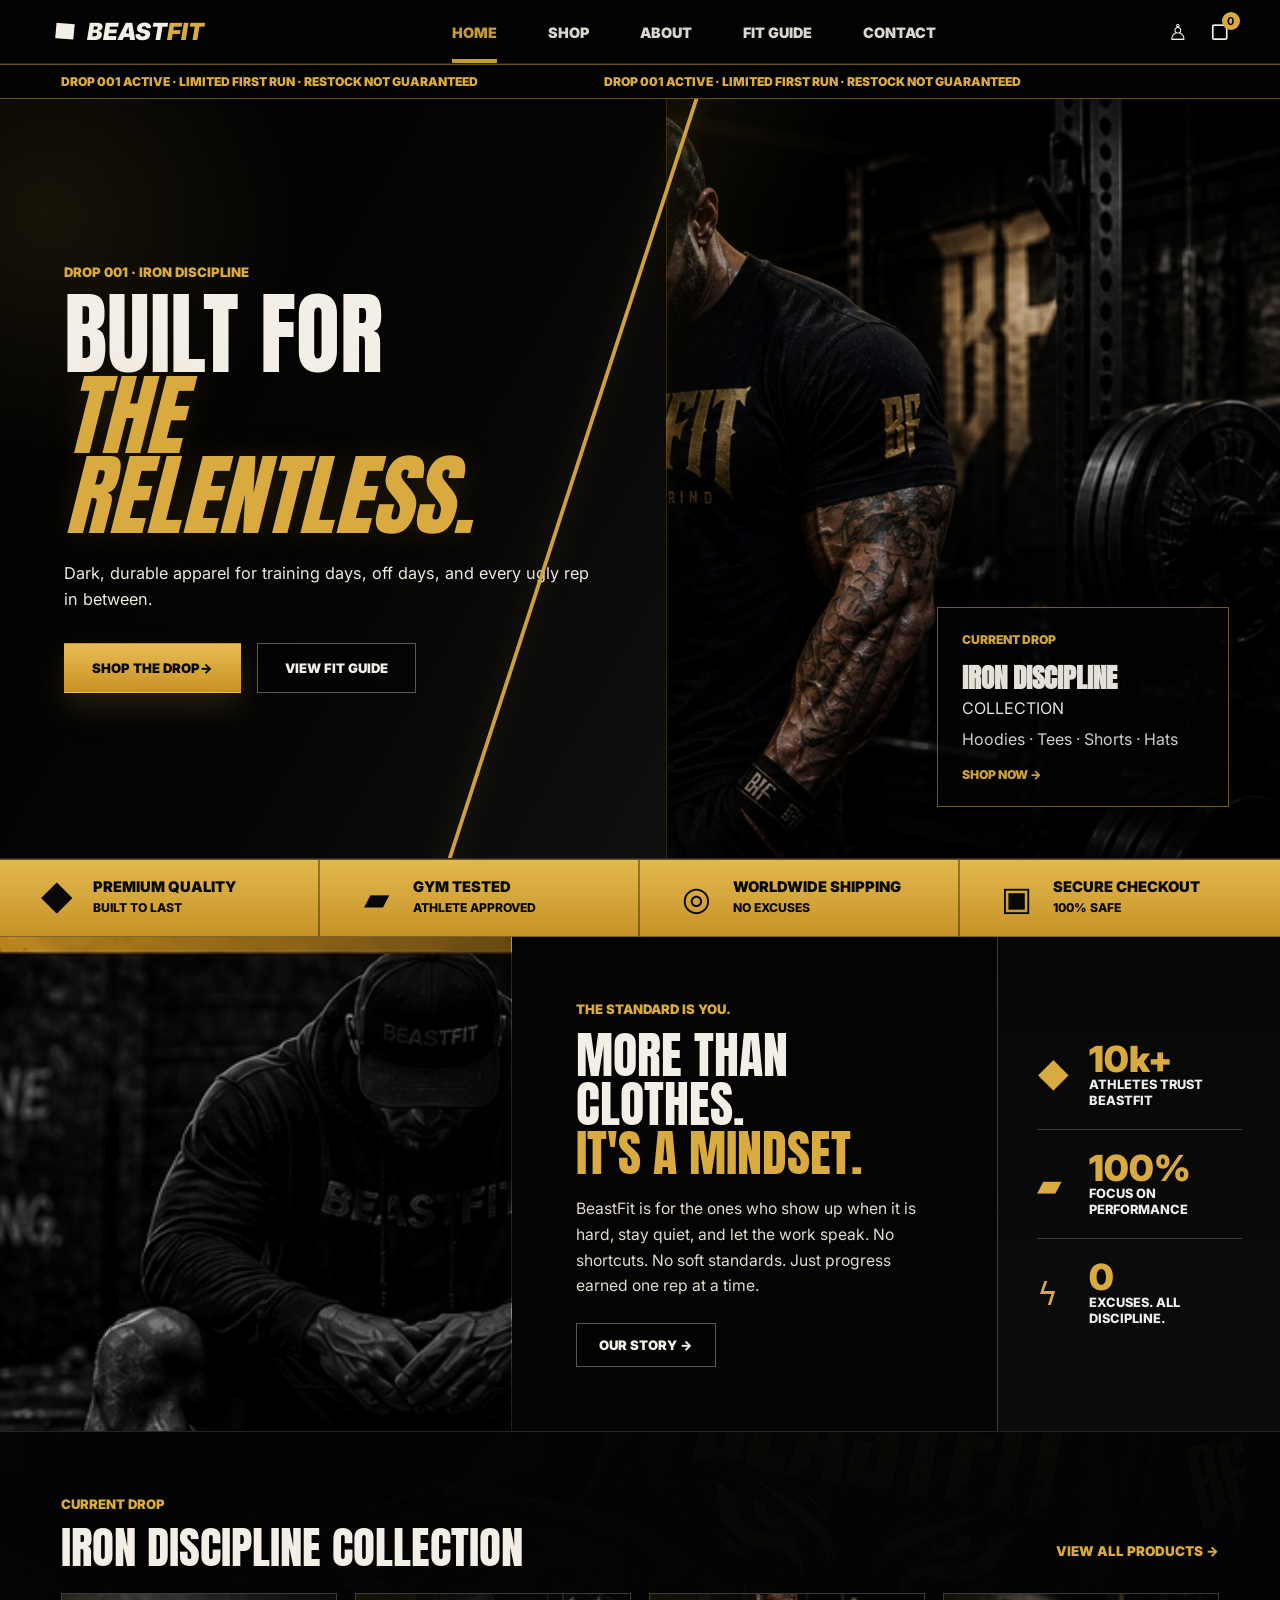
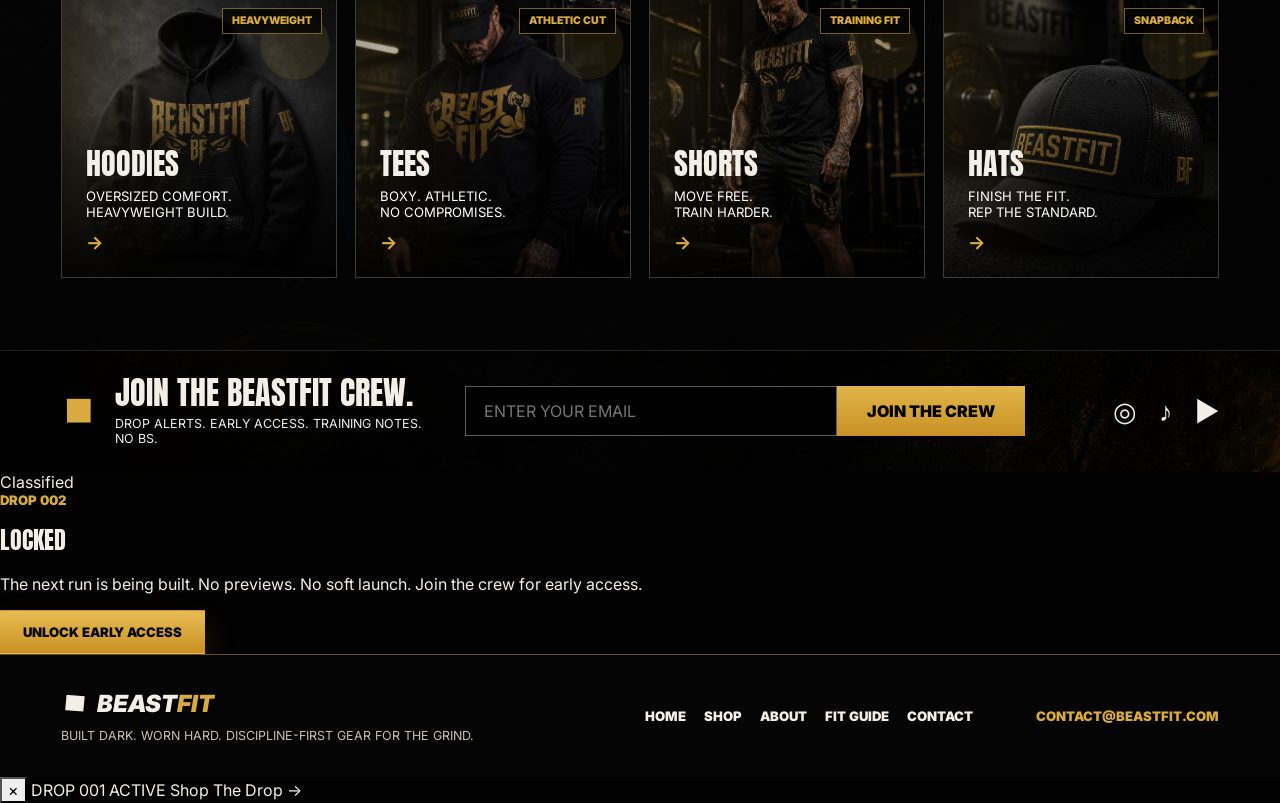
==== commit d0e2f81b: "Add V10 homepage drop experience" ====
--- a/index.html
+++ b/index.html
@@ -140,6 +140,16 @@
         <span>▶</span>
       </div>
     </section>
+
+    <section class="drop-locked" aria-labelledby="homeDropLockedTitle">
+      <div class="drop-locked-card">
+        <span class="locked-stamp">Classified</span>
+        <p class="kicker">Drop 002</p>
+        <h2 id="homeDropLockedTitle">Locked</h2>
+        <p>The next run is being built. No previews. No soft launch. Join the crew for early access.</p>
+        <a class="btn gold small" href="#contact" data-focus-join>Unlock Early Access</a>
+      </div>
+    </section>
   </main>
 
   <footer class="site-footer">
@@ -187,8 +197,8 @@
         <h2 id="impactPopupTitle">BREAK THE LIMITS</h2>
         <strong>GET 10% OFF YOUR FIRST DROP</strong>
         <p id="impactPopupDesc">Join the BeastFit crew for early access, launch alerts, and first-drop discounts.</p>
-        <form name="beastfit-impact-popup" method="POST" data-netlify="true" class="impact-popup__form">
-          <input type="hidden" name="form-name" value="beastfit-impact-popup" />
+        <form name="beastfit-popup-signup" method="POST" data-netlify="true" class="impact-popup__form">
+          <input type="hidden" name="form-name" value="beastfit-popup-signup" />
           <label for="impactPopupEmail">Email address</label>
           <input id="impactPopupEmail" type="email" name="email" placeholder="Enter your email" autocomplete="email" required />
           <button type="submit">UNLOCK 10%</button>
@@ -198,6 +208,12 @@
     </section>
   </div>
 
+  <div class="mobile-drop-bar" id="mobileDropBar" data-mobile-drop-page="home" aria-hidden="true">
+    <button type="button" aria-label="Close drop access bar" data-mobile-drop-close>&times;</button>
+    <span>DROP 001 ACTIVE</span>
+    <a href="shop.html">Shop The Drop &rarr;</a>
+  </div>
+
   <script src="script.js"></script>
 </body>
 </html>
--- a/style.css
+++ b/style.css
@@ -534,3 +534,326 @@
   .drop-alert-track{animation:none;transform:none}
   .drop-alert-track span:nth-child(2){display:none}
 }
+
+body.impact-popup-open{overflow:hidden}
+.impact-popup{
+  position:fixed;
+  inset:0;
+  z-index:300;
+  display:grid;
+  place-items:center;
+  padding:22px;
+  opacity:0;
+  visibility:hidden;
+  pointer-events:none;
+  transition:opacity .18s ease,visibility .18s ease;
+}
+.impact-popup.is-open{
+  opacity:1;
+  visibility:visible;
+  pointer-events:auto;
+}
+.impact-popup__overlay{
+  position:absolute;
+  inset:0;
+  background:rgba(0,0,0,.82);
+  backdrop-filter:blur(7px);
+}
+.impact-popup__dialog{
+  position:relative;
+  width:min(940px,100%);
+  max-height:calc(100vh - 44px);
+  display:grid;
+  grid-template-columns:minmax(310px,1.03fr) minmax(300px,.97fr);
+  overflow:hidden;
+  background:linear-gradient(135deg,#060606,#0d0d0d 68%,#030303);
+  border:1px solid rgba(216,170,63,.62);
+  box-shadow:0 34px 110px rgba(0,0,0,.78),0 0 0 1px rgba(255,255,255,.05);
+}
+.impact-popup.is-open .impact-popup__dialog{animation:impactDialogIn .32s ease-out both,impactShake .34s ease-out .64s both}
+.impact-popup__close{
+  position:absolute;
+  top:12px;
+  right:12px;
+  z-index:8;
+  width:44px;
+  height:44px;
+  border:1px solid rgba(255,255,255,.22);
+  background:rgba(0,0,0,.72);
+  color:#fff;
+  font-size:1.7rem;
+  line-height:1;
+  cursor:pointer;
+}
+.impact-popup__close:hover,.impact-popup__close:focus-visible{border-color:var(--gold);color:var(--gold)}
+.impact-popup__visual{
+  position:relative;
+  min-height:430px;
+  overflow:hidden;
+  isolation:isolate;
+  background:#050505;
+}
+/* Future image hook: replace this fallback with assets/popup-impact.jpg or assets/popup-impact.png when a dedicated impact image is uploaded. */
+.impact-popup__image{
+  position:absolute;
+  inset:0;
+  background:
+    linear-gradient(90deg,rgba(0,0,0,.18),rgba(0,0,0,.5)),
+    linear-gradient(180deg,rgba(0,0,0,.05),rgba(0,0,0,.52)),
+    url('assets/story-lifter.jpg') center 42%/cover no-repeat;
+  filter:contrast(1.08) saturate(.9);
+  transform:scale(1.01);
+}
+.impact-popup__visual:before{
+  content:"";
+  position:absolute;
+  inset:0;
+  z-index:2;
+  background:
+    radial-gradient(circle at 66% 48%,rgba(216,170,63,.22) 0 42px,transparent 43px),
+    radial-gradient(circle at 70% 49%,rgba(255,255,255,.14),transparent 24%),
+    linear-gradient(115deg,rgba(216,170,63,.12),transparent 36%,rgba(0,0,0,.36));
+  mix-blend-mode:screen;
+  opacity:.58;
+}
+.impact-popup__visual:after{
+  content:"CONCRETE IMPACT";
+  position:absolute;
+  left:20px;
+  bottom:18px;
+  z-index:3;
+  color:rgba(216,170,63,.2);
+  font-family:Anton,Impact,'Arial Black',sans-serif;
+  font-size:clamp(2rem,4vw,3.8rem);
+  line-height:.9;
+  text-transform:uppercase;
+}
+.impact-popup__flash{
+  position:absolute;
+  inset:0;
+  z-index:5;
+  opacity:0;
+  background:radial-gradient(circle at 64% 47%,rgba(255,237,188,.8),rgba(216,170,63,.34) 14%,transparent 36%);
+}
+.impact-popup.is-open .impact-popup__flash{animation:impactFlash .5s ease-out .5s both}
+.impact-popup__cracks{
+  position:absolute;
+  left:56%;
+  top:43%;
+  z-index:4;
+  width:250px;
+  height:220px;
+  opacity:0;
+  transform:translate(-50%,-50%) scale(.7);
+  background:
+    linear-gradient(32deg,transparent 47%,rgba(255,231,176,.7) 48% 49%,transparent 50%) 34px 20px/170px 92px no-repeat,
+    linear-gradient(104deg,transparent 48%,rgba(216,170,63,.62) 49% 50%,transparent 51%) 82px 44px/126px 150px no-repeat,
+    linear-gradient(150deg,transparent 47%,rgba(255,255,255,.35) 48% 49%,transparent 50%) 8px 104px/178px 76px no-repeat,
+    radial-gradient(circle at 50% 50%,rgba(0,0,0,.46) 0 10px,transparent 11px);
+}
+.impact-popup.is-open .impact-popup__cracks{animation:impactCracks .7s ease-out .52s both}
+.impact-popup__debris span{
+  position:absolute;
+  z-index:6;
+  left:64%;
+  top:48%;
+  width:8px;
+  height:8px;
+  background:linear-gradient(180deg,#e4ba4d,#7d5719);
+  opacity:0;
+  box-shadow:0 0 18px rgba(216,170,63,.26);
+}
+.impact-popup__debris span:nth-child(2){width:6px;height:14px}
+.impact-popup__debris span:nth-child(3){width:12px;height:5px}
+.impact-popup__debris span:nth-child(4){width:7px;height:7px}
+.impact-popup__debris span:nth-child(5){width:10px;height:10px}
+.impact-popup__debris span:nth-child(6){width:5px;height:12px}
+.impact-popup.is-open .impact-popup__debris span:nth-child(1){animation:debrisOne .58s ease-out .58s both}
+.impact-popup.is-open .impact-popup__debris span:nth-child(2){animation:debrisTwo .58s ease-out .57s both}
+.impact-popup.is-open .impact-popup__debris span:nth-child(3){animation:debrisThree .58s ease-out .6s both}
+.impact-popup.is-open .impact-popup__debris span:nth-child(4){animation:debrisFour .58s ease-out .59s both}
+.impact-popup.is-open .impact-popup__debris span:nth-child(5){animation:debrisFive .58s ease-out .6s both}
+.impact-popup.is-open .impact-popup__debris span:nth-child(6){animation:debrisSix .58s ease-out .57s both}
+.impact-popup__dumbbell{
+  position:absolute;
+  left:58%;
+  top:48%;
+  z-index:7;
+  width:188px;
+  height:84px;
+  transform:translate(-180%,-56%) rotate(-14deg) scale(.38);
+  transform-origin:center;
+  opacity:0;
+  filter:drop-shadow(0 24px 30px rgba(0,0,0,.72));
+}
+.impact-popup__dumbbell b,.impact-popup__dumbbell i{position:absolute;display:block}
+.impact-popup__dumbbell b{
+  left:36px;
+  right:36px;
+  top:37px;
+  height:10px;
+  background:linear-gradient(180deg,#c7c7c7,#1f1f1f 48%,#090909);
+  border:1px solid rgba(255,255,255,.24);
+}
+.impact-popup__dumbbell i{
+  top:14px;
+  width:38px;
+  height:56px;
+  border-radius:8px;
+  background:linear-gradient(90deg,#080808,#242424 42%,#040404);
+  border:1px solid rgba(216,170,63,.38);
+  box-shadow:inset 0 0 0 5px rgba(255,255,255,.04);
+}
+.impact-popup__dumbbell i:first-child{left:0}
+.impact-popup__dumbbell i:last-child{right:0}
+.impact-popup.is-open .impact-popup__dumbbell{animation:dumbbellImpact 1.05s cubic-bezier(.16,.9,.24,1) both}
+.impact-popup__content{
+  position:relative;
+  z-index:3;
+  display:flex;
+  flex-direction:column;
+  justify-content:center;
+  padding:clamp(34px,5vw,58px);
+  background:
+    radial-gradient(circle at 100% 0,rgba(216,170,63,.12),transparent 34%),
+    linear-gradient(180deg,rgba(255,255,255,.035),rgba(255,255,255,0));
+}
+.impact-popup.is-open .impact-popup__content{animation:impactContentReveal .44s ease-out .72s both}
+.impact-popup__content h2{
+  font-size:clamp(3rem,6vw,5.6rem);
+  line-height:.88;
+  max-width:460px;
+}
+.impact-popup__content strong{
+  display:block;
+  margin-top:16px;
+  color:var(--gold);
+  text-transform:uppercase;
+  font-size:clamp(1rem,2vw,1.28rem);
+  font-weight:950;
+}
+.impact-popup__content p:not(.kicker){
+  color:#e7dfd1;
+  line-height:1.62;
+  margin:16px 0 22px;
+  max-width:470px;
+}
+.impact-popup__form{
+  display:grid;
+  grid-template-columns:minmax(0,1fr) auto;
+  gap:10px;
+  margin-top:2px;
+}
+.impact-popup__form label{
+  position:absolute;
+  width:1px;
+  height:1px;
+  overflow:hidden;
+  clip:rect(0 0 0 0);
+  clip-path:inset(50%);
+  white-space:nowrap;
+}
+.impact-popup__form input{
+  min-width:0;
+  height:54px;
+  border:1px solid rgba(255,255,255,.24);
+  background:#000;
+  color:#fff;
+  padding:0 16px;
+  text-transform:none;
+}
+.impact-popup__form input::placeholder{text-transform:uppercase;color:#8f8678}
+.impact-popup__form button{
+  position:relative;
+  overflow:hidden;
+  height:54px;
+  border:0;
+  background:linear-gradient(180deg,#e3b94d,#c68c22);
+  color:#050505;
+  padding:0 22px;
+  text-transform:uppercase;
+  font-weight:950;
+  cursor:pointer;
+}
+.impact-popup__form button:after{
+  content:"";
+  position:absolute;
+  top:-55%;
+  left:-70%;
+  width:42%;
+  height:210%;
+  transform:skewX(-24deg);
+  background:linear-gradient(90deg,transparent,rgba(255,255,255,.42),transparent);
+}
+.impact-popup__form button:hover:after{animation:buttonShine .56s ease forwards}
+.impact-popup__content small{
+  display:block;
+  margin-top:12px;
+  color:#a99f90;
+  text-transform:uppercase;
+  font-size:.72rem;
+  font-weight:800;
+}
+
+@keyframes impactDialogIn{from{opacity:0;transform:translateY(18px) scale(.98)}to{opacity:1;transform:translateY(0) scale(1)}}
+@keyframes impactShake{
+  0%,100%{transform:translate(0,0)}
+  22%{transform:translate(-7px,2px)}
+  48%{transform:translate(6px,-2px)}
+  70%{transform:translate(-3px,1px)}
+}
+@keyframes dumbbellImpact{
+  0%{opacity:0;transform:translate(-180%,-56%) rotate(-14deg) scale(.38)}
+  36%{opacity:1}
+  63%{opacity:1;transform:translate(-36%,-54%) rotate(8deg) scale(1.38)}
+  76%{transform:translate(-48%,-54%) rotate(5deg) scale(.98)}
+  100%{opacity:1;transform:translate(-47%,-54%) rotate(5deg) scale(1)}
+}
+@keyframes impactFlash{
+  0%,100%{opacity:0}
+  34%{opacity:.9}
+}
+@keyframes impactCracks{
+  0%{opacity:0;transform:translate(-50%,-50%) scale(.65)}
+  34%{opacity:1;transform:translate(-50%,-50%) scale(1.03)}
+  100%{opacity:.72;transform:translate(-50%,-50%) scale(1)}
+}
+@keyframes impactContentReveal{from{opacity:.58;filter:blur(2px);transform:translateX(10px)}to{opacity:1;filter:blur(0);transform:translateX(0)}}
+@keyframes debrisOne{0%{opacity:0;transform:translate(0,0) rotate(0)}30%{opacity:1}100%{opacity:0;transform:translate(-110px,-78px) rotate(120deg)}}
+@keyframes debrisTwo{0%{opacity:0;transform:translate(0,0) rotate(0)}30%{opacity:1}100%{opacity:0;transform:translate(78px,-96px) rotate(-96deg)}}
+@keyframes debrisThree{0%{opacity:0;transform:translate(0,0) rotate(0)}30%{opacity:1}100%{opacity:0;transform:translate(128px,22px) rotate(160deg)}}
+@keyframes debrisFour{0%{opacity:0;transform:translate(0,0) rotate(0)}30%{opacity:1}100%{opacity:0;transform:translate(-76px,86px) rotate(-80deg)}}
+@keyframes debrisFive{0%{opacity:0;transform:translate(0,0) rotate(0)}30%{opacity:1}100%{opacity:0;transform:translate(38px,112px) rotate(110deg)}}
+@keyframes debrisSix{0%{opacity:0;transform:translate(0,0) rotate(0)}30%{opacity:1}100%{opacity:0;transform:translate(-138px,18px) rotate(-140deg)}}
+
+@media(max-width:760px){
+  .impact-popup{padding:14px;align-items:center}
+  .impact-popup__dialog{
+    grid-template-columns:1fr;
+    width:100%;
+    max-height:calc(100vh - 28px);
+    overflow:auto;
+  }
+  .impact-popup__visual{min-height:210px}
+  .impact-popup__visual:after{font-size:2.2rem;left:14px;bottom:12px}
+  .impact-popup__dumbbell{width:132px;height:60px}
+  .impact-popup__dumbbell b{left:26px;right:26px;top:27px;height:8px}
+  .impact-popup__dumbbell i{top:9px;width:28px;height:42px}
+  .impact-popup__cracks{width:180px;height:160px}
+  .impact-popup__content{padding:28px 18px 22px}
+  .impact-popup__content h2{font-size:3rem}
+  .impact-popup__form{grid-template-columns:1fr}
+  .impact-popup__form input,.impact-popup__form button{width:100%}
+  .impact-popup__close{top:10px;right:10px;width:46px;height:46px}
+  .impact-popup.is-open .impact-popup__dialog{animation:impactDialogIn .24s ease-out both}
+}
+@media(prefers-reduced-motion:reduce){
+  .impact-popup,.impact-popup__dialog,.impact-popup__content,.impact-popup__flash,.impact-popup__cracks,.impact-popup__debris span,.impact-popup__dumbbell{
+    animation:none!important;
+    transition:none!important;
+  }
+  .impact-popup.is-open .impact-popup__content{filter:none;opacity:1;transform:none}
+  .impact-popup.is-open .impact-popup__flash{opacity:0}
+  .impact-popup.is-open .impact-popup__cracks{opacity:.48;transform:translate(-50%,-50%) scale(1)}
+  .impact-popup.is-open .impact-popup__dumbbell{opacity:1;transform:translate(-47%,-54%) rotate(5deg) scale(1)}
+}
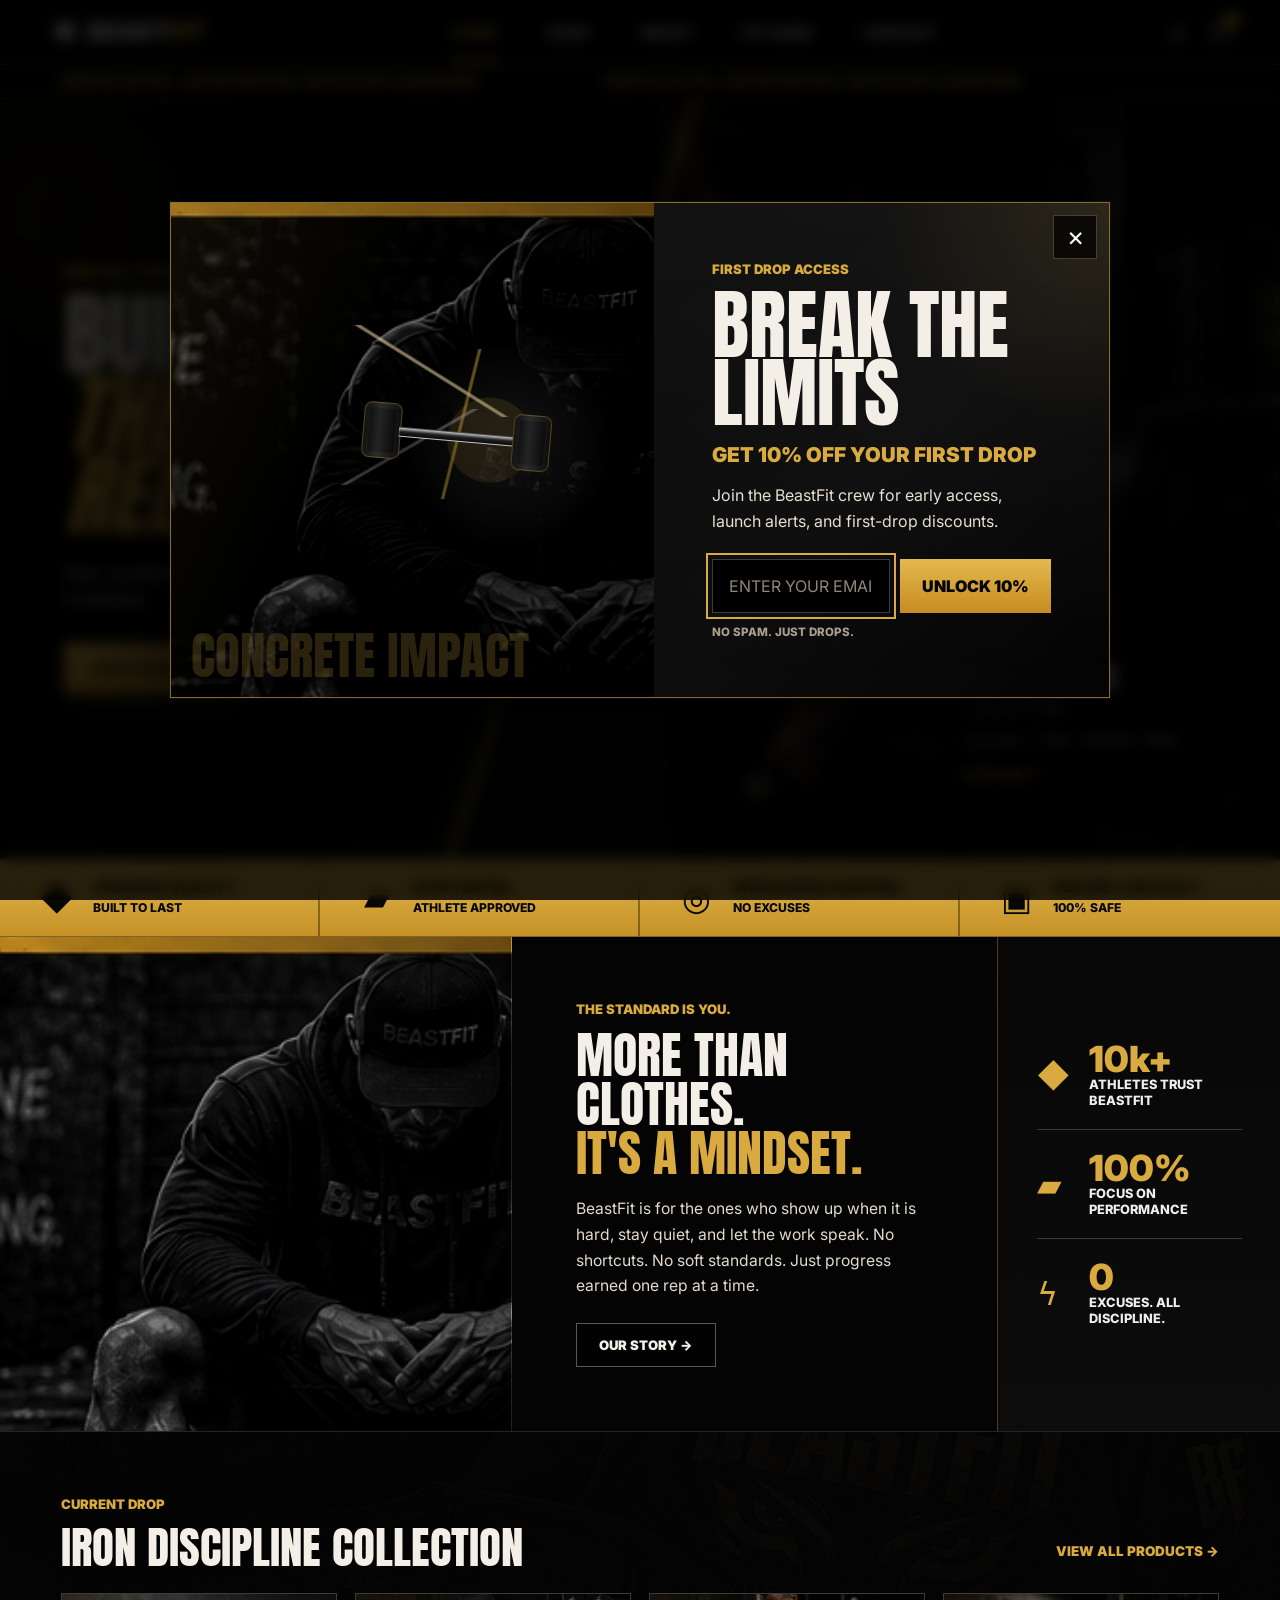
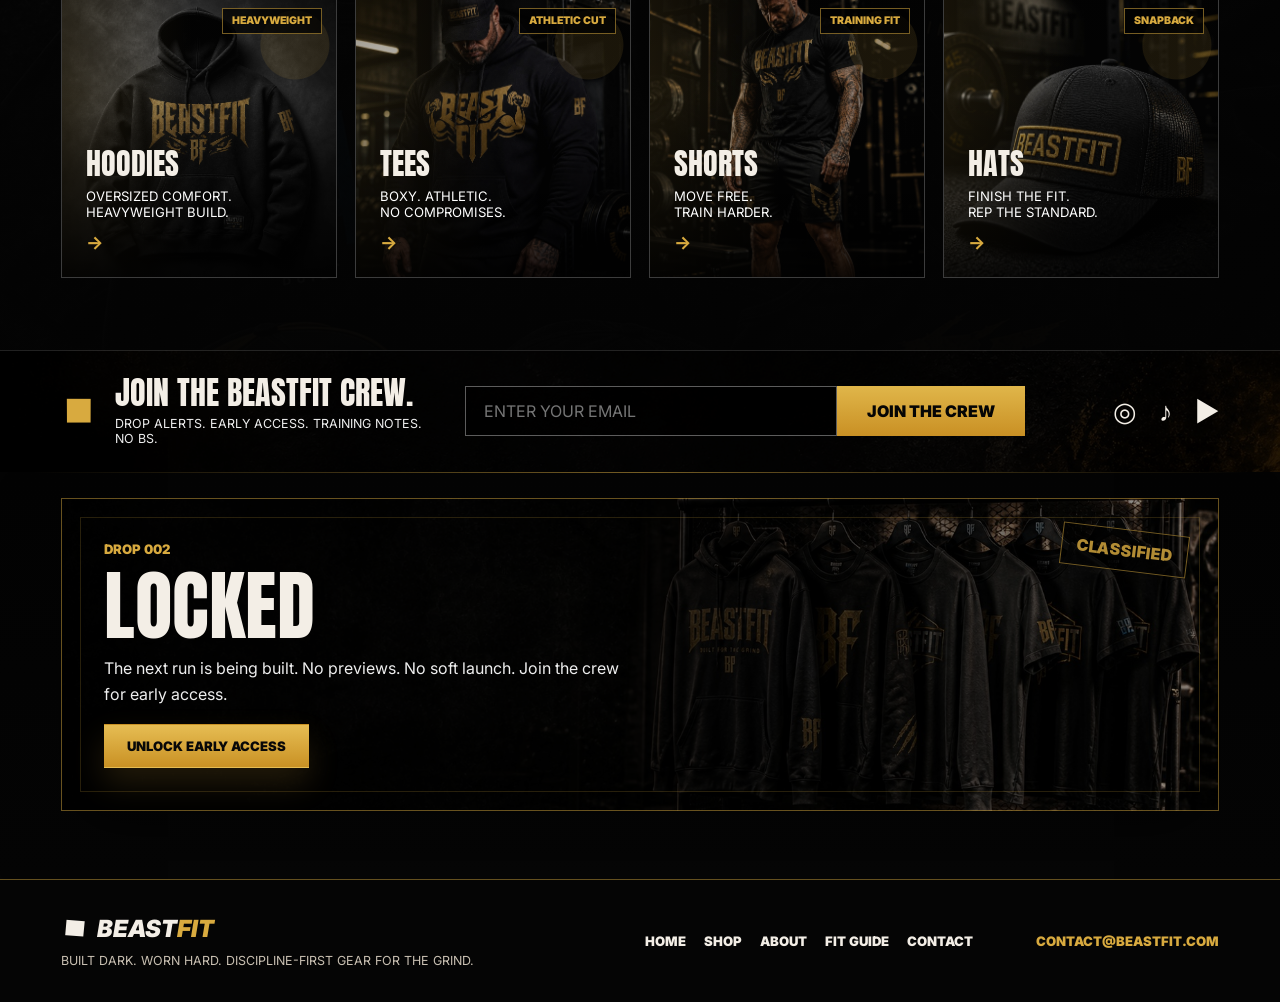
==== commit cb7ed904: "Scope V10 homepage styles" ====
--- a/index.html
+++ b/index.html
@@ -6,6 +6,22 @@
   <title>BeastFit | Built For The Relentless</title>
   <meta name="description" content="BeastFit black and gold gym streetwear built for discipline, grit, and the grind." />
   <link rel="stylesheet" href="style.css" />
+  <style>
+    .drop-locked{position:relative;padding:26px clamp(20px,4.8vw,78px) 68px;background:linear-gradient(180deg,#030303,#050505)}
+    .drop-locked:before{content:"";position:absolute;left:clamp(20px,4vw,32px);right:clamp(20px,4vw,32px);top:0;height:1px;background:linear-gradient(90deg,transparent,var(--gold),transparent);opacity:.55}
+    .drop-locked-card{max-width:var(--max);min-height:270px;margin:0 auto;position:relative;overflow:hidden;display:flex;flex-direction:column;justify-content:center;align-items:flex-start;padding:42px;border:1px solid rgba(216,170,63,.48);background:linear-gradient(90deg,rgba(0,0,0,.92),rgba(0,0,0,.74) 58%,rgba(0,0,0,.38)),url('assets/product-rack.jpg') center 45%/cover no-repeat;box-shadow:0 24px 70px rgba(0,0,0,.42)}
+    .drop-locked-card:before{content:"";position:absolute;inset:18px;border:1px solid rgba(216,170,63,.18);pointer-events:none}
+    .drop-locked-card h2{font-size:clamp(3rem,6vw,6rem);line-height:.9}
+    .drop-locked-card p:not(.kicker){position:relative;z-index:2;color:#eee;max-width:520px;line-height:1.62}
+    .locked-stamp{position:absolute;right:30px;top:30px;z-index:2;color:rgba(216,170,63,.82);border:1px solid rgba(216,170,63,.54);padding:10px 14px;text-transform:uppercase;font-weight:950;transform:rotate(7deg);background:rgba(0,0,0,.52)}
+    .mobile-drop-bar{position:fixed;left:12px;right:12px;bottom:calc(12px + env(safe-area-inset-bottom));z-index:180;min-height:54px;display:none;align-items:center;gap:10px;padding:8px 8px 8px 12px;background:rgba(3,3,3,.94);border:1px solid rgba(216,170,63,.56);box-shadow:0 18px 48px rgba(0,0,0,.56);transform:translateY(120%);opacity:0;pointer-events:none;transition:transform .22s ease,opacity .22s ease}
+    .mobile-drop-bar span{flex:1;color:var(--gold);text-transform:uppercase;font-weight:950;font-size:.76rem}
+    .mobile-drop-bar a{min-height:38px;display:inline-flex;align-items:center;justify-content:center;padding:0 12px;background:var(--gold);color:#050505;text-transform:uppercase;font-size:.68rem;font-weight:950}
+    .mobile-drop-bar button{width:36px;height:36px;border:1px solid rgba(255,255,255,.18);background:#080808;color:#fff;font-size:1.25rem;line-height:1}
+    body.impact-popup-open .mobile-drop-bar{opacity:0;pointer-events:none;transform:translateY(120%)}
+    @media(max-width:760px){.drop-locked{padding:22px 18px 46px}.drop-locked-card{min-height:300px;padding:30px 22px}.locked-stamp{right:18px;top:18px;font-size:.7rem}.mobile-drop-bar.is-visible{display:flex;opacity:1;pointer-events:auto;transform:translateY(0)}body.has-mobile-drop .site-footer{padding-bottom:104px}}
+    @media(prefers-reduced-motion:reduce){.mobile-drop-bar{transition:none!important}}
+  </style>
 </head>
 <body>
   <header class="topbar" id="topbar">
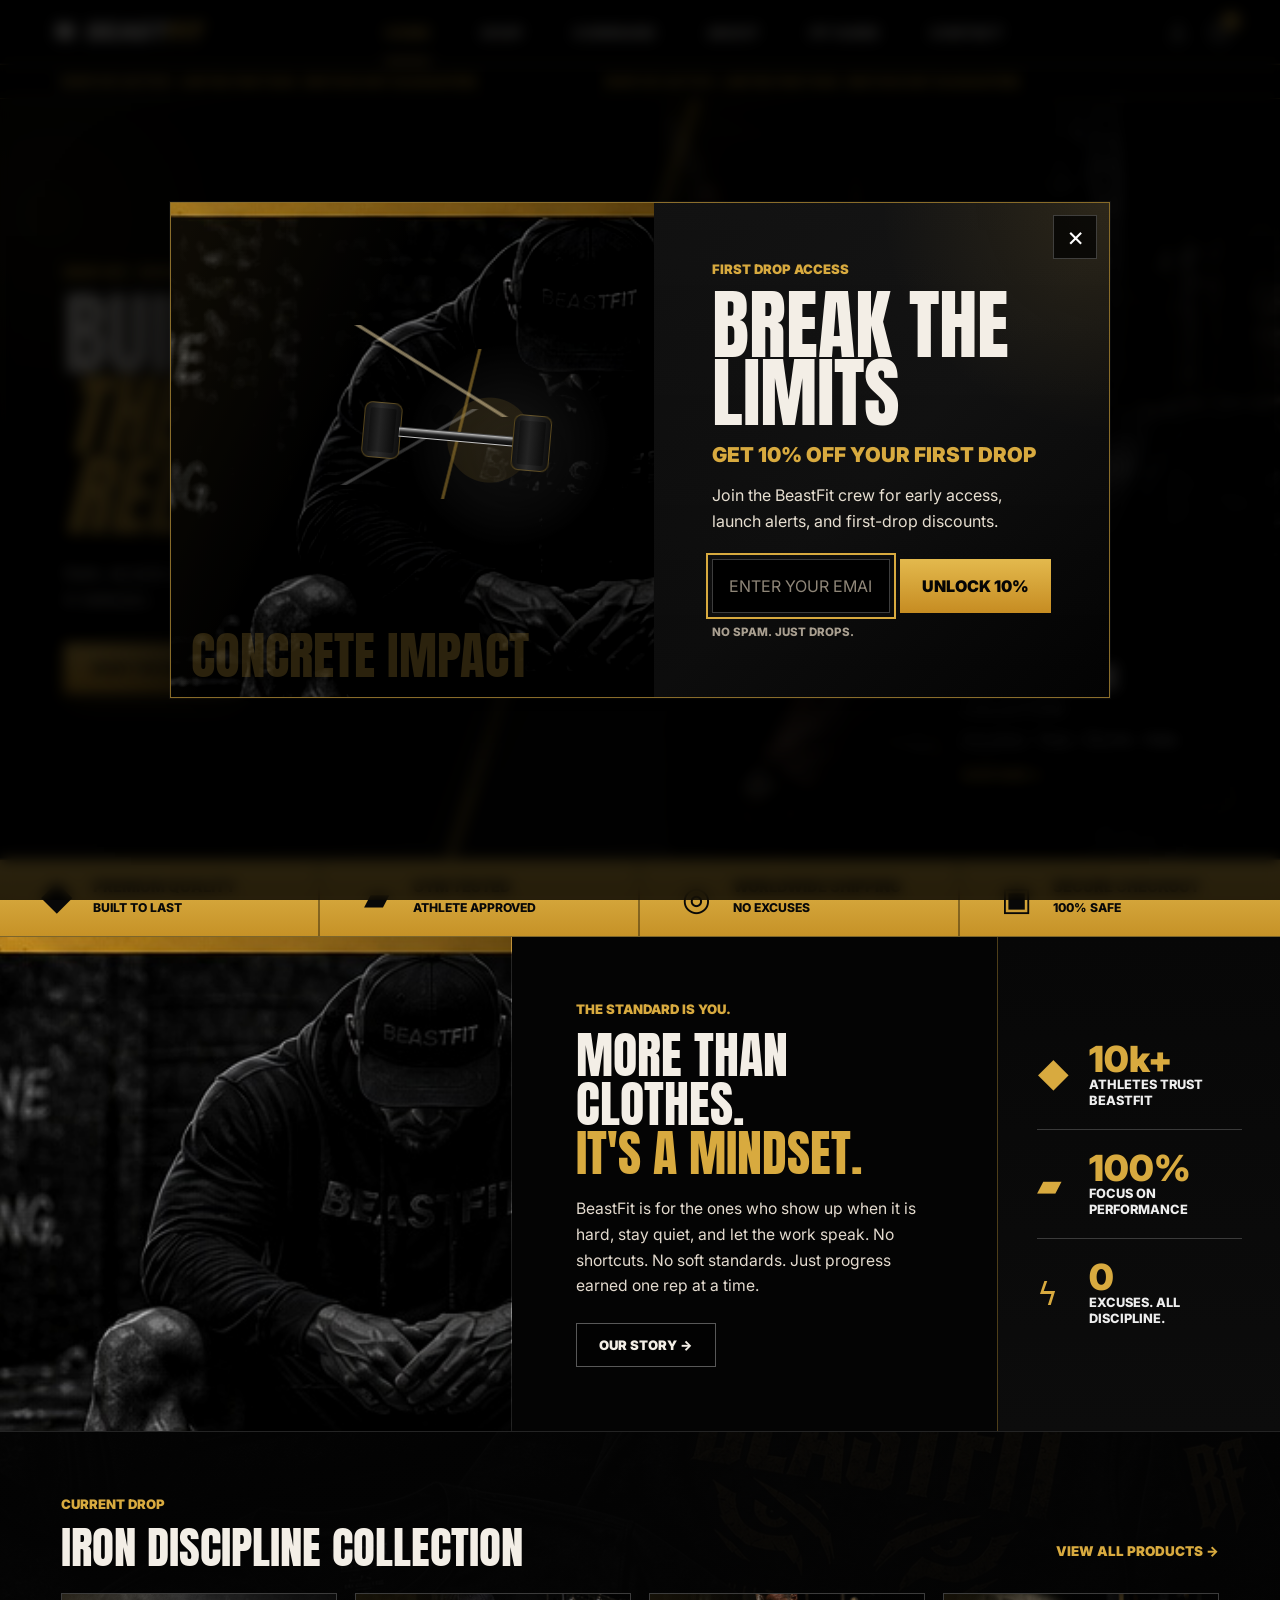
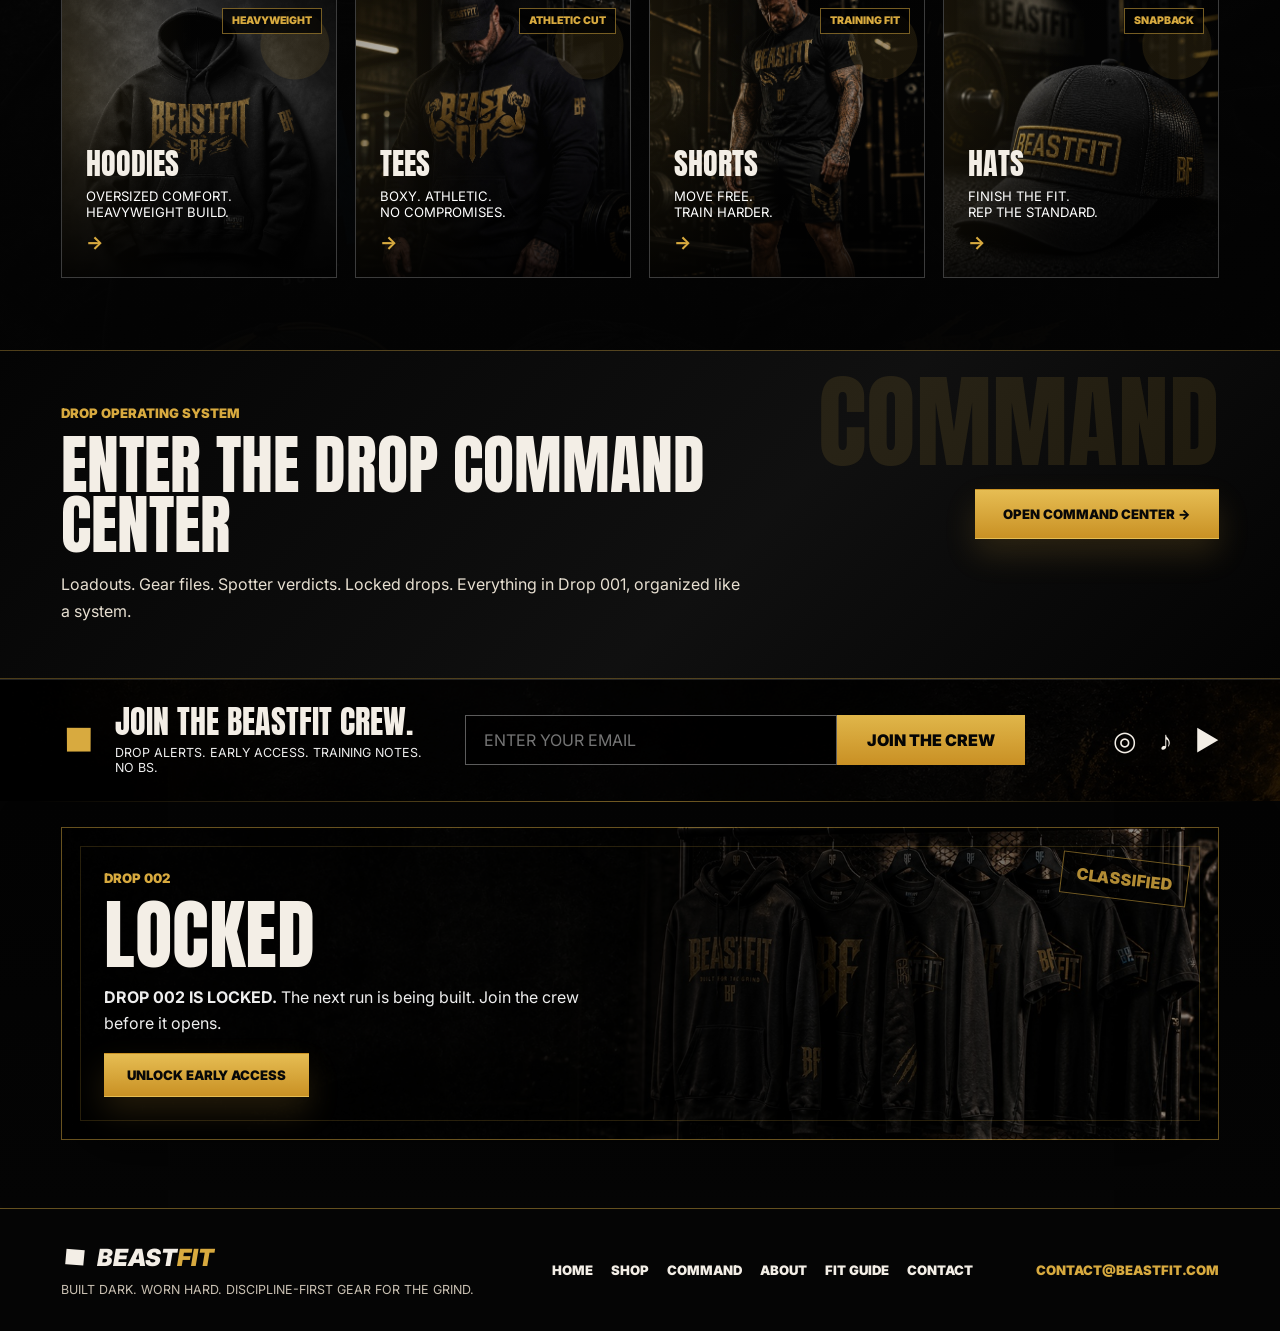
==== commit ebf13ce8: "Add homepage command center entry" ====
--- a/index.html
+++ b/index.html
@@ -21,6 +21,14 @@
     body.impact-popup-open .mobile-drop-bar{opacity:0;pointer-events:none;transform:translateY(120%)}
     @media(max-width:760px){.drop-locked{padding:22px 18px 46px}.drop-locked-card{min-height:300px;padding:30px 22px}.locked-stamp{right:18px;top:18px;font-size:.7rem}.mobile-drop-bar.is-visible{display:flex;opacity:1;pointer-events:auto;transform:translateY(0)}body.has-mobile-drop .site-footer{padding-bottom:104px}}
     @media(prefers-reduced-motion:reduce){.mobile-drop-bar{transition:none!important}}
+    .command-strip{padding:54px clamp(20px,4.8vw,78px);background:linear-gradient(135deg,#040404,#101010 58%,#030303);border-block:1px solid rgba(216,170,63,.34)}
+    .command-strip__inner{max-width:var(--max);margin:0 auto;display:grid;grid-template-columns:1fr auto;gap:28px;align-items:center;position:relative}
+    .command-strip__inner:before{content:"COMMAND";position:absolute;right:0;top:-34px;color:rgba(216,170,63,.12);font-family:Anton,Impact,sans-serif;font-size:clamp(3rem,8vw,7rem);line-height:1;pointer-events:none}
+    .command-strip h2{font-size:clamp(2.5rem,5vw,5rem);line-height:.94;max-width:760px}
+    .command-strip p:not(.kicker){color:#e7dfd1;max-width:680px;line-height:1.65;margin:16px 0 0}
+    .mobile-command-dock{display:none}
+    @media(max-width:760px){.command-strip{padding:38px 18px}.command-strip__inner{grid-template-columns:1fr}.command-strip__inner:before{right:0;top:-18px;font-size:3.4rem}.mobile-command-dock{position:fixed;left:10px;right:10px;bottom:calc(10px + env(safe-area-inset-bottom));z-index:185;display:grid;gap:7px;padding:9px;background:rgba(3,3,3,.95);border:1px solid rgba(216,170,63,.58);box-shadow:0 18px 48px rgba(0,0,0,.58)}.mobile-command-dock__status{color:var(--gold);text-align:center;text-transform:uppercase;font-size:.68rem;font-weight:950;letter-spacing:.08em}.mobile-command-dock__links{display:grid;grid-template-columns:repeat(4,1fr);gap:6px}.mobile-command-dock a{min-height:38px;display:grid;place-items:center;background:#0b0b0b;border:1px solid rgba(255,255,255,.14);color:#fff;text-transform:uppercase;font-size:.66rem;font-weight:950}.mobile-command-dock a.active,.mobile-command-dock a:active{background:var(--gold);color:#050505;border-color:var(--gold)}body.impact-popup-open .mobile-command-dock{opacity:0;pointer-events:none;transform:translateY(120%)}.site-footer{padding-bottom:118px}}
+    @media(prefers-reduced-motion:reduce){.mobile-command-dock{transition:none!important}}
   </style>
 </head>
 <body>
@@ -35,6 +43,7 @@
     <nav class="nav" id="navMenu" aria-label="Primary navigation">
       <a class="active" href="index.html">Home</a>
       <a href="shop.html">Shop</a>
+      <a href="drop-command.html">Command</a>
       <a href="about.html">About</a>
       <a href="fit-guide.html">Fit Guide</a>
       <a href="contact.html">Contact</a>
@@ -135,6 +144,17 @@
       </div>
     </section>
 
+    <section class="command-strip" aria-labelledby="homeCommandTitle">
+      <div class="command-strip__inner">
+        <div>
+          <p class="kicker">Drop operating system</p>
+          <h2 id="homeCommandTitle">Enter the Drop Command Center</h2>
+          <p>Loadouts. Gear files. Spotter verdicts. Locked drops. Everything in Drop 001, organized like a system.</p>
+        </div>
+        <a class="btn gold" href="drop-command.html">Open Command Center →</a>
+      </div>
+    </section>
+
     <section class="join-strip" id="contact">
       <div class="join-left">
         <span class="join-mark">◆</span>
@@ -162,7 +182,7 @@
         <span class="locked-stamp">Classified</span>
         <p class="kicker">Drop 002</p>
         <h2 id="homeDropLockedTitle">Locked</h2>
-        <p>The next run is being built. No previews. No soft launch. Join the crew for early access.</p>
+        <p><strong>DROP 002 IS LOCKED.</strong> The next run is being built. Join the crew before it opens.</p>
         <a class="btn gold small" href="#contact" data-focus-join>Unlock Early Access</a>
       </div>
     </section>
@@ -176,6 +196,7 @@
     <nav class="footer-nav" aria-label="Footer navigation">
       <a href="index.html">Home</a>
       <a href="shop.html">Shop</a>
+      <a href="drop-command.html">Command</a>
       <a href="about.html">About</a>
       <a href="fit-guide.html">Fit Guide</a>
       <a href="contact.html">Contact</a>
@@ -224,10 +245,14 @@
     </section>
   </div>
 
-  <div class="mobile-drop-bar" id="mobileDropBar" data-mobile-drop-page="home" aria-hidden="true">
-    <button type="button" aria-label="Close drop access bar" data-mobile-drop-close>&times;</button>
-    <span>DROP 001 ACTIVE</span>
-    <a href="shop.html">Shop The Drop &rarr;</a>
+  <div class="mobile-command-dock" aria-label="Mobile command dock">
+    <div class="mobile-command-dock__status">DROP 001 ACTIVE</div>
+    <nav class="mobile-command-dock__links" aria-label="Drop shortcuts">
+      <a href="shop.html">Shop</a>
+      <a href="drop-command.html">Command</a>
+      <a href="fit-guide.html">Fit</a>
+      <a href="#contact" data-focus-join>Join</a>
+    </nav>
   </div>
 
   <script src="script.js"></script>
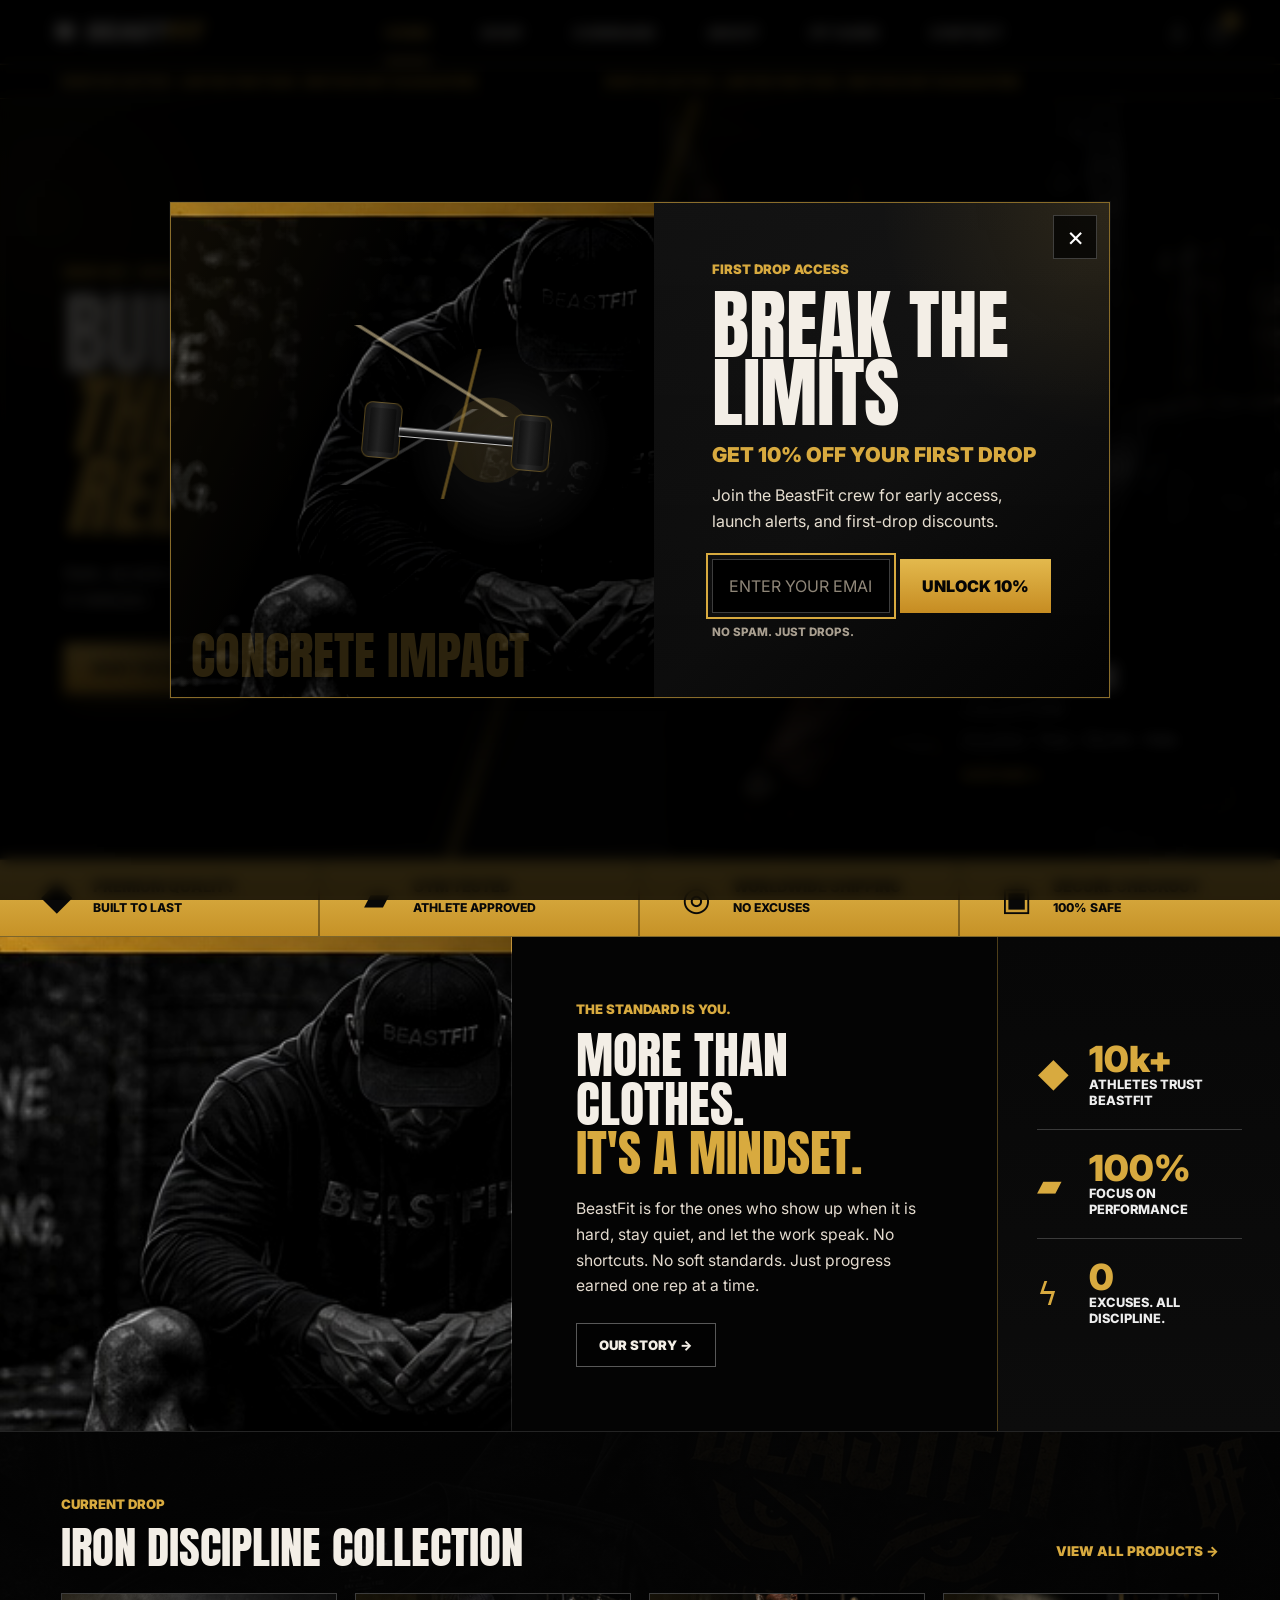
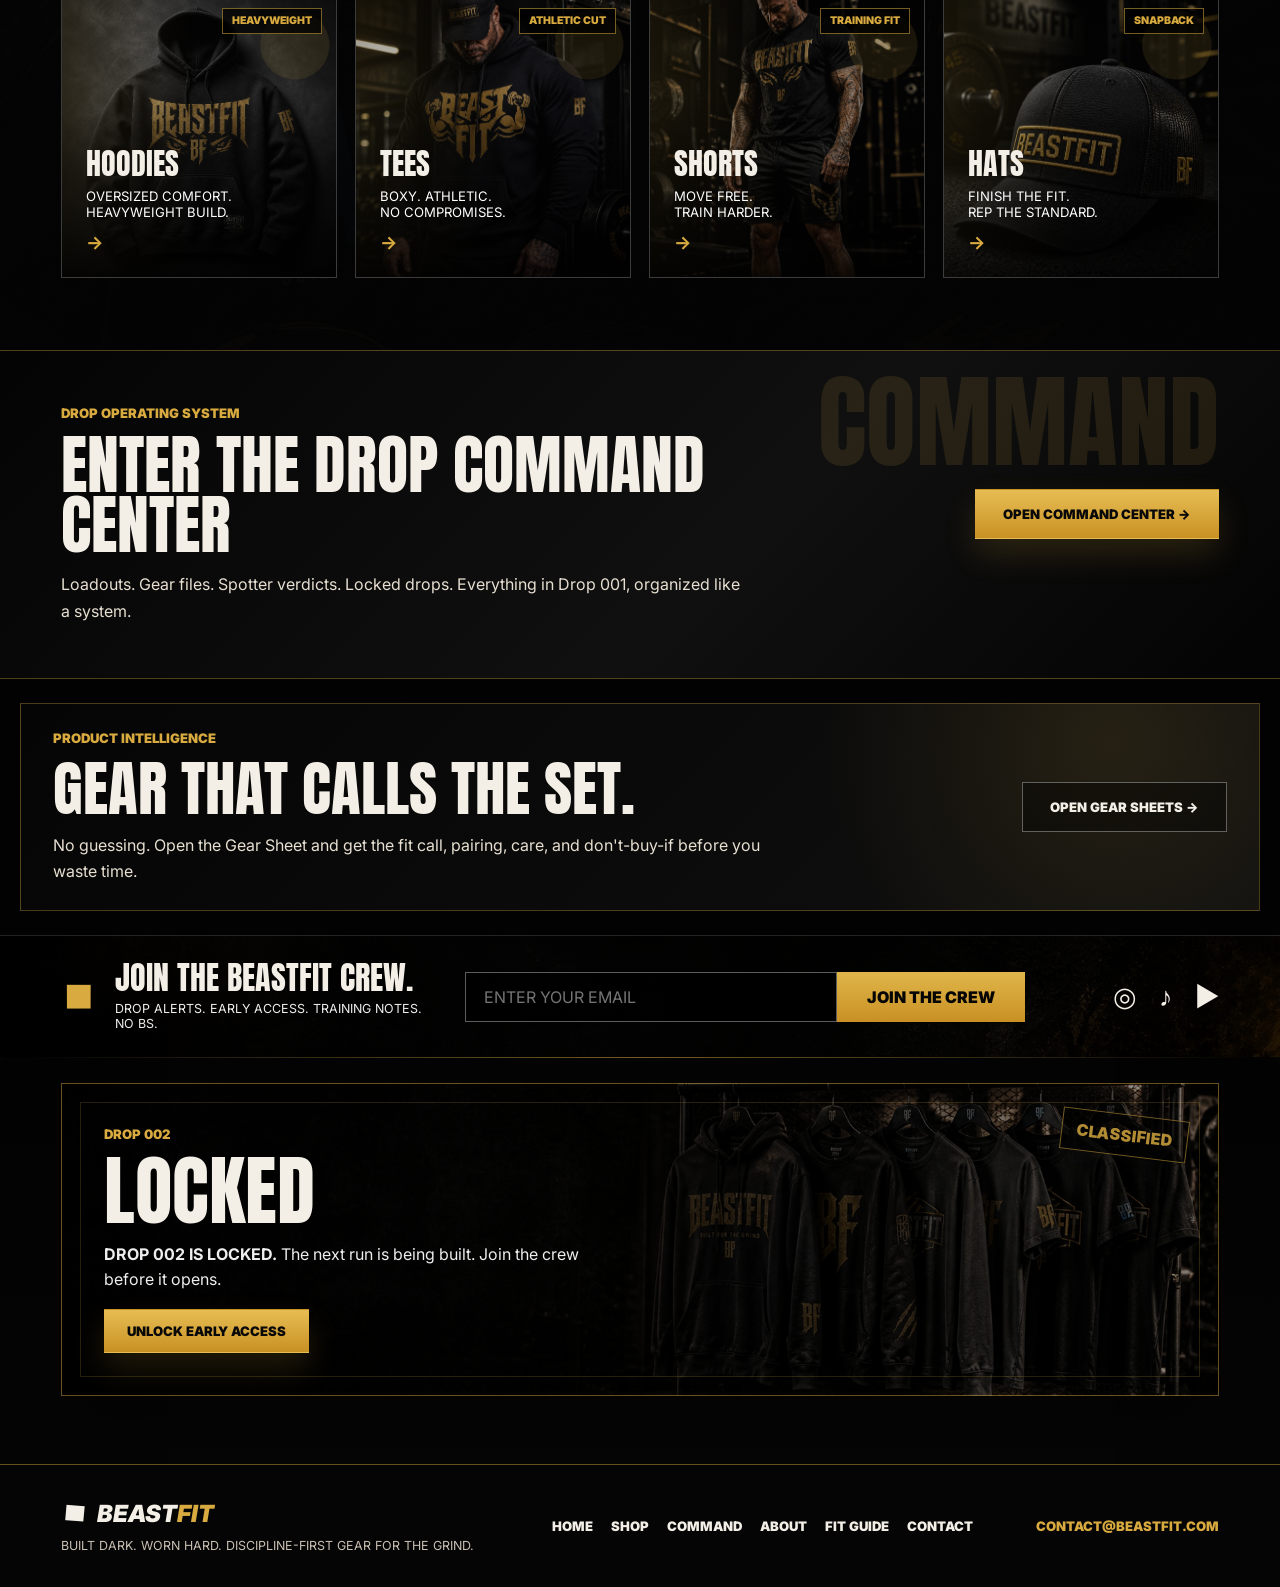
==== commit 1afb87f6: "Add homepage gear sheet teaser" ====
--- a/index.html
+++ b/index.html
@@ -26,8 +26,12 @@
     .command-strip__inner:before{content:"COMMAND";position:absolute;right:0;top:-34px;color:rgba(216,170,63,.12);font-family:Anton,Impact,sans-serif;font-size:clamp(3rem,8vw,7rem);line-height:1;pointer-events:none}
     .command-strip h2{font-size:clamp(2.5rem,5vw,5rem);line-height:.94;max-width:760px}
     .command-strip p:not(.kicker){color:#e7dfd1;max-width:680px;line-height:1.65;margin:16px 0 0}
+    .gear-callout{max-width:var(--max);margin:24px auto;padding:26px clamp(20px,4vw,32px);display:grid;grid-template-columns:minmax(0,1fr) auto;gap:26px;align-items:center;background:radial-gradient(circle at 88% 18%,rgba(216,170,63,.12),transparent 26%),linear-gradient(135deg,#050505,#101010);border:1px solid rgba(216,170,63,.32)}
+    .gear-callout h2{font-size:clamp(2.3rem,4.8vw,4.8rem);line-height:.94}
+    .gear-callout p:not(.kicker){max-width:720px;color:#e7dfd1;line-height:1.65;margin:14px 0 0}
     .mobile-command-dock{display:none}
-    @media(max-width:760px){.command-strip{padding:38px 18px}.command-strip__inner{grid-template-columns:1fr}.command-strip__inner:before{right:0;top:-18px;font-size:3.4rem}.mobile-command-dock{position:fixed;left:10px;right:10px;bottom:calc(10px + env(safe-area-inset-bottom));z-index:185;display:grid;gap:7px;padding:9px;background:rgba(3,3,3,.95);border:1px solid rgba(216,170,63,.58);box-shadow:0 18px 48px rgba(0,0,0,.58)}.mobile-command-dock__status{color:var(--gold);text-align:center;text-transform:uppercase;font-size:.68rem;font-weight:950;letter-spacing:.08em}.mobile-command-dock__links{display:grid;grid-template-columns:repeat(4,1fr);gap:6px}.mobile-command-dock a{min-height:38px;display:grid;place-items:center;background:#0b0b0b;border:1px solid rgba(255,255,255,.14);color:#fff;text-transform:uppercase;font-size:.66rem;font-weight:950}.mobile-command-dock a.active,.mobile-command-dock a:active{background:var(--gold);color:#050505;border-color:var(--gold)}body.impact-popup-open .mobile-command-dock{opacity:0;pointer-events:none;transform:translateY(120%)}.site-footer{padding-bottom:118px}}
+    @media(max-width:1120px){.gear-callout{grid-template-columns:1fr}}
+    @media(max-width:760px){.command-strip{padding:38px 18px}.command-strip__inner{grid-template-columns:1fr}.command-strip__inner:before{right:0;top:-18px;font-size:3.4rem}.gear-callout{display:grid;margin:24px 18px;padding:28px 18px}.mobile-command-dock{position:fixed;left:10px;right:10px;bottom:calc(10px + env(safe-area-inset-bottom));z-index:185;display:grid;gap:7px;padding:9px;background:rgba(3,3,3,.95);border:1px solid rgba(216,170,63,.58);box-shadow:0 18px 48px rgba(0,0,0,.58)}.mobile-command-dock__status{color:var(--gold);text-align:center;text-transform:uppercase;font-size:.68rem;font-weight:950;letter-spacing:.08em}.mobile-command-dock__links{display:grid;grid-template-columns:repeat(4,1fr);gap:6px}.mobile-command-dock a{min-height:38px;display:grid;place-items:center;background:#0b0b0b;border:1px solid rgba(255,255,255,.14);color:#fff;text-transform:uppercase;font-size:.66rem;font-weight:950}.mobile-command-dock a.active,.mobile-command-dock a:active{background:var(--gold);color:#050505;border-color:var(--gold)}body.impact-popup-open .mobile-command-dock{opacity:0;pointer-events:none;transform:translateY(120%)}.site-footer{padding-bottom:118px}}
     @media(prefers-reduced-motion:reduce){.mobile-command-dock{transition:none!important}}
   </style>
 </head>
@@ -153,6 +157,15 @@
         </div>
         <a class="btn gold" href="drop-command.html">Open Command Center →</a>
       </div>
+    </section>
+
+    <section class="gear-callout" aria-labelledby="gearCalloutTitle">
+      <div>
+        <p class="kicker">Product intelligence</p>
+        <h2 id="gearCalloutTitle">Gear that calls the set.</h2>
+        <p>No guessing. Open the Gear Sheet and get the fit call, pairing, care, and don't-buy-if before you waste time.</p>
+      </div>
+      <a class="btn outline" href="shop.html#gear-intelligence">Open Gear Sheets →</a>
     </section>
 
     <section class="join-strip" id="contact">
